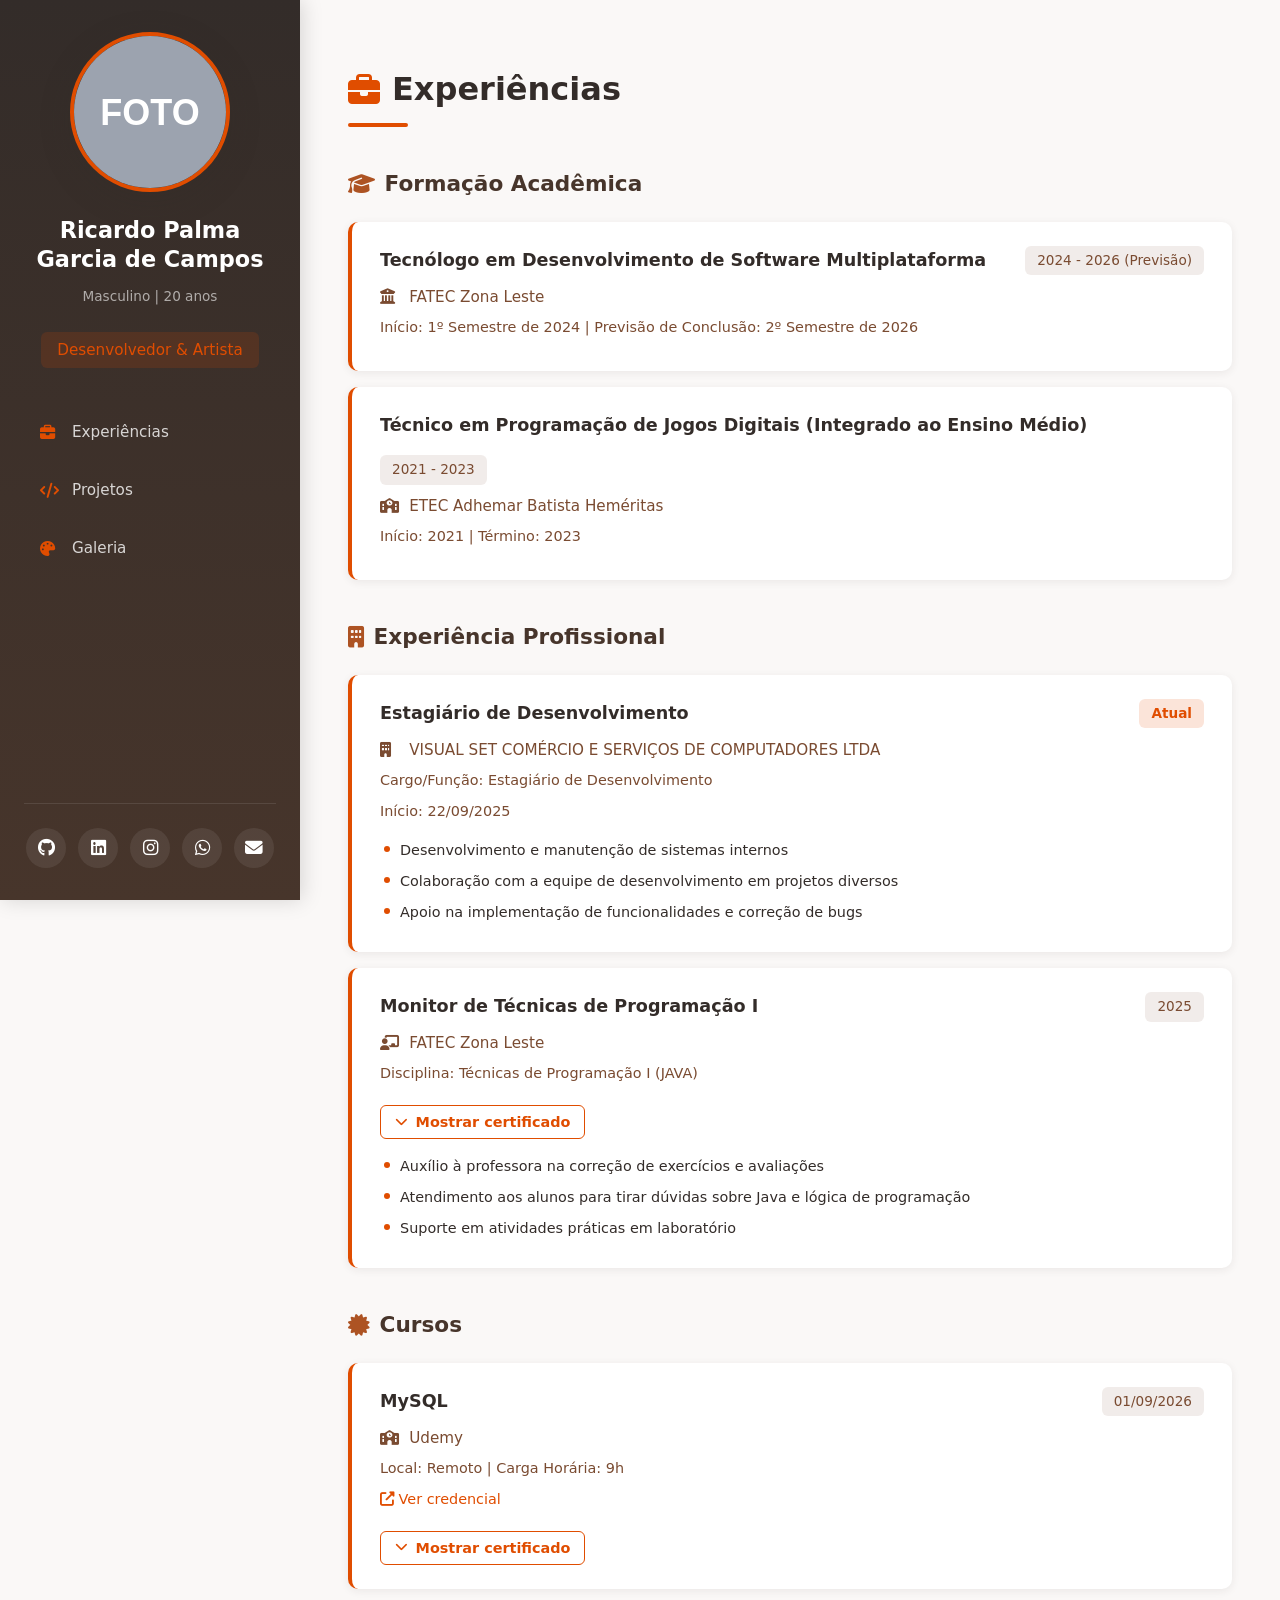
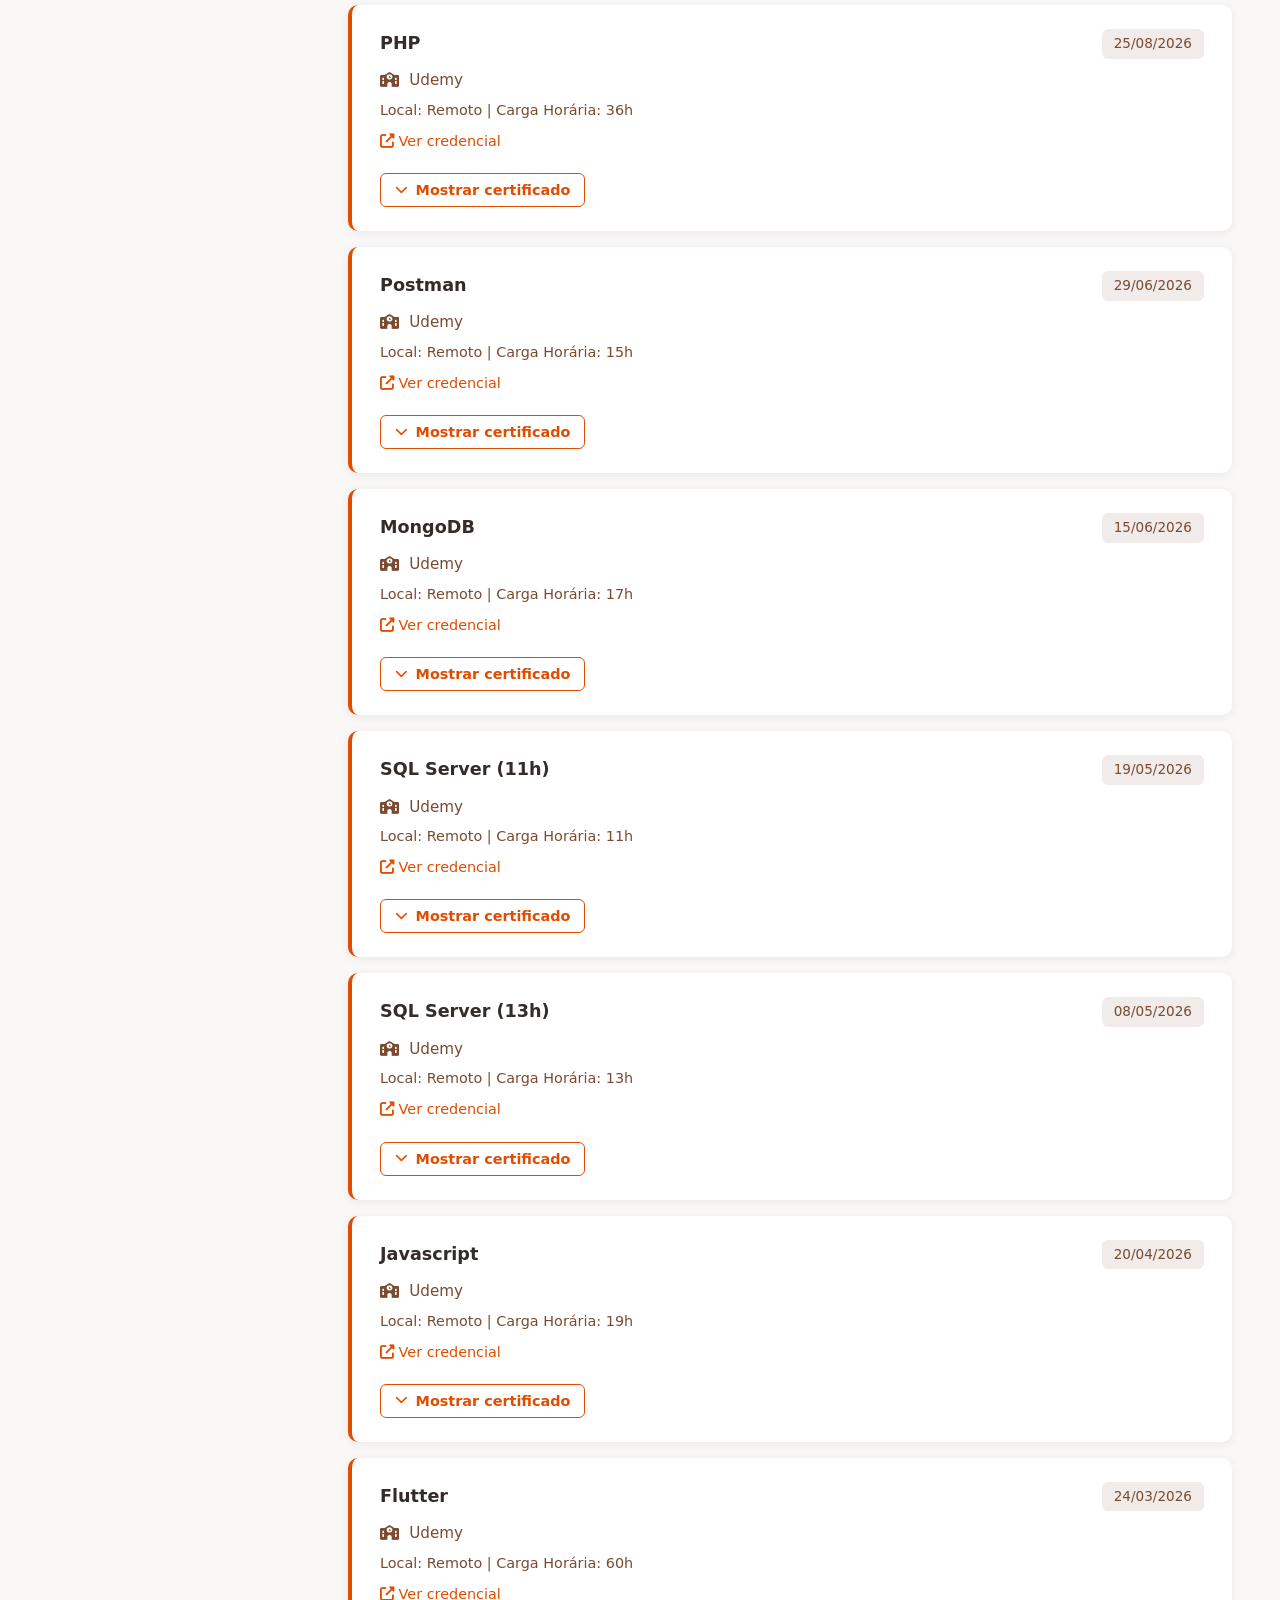
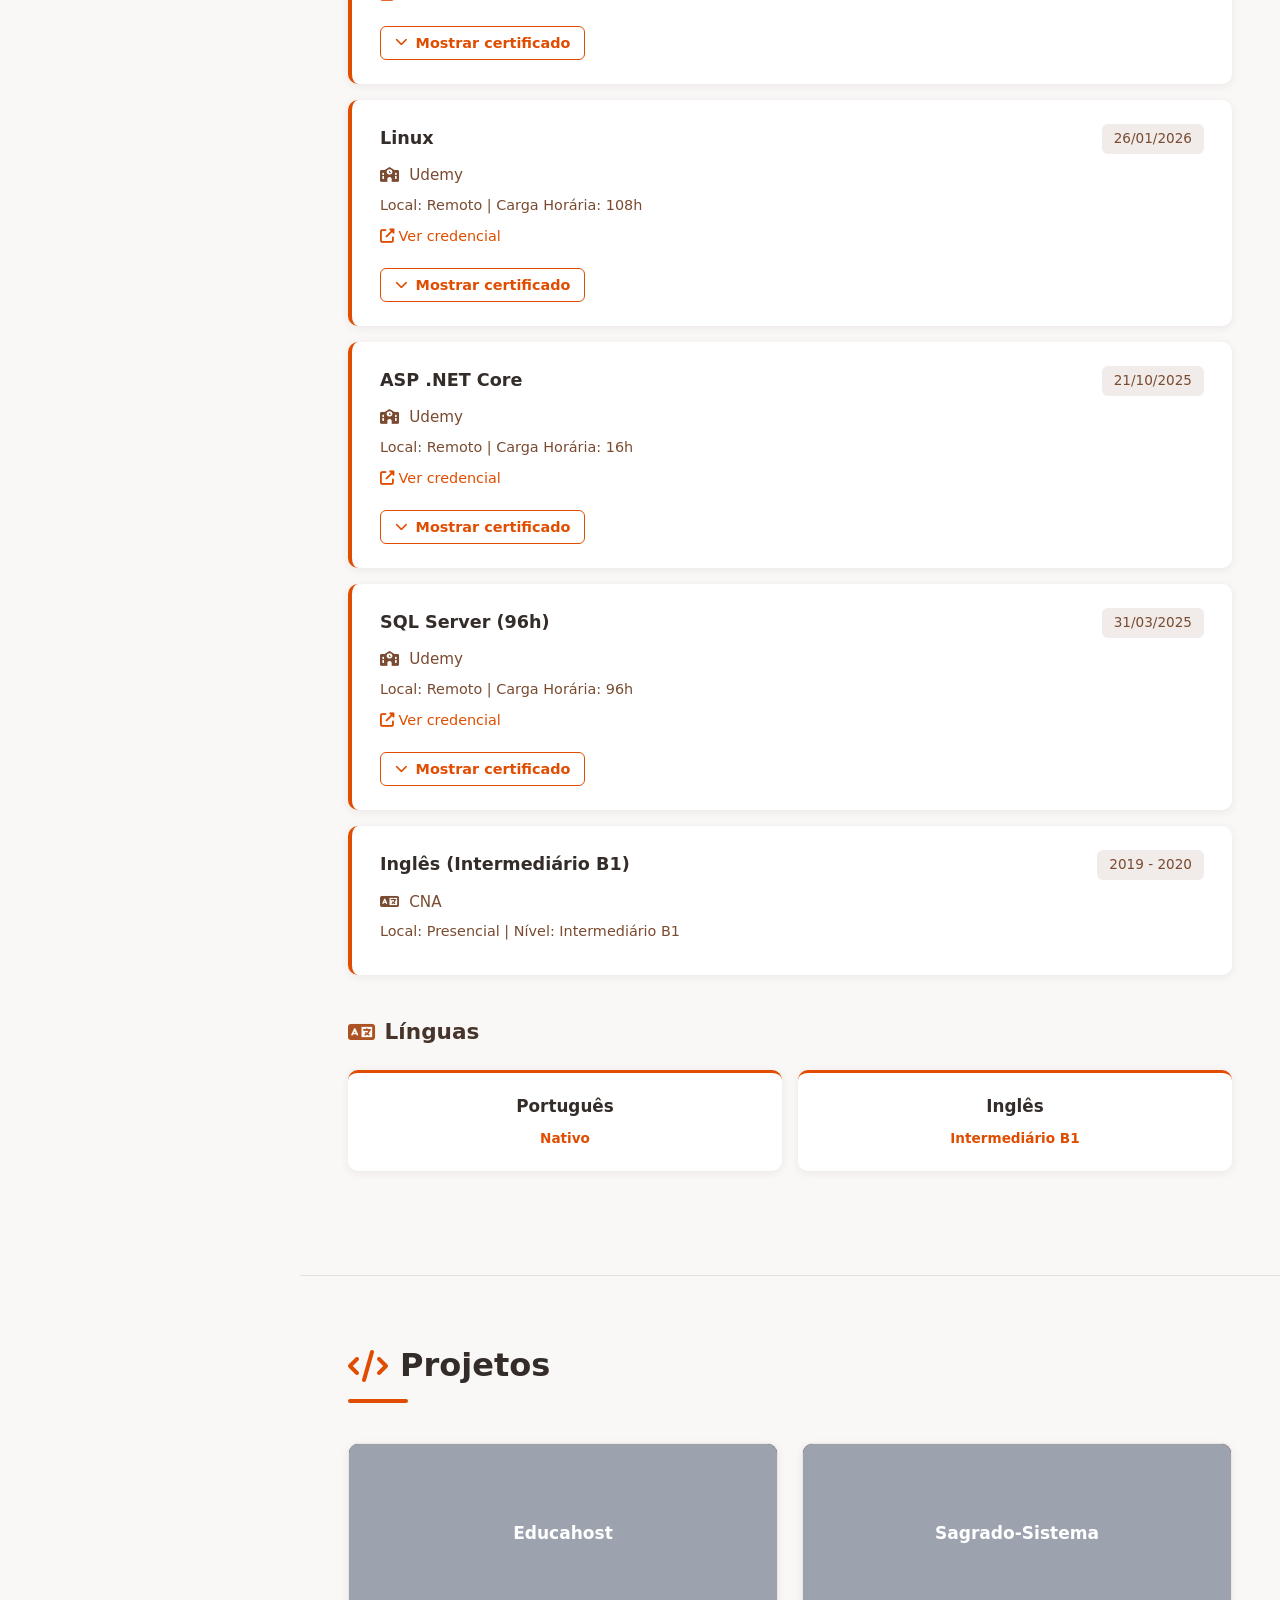
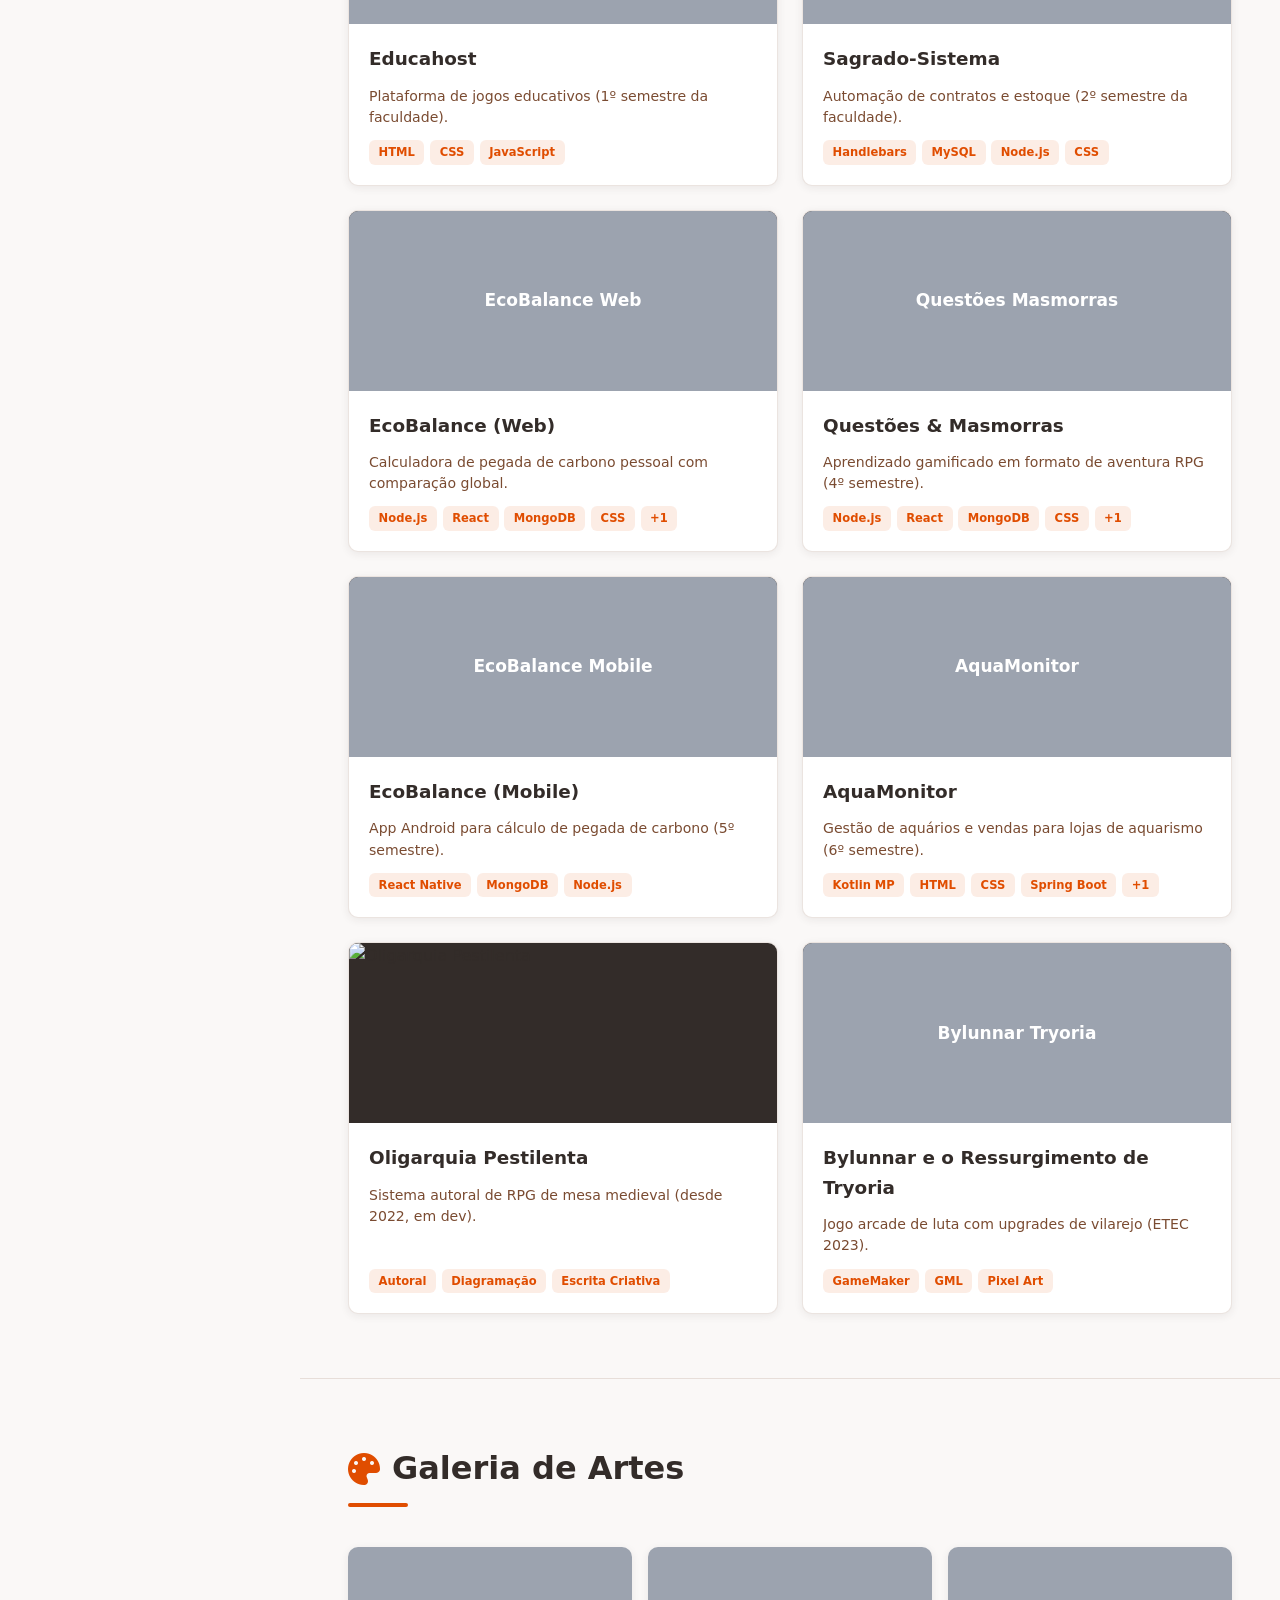
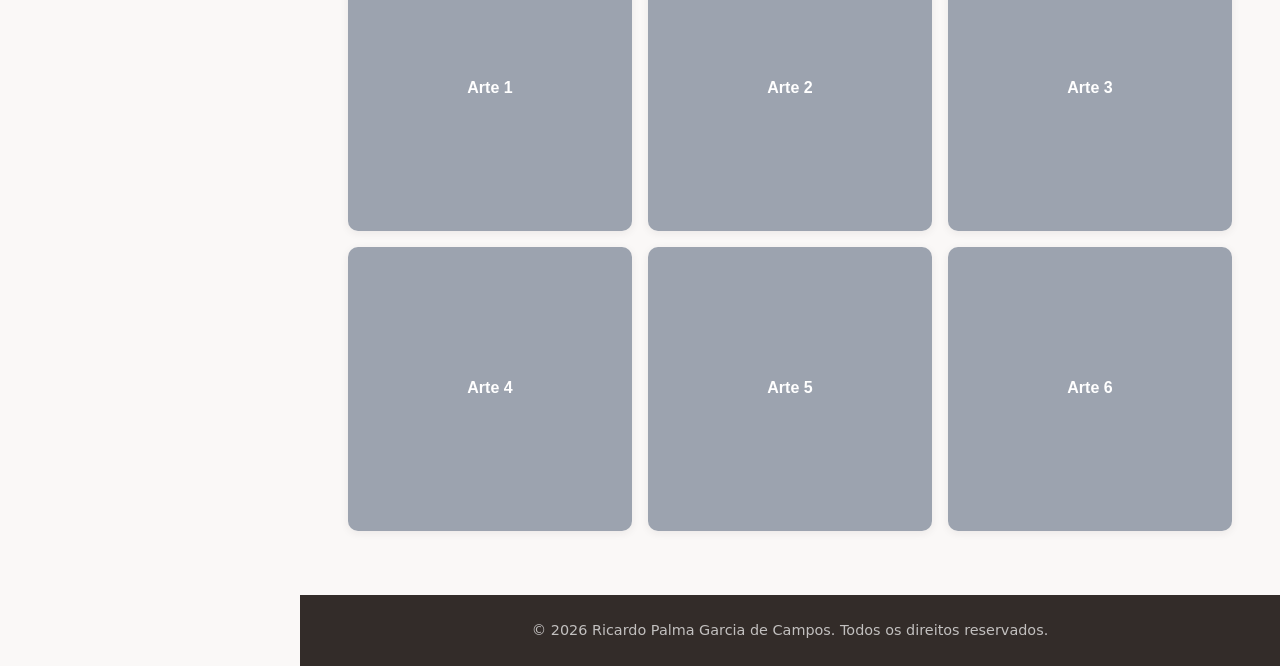
==== index.html @ f9ff5acc "Primeiro commit" ====
<!DOCTYPE html>
<html lang="pt-BR">
<head>
    <meta charset="UTF-8">
    <meta name="viewport" content="width=device-width, initial-scale=1.0">
    <title>Portfólio | Ricardo Palma Garcia de Campos</title>
    <link rel="stylesheet" href="css/style.css">
    <link rel="stylesheet" href="https://cdnjs.cloudflare.com/ajax/libs/font-awesome/6.5.1/css/all.min.css">
</head>
<body>

    <aside class="sidebar">
        <div class="sidebar-content">
            <div class="profile-photo">
                <svg width="100%" height="100%" xmlns="http://www.w3.org/2000/svg">
                    <rect width="100%" height="100%" fill="#9CA3AF"/>
                    <text x="50%" y="52%" font-family="Segoe UI, sans-serif" font-size="36" fill="#FFFFFF" text-anchor="middle" dominant-baseline="middle" font-weight="bold">FOTO</text>
                </svg>
            </div>
            <h1 class="profile-name">Ricardo Palma Garcia de Campos</h1>
            <p class="profile-gender">Masculino | 20 anos</p>
            <p class="profile-title">Desenvolvedor & Artista</p>

            <nav class="nav-menu">
                <a href="#experiencias" class="nav-link">
                    <i class="fas fa-briefcase"></i> Experiências
                </a>
                <a href="#projetos" class="nav-link">
                    <i class="fas fa-code"></i> Projetos
                </a>
                <a href="#galeria" class="nav-link">
                    <i class="fas fa-palette"></i> Galeria
                </a>
            </nav>

            <div class="social-links">
                <a href="https://github.com/littlerichard01" target="_blank" rel="noopener noreferrer" title="GitHub" class="social-link">
                    <i class="fab fa-github"></i>
                </a>
                <a href="https://www.linkedin.com/in/ricardo-palma-garcia-de-campos-07b0642b2/" target="_blank" rel="noopener noreferrer" title="LinkedIn" class="social-link">
                    <i class="fab fa-linkedin"></i>
                </a>
                <a href="https://www.instagram.com/rpgcampos/" target="_blank" rel="noopener noreferrer" title="Instagram" class="social-link">
                    <i class="fab fa-instagram"></i>
                </a>
                <a href="https://wa.me/5511993355097" target="_blank" rel="noopener noreferrer" title="WhatsApp" class="social-link">
                    <i class="fab fa-whatsapp"></i>
                </a>
                <a href="mailto:ricardopalmacampos@gmail.com" title="Email" class="social-link">
                    <i class="fas fa-envelope"></i>
                </a>
            </div>
        </div>
    </aside>

    <main class="main-content">

        <section id="experiencias" class="section">
            <h2 class="section-title">
                <i class="fas fa-briefcase"></i> Experiências
            </h2>

            <div class="subsection">
                <h3 class="subsection-title"><i class="fas fa-graduation-cap"></i> Formação Acadêmica</h3>

                <div class="card-experiencia">
                    <div class="card-header">
                        <h4>Tecnólogo em Desenvolvimento de Software Multiplataforma</h4>
                        <span class="periodo">2024 - 2026 (Previsão)</span>
                    </div>
                    <p class="instituicao"><i class="fas fa-university"></i> FATEC Zona Leste</p>
                    <p class="detalhe">Início: 1º Semestre de 2024 | Previsão de Conclusão: 2º Semestre de 2026</p>
                </div>

                <div class="card-experiencia">
                    <div class="card-header">
                        <h4>Técnico em Programação de Jogos Digitais (Integrado ao Ensino Médio)</h4>
                        <span class="periodo">2021 - 2023</span>
                    </div>
                    <p class="instituicao"><i class="fas fa-school"></i> ETEC Adhemar Batista Heméritas</p>
                    <p class="detalhe">Início: 2021 | Término: 2023</p>
                </div>
            </div>

            <div class="subsection">
                <h3 class="subsection-title"><i class="fas fa-building"></i> Experiência Profissional</h3>

                <div class="card-experiencia">
                    <div class="card-header">
                        <h4>Estagiário de Desenvolvimento</h4>
                        <span class="periodo atual">Atual</span>
                    </div>
                    <p class="instituicao"><i class="fas fa-building"></i> VISUAL SET COMÉRCIO E SERVIÇOS DE COMPUTADORES LTDA</p>
                    <p class="cargo">Cargo/Função: Estagiário de Desenvolvimento</p>
                    <p class="detalhe">Início: 22/09/2025</p>
                    <ul class="atividades">
                        <li>Desenvolvimento e manutenção de sistemas internos</li>
                        <li>Colaboração com a equipe de desenvolvimento em projetos diversos</li>
                        <li>Apoio na implementação de funcionalidades e correção de bugs</li>
                    </ul>
                </div>

                <div class="card-experiencia">
                    <div class="card-header">
                        <h4>Monitor de Técnicas de Programação I</h4>
                        <span class="periodo">2025</span>
                    </div>
                    <p class="instituicao"><i class="fas fa-chalkboard-teacher"></i> FATEC Zona Leste</p>
                    <p class="cargo">Disciplina: Técnicas de Programação I (JAVA)</p>
                    <button type="button" class="cert-toggle" data-target="cert-monitoria" aria-expanded="false">
                        <i class="fas fa-chevron-down cert-toggle-icon"></i><span>Mostrar certificado</span>
                    </button>
                    <div id="cert-monitoria" class="cert-collapse" data-collapsed="true">
                        <img src="assets/images/certificadomonitoria.jpg" alt="Certificado de Monitoria" style="width: 100%; height: auto; border-radius: 6px; display: block;">
                    </div>
                    <ul class="atividades">
                        <li>Auxílio à professora na correção de exercícios e avaliações</li>
                        <li>Atendimento aos alunos para tirar dúvidas sobre Java e lógica de programação</li>
                        <li>Suporte em atividades práticas em laboratório</li>
                    </ul>
                </div>
            </div>

            <div class="subsection">
                <h3 class="subsection-title"><i class="fas fa-certificate"></i> Cursos</h3>

                <div class="card-experiencia">
                    <div class="card-header">
                        <h4>MySQL</h4>
                        <span class="periodo">01/09/2026</span>
                    </div>
                    <p class="instituicao"><i class="fas fa-school"></i> Udemy</p>
                    <p class="detalhe">Local: Remoto | Carga Horária: 9h</p>
                    <p class="detalhe">
                        <a href="https://www.udemy.com/certificate/UC-8ef8c7ff-a500-4d04-bd81-d96efd70d5d4/" target="_blank" rel="noopener noreferrer" style="color: var(--cor-primary); font-weight: 500;">
                            <i class="fas fa-external-link-alt"></i> Ver credencial
                        </a>
                    </p>
                    <button type="button" class="cert-toggle" data-target="cert-mysql" aria-expanded="false">
                        <i class="fas fa-chevron-down cert-toggle-icon"></i><span>Mostrar certificado</span>
                    </button>
                    <div id="cert-mysql" class="cert-collapse" data-collapsed="true">
                        <img src="assets/images/certificadomysql.jpg" alt="Certificado MySQL" style="width: 100%; height: auto; border-radius: 6px; display: block;">
                    </div>
                </div>

                <div class="card-experiencia">
                    <div class="card-header">
                        <h4>PHP</h4>
                        <span class="periodo">25/08/2026</span>
                    </div>
                    <p class="instituicao"><i class="fas fa-school"></i> Udemy</p>
                    <p class="detalhe">Local: Remoto | Carga Horária: 36h</p>
                    <p class="detalhe">
                        <a href="https://www.udemy.com/certificate/UC-1bea70a4-f19a-45ae-a8fe-ff7f4f1102a7/" target="_blank" rel="noopener noreferrer" style="color: var(--cor-primary); font-weight: 500;">
                            <i class="fas fa-external-link-alt"></i> Ver credencial
                        </a>
                    </p>
                    <button type="button" class="cert-toggle" data-target="cert-php" aria-expanded="false">
                        <i class="fas fa-chevron-down cert-toggle-icon"></i><span>Mostrar certificado</span>
                    </button>
                    <div id="cert-php" class="cert-collapse" data-collapsed="true">
                        <img src="assets/images/certificadophp.jpg" alt="Certificado PHP" style="width: 100%; height: auto; border-radius: 6px; display: block;">
                    </div>
                </div>

                <div class="card-experiencia">
                    <div class="card-header">
                        <h4>Postman</h4>
                        <span class="periodo">29/06/2026</span>
                    </div>
                    <p class="instituicao"><i class="fas fa-school"></i> Udemy</p>
                    <p class="detalhe">Local: Remoto | Carga Horária: 15h</p>
                    <p class="detalhe">
                        <a href="https://www.udemy.com/certificate/UC-c0e2067b-5dd8-4d6b-a048-644ed0790128/" target="_blank" rel="noopener noreferrer" style="color: var(--cor-primary); font-weight: 500;">
                            <i class="fas fa-external-link-alt"></i> Ver credencial
                        </a>
                    </p>
                    <button type="button" class="cert-toggle" data-target="cert-postman" aria-expanded="false">
                        <i class="fas fa-chevron-down cert-toggle-icon"></i><span>Mostrar certificado</span>
                    </button>
                    <div id="cert-postman" class="cert-collapse" data-collapsed="true">
                        <img src="assets/images/certificadopostman.jpg" alt="Certificado Postman" style="width: 100%; height: auto; border-radius: 6px; display: block;">
                    </div>
                </div>

                <div class="card-experiencia">
                    <div class="card-header">
                        <h4>MongoDB</h4>
                        <span class="periodo">15/06/2026</span>
                    </div>
                    <p class="instituicao"><i class="fas fa-school"></i> Udemy</p>
                    <p class="detalhe">Local: Remoto | Carga Horária: 17h</p>
                    <p class="detalhe">
                        <a href="https://www.udemy.com/certificate/UC-0407f317-d0f9-4bab-9bea-5f89e101df22/" target="_blank" rel="noopener noreferrer" style="color: var(--cor-primary); font-weight: 500;">
                            <i class="fas fa-external-link-alt"></i> Ver credencial
                        </a>
                    </p>
                    <button type="button" class="cert-toggle" data-target="cert-mongo" aria-expanded="false">
                        <i class="fas fa-chevron-down cert-toggle-icon"></i><span>Mostrar certificado</span>
                    </button>
                    <div id="cert-mongo" class="cert-collapse" data-collapsed="true">
                        <img src="assets/images/certificadomongo.jpg" alt="Certificado MongoDB" style="width: 100%; height: auto; border-radius: 6px; display: block;">
                    </div>
                </div>

                <div class="card-experiencia">
                    <div class="card-header">
                        <h4>SQL Server (11h)</h4>
                        <span class="periodo">19/05/2026</span>
                    </div>
                    <p class="instituicao"><i class="fas fa-school"></i> Udemy</p>
                    <p class="detalhe">Local: Remoto | Carga Horária: 11h</p>
                    <p class="detalhe">
                        <a href="https://www.udemy.com/certificate/UC-d5178873-1d3c-4caa-9b2c-e81af97a1961/" target="_blank" rel="noopener noreferrer" style="color: var(--cor-primary); font-weight: 500;">
                            <i class="fas fa-external-link-alt"></i> Ver credencial
                        </a>
                    </p>
                    <button type="button" class="cert-toggle" data-target="cert-sql11" aria-expanded="false">
                        <i class="fas fa-chevron-down cert-toggle-icon"></i><span>Mostrar certificado</span>
                    </button>
                    <div id="cert-sql11" class="cert-collapse" data-collapsed="true">
                        <img src="assets/images/certificadosqlserver2.jpg" alt="Certificado SQL Server 11h" style="width: 100%; height: auto; border-radius: 6px; display: block;">
                    </div>
                </div>

                <div class="card-experiencia">
                    <div class="card-header">
                        <h4>SQL Server (13h)</h4>
                        <span class="periodo">08/05/2026</span>
                    </div>
                    <p class="instituicao"><i class="fas fa-school"></i> Udemy</p>
                    <p class="detalhe">Local: Remoto | Carga Horária: 13h</p>
                    <p class="detalhe">
                        <a href="https://www.udemy.com/certificate/UC-3f1380b6-c656-4dbf-804a-cd12392b8e46/" target="_blank" rel="noopener noreferrer" style="color: var(--cor-primary); font-weight: 500;">
                            <i class="fas fa-external-link-alt"></i> Ver credencial
                        </a>
                    </p>
                    <button type="button" class="cert-toggle" data-target="cert-sql13" aria-expanded="false">
                        <i class="fas fa-chevron-down cert-toggle-icon"></i><span>Mostrar certificado</span>
                    </button>
                    <div id="cert-sql13" class="cert-collapse" data-collapsed="true">
                        <img src="assets/images/certificadosqlserver3.jpg" alt="Certificado SQL Server 13h" style="width: 100%; height: auto; border-radius: 6px; display: block;">
                    </div>
                </div>

                <div class="card-experiencia">
                    <div class="card-header">
                        <h4>Javascript</h4>
                        <span class="periodo">20/04/2026</span>
                    </div>
                    <p class="instituicao"><i class="fas fa-school"></i> Udemy</p>
                    <p class="detalhe">Local: Remoto | Carga Horária: 19h</p>
                    <p class="detalhe">
                        <a href="https://www.udemy.com/certificate/UC-af9b75bd-47ba-4c0e-a6ca-021b4b23f107/" target="_blank" rel="noopener noreferrer" style="color: var(--cor-primary); font-weight: 500;">
                            <i class="fas fa-external-link-alt"></i> Ver credencial
                        </a>
                    </p>
                    <button type="button" class="cert-toggle" data-target="cert-js" aria-expanded="false">
                        <i class="fas fa-chevron-down cert-toggle-icon"></i><span>Mostrar certificado</span>
                    </button>
                    <div id="cert-js" class="cert-collapse" data-collapsed="true">
                        <img src="assets/images/certificadojavascript.jpg" alt="Certificado Javascript" style="width: 100%; height: auto; border-radius: 6px; display: block;">
                    </div>
                </div>

                <div class="card-experiencia">
                    <div class="card-header">
                        <h4>Flutter</h4>
                        <span class="periodo">24/03/2026</span>
                    </div>
                    <p class="instituicao"><i class="fas fa-school"></i> Udemy</p>
                    <p class="detalhe">Local: Remoto | Carga Horária: 60h</p>
                    <p class="detalhe">
                        <a href="https://www.udemy.com/certificate/UC-799501c5-0610-4798-978c-00297c749243/" target="_blank" rel="noopener noreferrer" style="color: var(--cor-primary); font-weight: 500;">
                            <i class="fas fa-external-link-alt"></i> Ver credencial
                        </a>
                    </p>
                    <button type="button" class="cert-toggle" data-target="cert-flutter" aria-expanded="false">
                        <i class="fas fa-chevron-down cert-toggle-icon"></i><span>Mostrar certificado</span>
                    </button>
                    <div id="cert-flutter" class="cert-collapse" data-collapsed="true">
                        <img src="assets/images/certificadoflutter.jpg" alt="Certificado Flutter" style="width: 100%; height: auto; border-radius: 6px; display: block;">
                    </div>
                </div>

                <div class="card-experiencia">
                    <div class="card-header">
                        <h4>Linux</h4>
                        <span class="periodo">26/01/2026</span>
                    </div>
                    <p class="instituicao"><i class="fas fa-school"></i> Udemy</p>
                    <p class="detalhe">Local: Remoto | Carga Horária: 108h</p>
                    <p class="detalhe">
                        <a href="https://www.udemy.com/certificate/UC-f5b120d4-3c07-4780-b4c8-7e15c9bf88bb/" target="_blank" rel="noopener noreferrer" style="color: var(--cor-primary); font-weight: 500;">
                            <i class="fas fa-external-link-alt"></i> Ver credencial
                        </a>
                    </p>
                    <button type="button" class="cert-toggle" data-target="cert-linux" aria-expanded="false">
                        <i class="fas fa-chevron-down cert-toggle-icon"></i><span>Mostrar certificado</span>
                    </button>
                    <div id="cert-linux" class="cert-collapse" data-collapsed="true">
                        <img src="assets/images/certificadolinux.jpg" alt="Certificado Linux" style="width: 100%; height: auto; border-radius: 6px; display: block;">
                    </div>
                </div>

                <div class="card-experiencia">
                    <div class="card-header">
                        <h4>ASP .NET Core</h4>
                        <span class="periodo">21/10/2025</span>
                    </div>
                    <p class="instituicao"><i class="fas fa-school"></i> Udemy</p>
                    <p class="detalhe">Local: Remoto | Carga Horária: 16h</p>
                    <p class="detalhe">
                        <a href="https://www.udemy.com/certificate/UC-99bfdf16-3551-4d92-8312-8027808cb0cb/" target="_blank" rel="noopener noreferrer" style="color: var(--cor-primary); font-weight: 500;">
                            <i class="fas fa-external-link-alt"></i> Ver credencial
                        </a>
                    </p>
                    <button type="button" class="cert-toggle" data-target="cert-aspnet" aria-expanded="false">
                        <i class="fas fa-chevron-down cert-toggle-icon"></i><span>Mostrar certificado</span>
                    </button>
                    <div id="cert-aspnet" class="cert-collapse" data-collapsed="true">
                        <img src="assets/images/certificadoaspnet.jpg" alt="Certificado ASP .NET Core" style="width: 100%; height: auto; border-radius: 6px; display: block;">
                    </div>
                </div>

                <div class="card-experiencia">
                    <div class="card-header">
                        <h4>SQL Server (96h)</h4>
                        <span class="periodo">31/03/2025</span>
                    </div>
                    <p class="instituicao"><i class="fas fa-school"></i> Udemy</p>
                    <p class="detalhe">Local: Remoto | Carga Horária: 96h</p>
                    <p class="detalhe">
                        <a href="https://www.udemy.com/certificate/UC-09f1bb9d-1d2b-4097-a81d-e89d7dffff09/" target="_blank" rel="noopener noreferrer" style="color: var(--cor-primary); font-weight: 500;">
                            <i class="fas fa-external-link-alt"></i> Ver credencial
                        </a>
                    </p>
                    <button type="button" class="cert-toggle" data-target="cert-sql96" aria-expanded="false">
                        <i class="fas fa-chevron-down cert-toggle-icon"></i><span>Mostrar certificado</span>
                    </button>
                    <div id="cert-sql96" class="cert-collapse" data-collapsed="true">
                        <img src="assets/images/certificadosqlserver.jpg" alt="Certificado SQL Server 96h" style="width: 100%; height: auto; border-radius: 6px; display: block;">
                    </div>
                </div>

                <div class="card-experiencia">
                    <div class="card-header">
                        <h4>Inglês (Intermediário B1)</h4>
                        <span class="periodo">2019 - 2020</span>
                    </div>
                    <p class="instituicao"><i class="fas fa-language"></i> CNA</p>
                    <p class="detalhe">Local: Presencial | Nível: Intermediário B1</p>
                </div>
            </div>

            <div class="subsection">
                <h3 class="subsection-title"><i class="fas fa-language"></i> Línguas</h3>
                <div class="linguas-grid">
                    <div class="card-lingua">
                        <h4>Português</h4>
                        <span class="nivel">Nativo</span>
                    </div>
                    <div class="card-lingua">
                        <h4>Inglês</h4>
                        <span class="nivel">Intermediário B1</span>
                    </div>
                </div>
            </div>
        </section>

        <section id="projetos" class="section">
            <h2 class="section-title">
                <i class="fas fa-code"></i> Projetos
            </h2>
            <div class="projetos-grid" id="projetosGrid">
            </div>
        </section>

        <section id="galeria" class="section">
            <h2 class="section-title">
                <i class="fas fa-palette"></i> Galeria de Artes
            </h2>
            <div class="galeria-grid">
                <div class="galeria-item">
                    <svg width="100%" height="100%" xmlns="http://www.w3.org/2000/svg">
                        <rect width="100%" height="100%" fill="#9CA3AF"/>
                        <text x="50%" y="50%" font-family="Segoe UI, sans-serif" font-size="16" fill="#FFFFFF" text-anchor="middle" dominant-baseline="middle" font-weight="bold">Arte 1</text>
                    </svg>
                </div>
                <div class="galeria-item">
                    <svg width="100%" height="100%" xmlns="http://www.w3.org/2000/svg">
                        <rect width="100%" height="100%" fill="#9CA3AF"/>
                        <text x="50%" y="50%" font-family="Segoe UI, sans-serif" font-size="16" fill="#FFFFFF" text-anchor="middle" dominant-baseline="middle" font-weight="bold">Arte 2</text>
                    </svg>
                </div>
                <div class="galeria-item">
                    <svg width="100%" height="100%" xmlns="http://www.w3.org/2000/svg">
                        <rect width="100%" height="100%" fill="#9CA3AF"/>
                        <text x="50%" y="50%" font-family="Segoe UI, sans-serif" font-size="16" fill="#FFFFFF" text-anchor="middle" dominant-baseline="middle" font-weight="bold">Arte 3</text>
                    </svg>
                </div>
                <div class="galeria-item">
                    <svg width="100%" height="100%" xmlns="http://www.w3.org/2000/svg">
                        <rect width="100%" height="100%" fill="#9CA3AF"/>
                        <text x="50%" y="50%" font-family="Segoe UI, sans-serif" font-size="16" fill="#FFFFFF" text-anchor="middle" dominant-baseline="middle" font-weight="bold">Arte 4</text>
                    </svg>
                </div>
                <div class="galeria-item">
                    <svg width="100%" height="100%" xmlns="http://www.w3.org/2000/svg">
                        <rect width="100%" height="100%" fill="#9CA3AF"/>
                        <text x="50%" y="50%" font-family="Segoe UI, sans-serif" font-size="16" fill="#FFFFFF" text-anchor="middle" dominant-baseline="middle" font-weight="bold">Arte 5</text>
                    </svg>
                </div>
                <div class="galeria-item">
                    <svg width="100%" height="100%" xmlns="http://www.w3.org/2000/svg">
                        <rect width="100%" height="100%" fill="#9CA3AF"/>
                        <text x="50%" y="50%" font-family="Segoe UI, sans-serif" font-size="16" fill="#FFFFFF" text-anchor="middle" dominant-baseline="middle" font-weight="bold">Arte 6</text>
                    </svg>
                </div>
            </div>
        </section>

        <footer class="footer">
            <p>&copy; 2026 Ricardo Palma Garcia de Campos. Todos os direitos reservados.</p>
        </footer>
    </main>

    <div class="modal" id="projetoModal">
        <div class="modal-overlay" data-close-modal></div>
        <div class="modal-content">
            <button class="modal-close" data-close-modal>
                <i class="fas fa-times"></i>
            </button>
            <div id="modalBody">
            </div>
        </div>
    </div>

    <div class="modal galeria-modal" id="galeriaModal">
        <div class="modal-overlay" data-close-modal></div>
        <div class="galeria-modal-content">
            <button class="modal-close" data-close-modal>
                <i class="fas fa-times"></i>
            </button>
            <img id="galeriaModalImg" src="" alt="Imagem ampliada da galeria">
        </div>
    </div>

    <script src="js/script.js"></script>
</body>
</html>
---- css/style.css ----
/* ========================================================
   Portfólio - Estilo Principal
   Paleta: #E04D00 | #AD5323 | #7A4B31 | #47352B | #332C29 | #FFFFFF
   ======================================================== */

/* #region Reset e Variáveis */
:root {
    --cor-primary: #E04D00;
    --cor-secondary: #AD5323;
    --cor-tertiary: #7A4B31;
    --cor-quaternary: #47352B;
    --cor-dark: #332C29;
    --cor-light: #FFFFFF;
    --cor-bg: #FAF8F7;
    --cor-card: #FFFFFF;
    --cor-border: rgba(122, 75, 49, 0.15);
    --cor-text: #332C29;
    --cor-text-light: #7A4B31;
    --shadow-sm: 0 2px 8px rgba(51, 44, 41, 0.08);
    --shadow-md: 0 4px 16px rgba(51, 44, 41, 0.12);
    --shadow-lg: 0 8px 32px rgba(51, 44, 41, 0.18);
    --radius-sm: 6px;
    --radius-md: 10px;
    --radius-lg: 16px;
    --radius-full: 50%;
    --transition: all 0.3s cubic-bezier(0.4, 0, 0.2, 1);
    --sidebar-width: 300px;
}

* {
    margin: 0;
    padding: 0;
    box-sizing: border-box;
}

html {
    scroll-behavior: smooth;
}

body {
    font-family: 'Segoe UI', system-ui, -apple-system, sans-serif;
    background-color: var(--cor-bg);
    color: var(--cor-text);
    line-height: 1.6;
    display: flex;
    min-height: 100vh;
}

a {
    text-decoration: none;
    color: inherit;
}

img {
    max-width: 100%;
    display: block;
}

ul {
    list-style: none;
}
/* #endregion */

/* #region Sidebar */
.sidebar {
    width: var(--sidebar-width);
    min-height: 100vh;
    position: fixed;
    top: 0;
    left: 0;
    background: linear-gradient(180deg, var(--cor-dark) 0%, var(--cor-quaternary) 100%);
    color: var(--cor-light);
    padding: 2rem 1.5rem;
    display: flex;
    flex-direction: column;
    overflow-y: auto;
    z-index: 100;
    box-shadow: 2px 0 20px rgba(0, 0, 0, 0.15);
}

.sidebar-content {
    display: flex;
    flex-direction: column;
    align-items: center;
    text-align: center;
    gap: 1.5rem;
    flex: 1;
}

.profile-photo {
    width: 160px;
    height: 160px;
    border-radius: var(--radius-full);
    overflow: hidden;
    border: 4px solid var(--cor-primary);
    box-shadow: var(--shadow-lg);
    flex-shrink: 0;
}

.profile-photo img {
    width: 100%;
    height: 100%;
    object-fit: cover;
}

.profile-name {
    font-size: 1.4rem;
    font-weight: 700;
    color: var(--cor-light);
    line-height: 1.3;
}

.profile-gender {
    font-size: 0.85rem;
    color: rgba(255, 255, 255, 0.6);
    margin-top: -0.75rem;
}

.profile-title {
    font-size: 0.95rem;
    color: var(--cor-primary);
    font-weight: 500;
    padding: 0.35rem 1rem;
    background: rgba(224, 77, 0, 0.15);
    border-radius: var(--radius-sm);
}

.nav-menu {
    display: flex;
    flex-direction: column;
    gap: 0.5rem;
    width: 100%;
    margin-top: 1rem;
}

.nav-link {
    display: flex;
    align-items: center;
    gap: 0.75rem;
    padding: 0.8rem 1rem;
    border-radius: var(--radius-sm);
    color: rgba(255, 255, 255, 0.8);
    font-size: 0.95rem;
    font-weight: 500;
    transition: var(--transition);
    text-align: left;
}

.nav-link:hover {
    background: rgba(224, 77, 0, 0.2);
    color: var(--cor-light);
    transform: translateX(4px);
}

.nav-link i {
    width: 20px;
    color: var(--cor-primary);
}

.social-links {
    display: flex;
    gap: 0.75rem;
    flex-wrap: wrap;
    justify-content: center;
    margin-top: auto;
    padding-top: 1.5rem;
    border-top: 1px solid rgba(255, 255, 255, 0.1);
    width: 100%;
}

.social-link {
    width: 40px;
    height: 40px;
    border-radius: var(--radius-full);
    background: rgba(255, 255, 255, 0.08);
    display: flex;
    align-items: center;
    justify-content: center;
    color: var(--cor-light);
    font-size: 1.1rem;
    transition: var(--transition);
    border: 1px solid transparent;
}

.social-link:hover {
    background: var(--cor-primary);
    transform: translateY(-3px);
    border-color: var(--cor-primary);
    box-shadow: 0 4px 12px rgba(224, 77, 0, 0.4);
}
/* #endregion */

/* #region Main Content */
.main-content {
    margin-left: var(--sidebar-width);
    flex: 1;
    min-height: 100vh;
}

.section {
    padding: 4rem 3rem;
    max-width: 1200px;
    margin: 0 auto;
}

.section + .section {
    border-top: 1px solid var(--cor-border);
}

.section-title {
    font-size: 2rem;
    font-weight: 700;
    color: var(--cor-dark);
    margin-bottom: 2.5rem;
    display: flex;
    align-items: center;
    gap: 0.75rem;
    position: relative;
    padding-bottom: 0.75rem;
}

.section-title::after {
    content: '';
    position: absolute;
    bottom: 0;
    left: 0;
    width: 60px;
    height: 4px;
    background: var(--cor-primary);
    border-radius: 2px;
}

.section-title i {
    color: var(--cor-primary);
}

.subsection {
    margin-bottom: 2.5rem;
}

.subsection-title {
    font-size: 1.35rem;
    font-weight: 600;
    color: var(--cor-quaternary);
    margin-bottom: 1.25rem;
    display: flex;
    align-items: center;
    gap: 0.6rem;
}

.subsection-title i {
    color: var(--cor-secondary);
}
/* #endregion */

/* #region Cards de Experiência */
.card-experiencia {
    background: var(--cor-card);
    border-radius: var(--radius-md);
    padding: 1.5rem 1.75rem;
    box-shadow: var(--shadow-sm);
    margin-bottom: 1rem;
    border-left: 4px solid var(--cor-primary);
    transition: var(--transition);
}

.card-experiencia:hover {
    box-shadow: var(--shadow-md);
    transform: translateX(4px);
}

.card-header {
    display: flex;
    justify-content: space-between;
    align-items: flex-start;
    gap: 1rem;
    margin-bottom: 0.6rem;
    flex-wrap: wrap;
}

.card-header h4 {
    font-size: 1.1rem;
    font-weight: 600;
    color: var(--cor-dark);
}

.periodo {
    font-size: 0.85rem;
    color: var(--cor-text-light);
    background: rgba(122, 75, 49, 0.1);
    padding: 0.25rem 0.75rem;
    border-radius: var(--radius-sm);
    font-weight: 500;
    white-space: nowrap;
}

.periodo.atual {
    background: rgba(224, 77, 0, 0.15);
    color: var(--cor-primary);
    font-weight: 600;
}

.instituicao {
    color: var(--cor-tertiary);
    font-weight: 500;
    margin-bottom: 0.4rem;
    font-size: 0.95rem;
}

.instituicao i {
    width: 18px;
    margin-right: 0.4rem;
}

.cargo, .detalhe {
    font-size: 0.9rem;
    color: var(--cor-text-light);
    margin-bottom: 0.5rem;
}

.atividades {
    margin-top: 0.75rem;
    padding-left: 1.25rem;
}

.atividades li {
    position: relative;
    padding: 0.25rem 0;
    font-size: 0.9rem;
    color: var(--cor-text);
}

.atividades li::before {
    content: '';
    position: absolute;
    left: -1rem;
    top: 0.7rem;
    width: 6px;
    height: 6px;
    border-radius: var(--radius-full);
    background: var(--cor-primary);
}

.linguas-grid {
    display: grid;
    grid-template-columns: repeat(auto-fit, minmax(150px, 1fr));
    gap: 1rem;
}

.card-lingua {
    background: var(--cor-card);
    border-radius: var(--radius-md);
    padding: 1.25rem;
    text-align: center;
    box-shadow: var(--shadow-sm);
    transition: var(--transition);
    border-top: 3px solid var(--cor-primary);
}

.card-lingua:hover {
    transform: translateY(-4px);
    box-shadow: var(--shadow-md);
}

.card-lingua h4 {
    font-size: 1.05rem;
    color: var(--cor-dark);
    margin-bottom: 0.35rem;
}

.card-lingua .nivel {
    font-size: 0.85rem;
    color: var(--cor-primary);
    font-weight: 600;
}
/* #endregion */

/* #region Projetos */
.projetos-grid {
    display: grid;
    grid-template-columns: repeat(auto-fill, minmax(280px, 1fr));
    gap: 1.5rem;
}

.projeto-card {
    background: var(--cor-card);
    border-radius: var(--radius-md);
    overflow: hidden;
    box-shadow: var(--shadow-sm);
    cursor: pointer;
    transition: var(--transition);
    display: flex;
    flex-direction: column;
    border: 1px solid var(--cor-border);
}

.projeto-card:hover {
    transform: translateY(-6px);
    box-shadow: var(--shadow-lg);
    border-color: var(--cor-primary);
}

.projeto-imagem {
    width: 100%;
    height: 180px;
    overflow: hidden;
    position: relative;
    background: var(--cor-dark);
}

.projeto-imagem img {
    width: 100%;
    height: 100%;
    object-fit: cover;
    transition: transform 0.4s ease;
}

.projeto-card:hover .projeto-imagem img {
    transform: scale(1.08);
}

.projeto-overlay {
    position: absolute;
    inset: 0;
    background: linear-gradient(to top, rgba(51, 44, 41, 0.85), transparent 60%);
    display: flex;
    align-items: flex-end;
    padding: 1rem;
    opacity: 0;
    transition: var(--transition);
}

.projeto-card:hover .projeto-overlay {
    opacity: 1;
}

.projeto-overlay span {
    color: var(--cor-light);
    font-size: 0.9rem;
    font-weight: 500;
    display: flex;
    align-items: center;
    gap: 0.4rem;
}

.projeto-info {
    padding: 1.25rem;
    display: flex;
    flex-direction: column;
    gap: 0.75rem;
    flex: 1;
}

.projeto-info h3 {
    font-size: 1.15rem;
    font-weight: 600;
    color: var(--cor-dark);
}

.projeto-info p {
    font-size: 0.88rem;
    color: var(--cor-text-light);
    line-height: 1.5;
    flex: 1;
    display: -webkit-box;
    -webkit-line-clamp: 3;
    -webkit-box-orient: vertical;
    overflow: hidden;
}

.projeto-tech {
    display: flex;
    flex-wrap: wrap;
    gap: 0.35rem;
    margin-top: auto;
}

.tech-tag {
    font-size: 0.72rem;
    padding: 0.2rem 0.6rem;
    border-radius: var(--radius-sm);
    background: rgba(224, 77, 0, 0.1);
    color: var(--cor-primary);
    font-weight: 600;
}
/* #endregion */

/* #region Galeria */
.galeria-grid {
    display: grid;
    grid-template-columns: repeat(auto-fill, minmax(240px, 1fr));
    gap: 1rem;
}

.galeria-item {
    aspect-ratio: 1;
    border-radius: var(--radius-md);
    overflow: hidden;
    cursor: pointer;
    box-shadow: var(--shadow-sm);
    transition: var(--transition);
}

.galeria-item:hover {
    transform: scale(1.03);
    box-shadow: var(--shadow-lg);
}

.galeria-item img {
    width: 100%;
    height: 100%;
    object-fit: cover;
    transition: transform 0.4s ease;
}

.galeria-item:hover img {
    transform: scale(1.1);
}
/* #endregion */

/* #region Toggle Certificados */
.cert-toggle {
    display: inline-flex;
    align-items: center;
    gap: 0.5rem;
    margin-top: 0.75rem;
    padding: 0.5rem 0.85rem;
    background: transparent;
    color: var(--cor-primary);
    border: 1px solid var(--cor-primary);
    border-radius: var(--radius-sm);
    font-size: 0.9rem;
    font-weight: 600;
    font-family: inherit;
    cursor: pointer;
    transition: all 0.25s ease;
    user-select: none;
}

.cert-toggle:hover,
.cert-toggle:focus-visible {
    background: var(--cor-primary);
    color: var(--cor-light);
    outline: none;
    box-shadow: 0 4px 12px rgba(224, 77, 0, 0.25);
}

.cert-toggle-icon {
    transition: transform 0.3s ease;
    font-size: 0.8rem;
}

.cert-toggle[aria-expanded="true"] .cert-toggle-icon {
    transform: rotate(180deg);
}

.cert-collapse {
    overflow: hidden;
    max-height: 0;
    transition: max-height 0.4s cubic-bezier(0.4, 0, 0.2, 1),
                margin-top 0.4s cubic-bezier(0.4, 0, 0.2, 1),
                opacity 0.3s ease;
    opacity: 0;
}

.cert-collapse[data-collapsed="false"] {
    max-height: 2000px;
    margin-top: 0.75rem;
    opacity: 1;
}
/* #endregion */

/* #region Modal */
.modal {
    position: fixed;
    inset: 0;
    z-index: 1000;
    display: none;
    align-items: center;
    justify-content: center;
    padding: 1rem;
}

.modal.active {
    display: flex;
    animation: modalFadeIn 0.3s ease;
}

@keyframes modalFadeIn {
    from { opacity: 0; }
    to { opacity: 1; }
}

.modal-overlay {
    position: absolute;
    inset: 0;
    background: rgba(51, 44, 41, 0.75);
    backdrop-filter: blur(4px);
}

.modal-content {
    position: relative;
    background: var(--cor-light);
    border-radius: var(--radius-lg);
    max-width: 800px;
    width: 100%;
    max-height: 90vh;
    overflow-y: auto;
    box-shadow: var(--shadow-lg);
    animation: modalSlideUp 0.35s cubic-bezier(0.4, 0, 0.2, 1);
}

@keyframes modalSlideUp {
    from {
        opacity: 0;
        transform: translateY(30px);
    }
    to {
        opacity: 1;
        transform: translateY(0);
    }
}

.modal-close {
    position: absolute;
    top: 1rem;
    right: 1rem;
    width: 36px;
    height: 36px;
    border-radius: var(--radius-full);
    border: none;
    background: var(--cor-dark);
    color: var(--cor-light);
    cursor: pointer;
    display: flex;
    align-items: center;
    justify-content: center;
    font-size: 1rem;
    z-index: 10;
    transition: var(--transition);
}

.modal-close:hover {
    background: var(--cor-primary);
    transform: rotate(90deg);
}

.modal-body-header {
    position: relative;
    height: 280px;
    overflow: hidden;
    border-radius: var(--radius-lg) var(--radius-lg) 0 0;
}

.modal-body-header img {
    width: 100%;
    height: 100%;
    object-fit: cover;
}

.modal-body-header::after {
    content: '';
    position: absolute;
    inset: 0;
    background: linear-gradient(to top, var(--cor-dark) 0%, transparent 60%);
}

.modal-body-info {
    padding: 0 2rem 2rem;
    margin-top: -3rem;
    position: relative;
    z-index: 2;
}

.modal-body-info h2 {
    font-size: 1.8rem;
    font-weight: 700;
    color: var(--cor-light);
    margin-bottom: 1rem;
    line-height: 1.2;
}

.modal-tech-tags {
    display: flex;
    flex-wrap: wrap;
    gap: 0.4rem;
    margin-bottom: 1.5rem;
}

.modal-tech-tags .tech-tag {
    font-size: 0.8rem;
    padding: 0.3rem 0.8rem;
    background: var(--cor-primary);
    color: var(--cor-light);
}

.modal-section {
    margin-bottom: 1.5rem;
}

.modal-section h3 {
    font-size: 1.05rem;
    font-weight: 600;
    color: var(--cor-dark);
    margin-bottom: 0.6rem;
    display: flex;
    align-items: center;
    gap: 0.5rem;
}

.modal-section h3 i {
    color: var(--cor-primary);
}

.modal-section p {
    font-size: 0.95rem;
    color: var(--cor-text);
    line-height: 1.7;
}

.modal-section ul {
    padding-left: 1.25rem;
}

.modal-section ul li {
    position: relative;
    padding: 0.3rem 0;
    font-size: 0.9rem;
    color: var(--cor-text);
}

.modal-section ul li::before {
    content: '';
    position: absolute;
    left: -1rem;
    top: 0.75rem;
    width: 6px;
    height: 6px;
    border-radius: var(--radius-full);
    background: var(--cor-primary);
}

.modal-links {
    display: flex;
    flex-wrap: wrap;
    gap: 0.75rem;
    margin-top: 2rem;
    padding-top: 1.5rem;
    border-top: 1px solid var(--cor-border);
}

.modal-link-btn {
    display: inline-flex;
    align-items: center;
    gap: 0.5rem;
    padding: 0.7rem 1.25rem;
    border-radius: var(--radius-sm);
    font-size: 0.9rem;
    font-weight: 600;
    transition: var(--transition);
    border: 2px solid transparent;
}

.modal-link-btn.primary {
    background: var(--cor-primary);
    color: var(--cor-light);
}

.modal-link-btn.primary:hover {
    background: var(--cor-secondary);
    transform: translateY(-2px);
    box-shadow: 0 4px 12px rgba(224, 77, 0, 0.35);
}

.modal-link-btn.secondary {
    background: transparent;
    color: var(--cor-primary);
    border-color: var(--cor-primary);
}

.modal-link-btn.secondary:hover {
    background: rgba(224, 77, 0, 0.08);
    transform: translateY(-2px);
}

.modal-link-btn.video {
    background: #FF0000;
    color: #FFFFFF;
}

.modal-link-btn.video:hover {
    background: #CC0000;
    transform: translateY(-2px);
    box-shadow: 0 4px 12px rgba(255, 0, 0, 0.35);
}

.modal-screenshots {
    display: grid;
    grid-template-columns: repeat(auto-fill, minmax(200px, 1fr));
    gap: 0.75rem;
    margin-top: 0.75rem;
}

.modal-screenshots img {
    width: 100%;
    height: 130px;
    object-fit: cover;
    border-radius: var(--radius-sm);
    border: 2px solid var(--cor-border);
    transition: var(--transition);
    cursor: pointer;
}

.modal-screenshots img:hover {
    border-color: var(--cor-primary);
    transform: scale(1.02);
}
/* #endregion */

/* #region Modal Galeria (Lightbox) */
.galeria-modal .galeria-modal-content {
    position: relative;
    max-width: 90vw;
    max-height: 90vh;
    width: auto;
    background: transparent;
    box-shadow: none;
    border-radius: 0;
    animation: modalSlideUp 0.35s cubic-bezier(0.4, 0, 0.2, 1);
}

.galeria-modal .modal-close {
    top: -3.5rem;
    right: 0;
    background: var(--cor-light);
    color: var(--cor-dark);
}

.galeria-modal .modal-close:hover {
    background: var(--cor-primary);
    color: var(--cor-light);
}

.galeria-modal-content img {
    max-width: 90vw;
    max-height: 90vh;
    object-fit: contain;
    border-radius: var(--radius-md);
    box-shadow: var(--shadow-lg);
    display: block;
    background: var(--cor-light);
}
/* #endregion */

/* #region Footer */
.footer {
    background: var(--cor-dark);
    color: rgba(255, 255, 255, 0.7);
    text-align: center;
    padding: 1.5rem;
    font-size: 0.9rem;
}
/* #endregion */

/* #region Responsivo */
@media (max-width: 1024px) {
    :root {
        --sidebar-width: 260px;
    }

    .section {
        padding: 3rem 2rem;
    }
}

@media (max-width: 768px) {
    body {
        flex-direction: column;
    }

    .sidebar {
        width: 100%;
        min-height: auto;
        height: auto;
        position: relative;
        padding: 1.5rem 1rem;
    }

    .sidebar-content {
        gap: 1rem;
    }

    .profile-photo {
        width: 120px;
        height: 120px;
    }

    .nav-menu {
        flex-direction: row;
        flex-wrap: wrap;
        justify-content: center;
        margin-top: 0.5rem;
    }

    .nav-link {
        padding: 0.6rem 0.9rem;
        font-size: 0.85rem;
    }

    .nav-link:hover {
        transform: translateY(-2px);
    }

    .social-links {
        padding-top: 1rem;
    }

    .main-content {
        margin-left: 0;
    }

    .section {
        padding: 2.5rem 1.25rem;
    }

    .section-title {
        font-size: 1.6rem;
    }

    .card-header {
        flex-direction: column;
        gap: 0.5rem;
    }

    .modal-body-header {
        height: 200px;
    }

    .modal-body-info {
        padding: 0 1.25rem 1.5rem;
    }

    .modal-body-info h2 {
        font-size: 1.4rem;
    }

    .projetos-grid,
    .galeria-grid {
        grid-template-columns: repeat(auto-fill, minmax(220px, 1fr));
    }
}

@media (max-width: 480px) {
    .projetos-grid,
    .galeria-grid {
        grid-template-columns: 1fr;
    }

    .card-experiencia {
        padding: 1.25rem;
    }

    .modal-links {
        flex-direction: column;
    }

    .modal-link-btn {
        justify-content: center;
        width: 100%;
    }
}
/* #endregion */
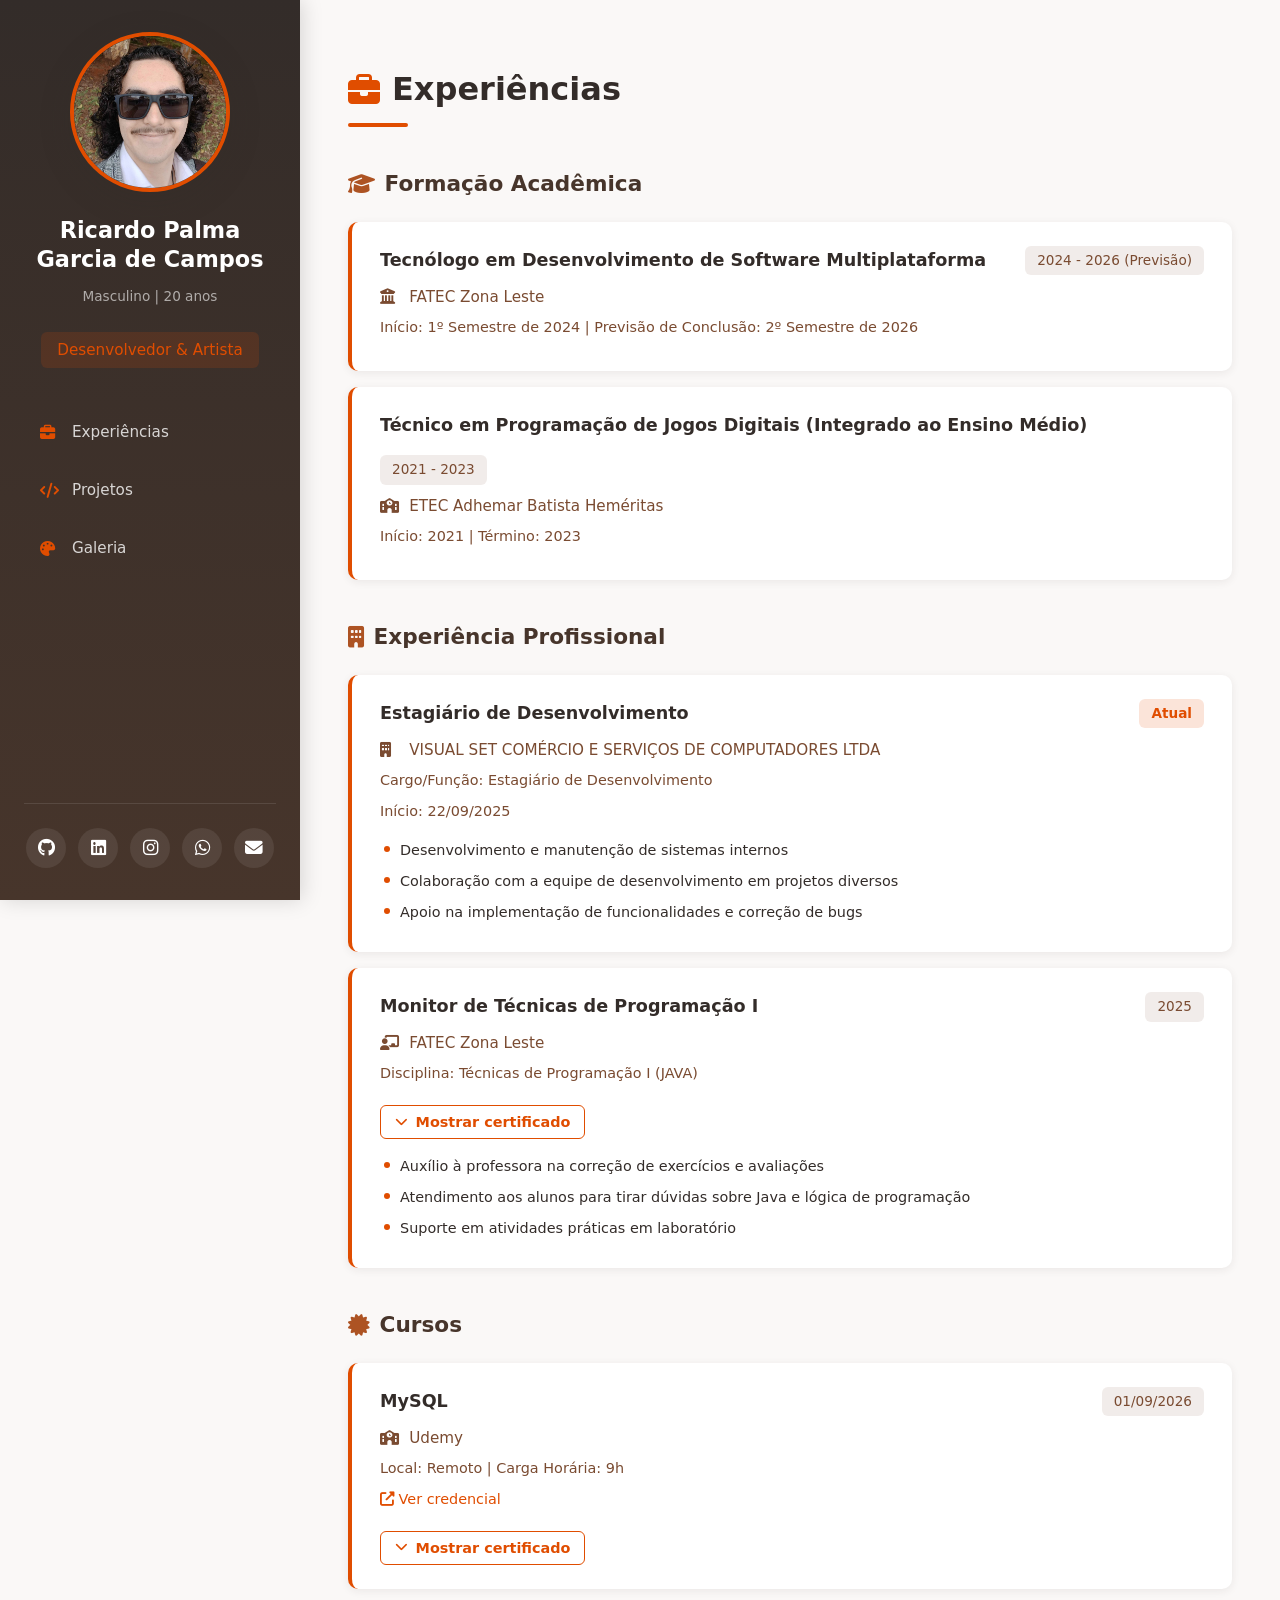
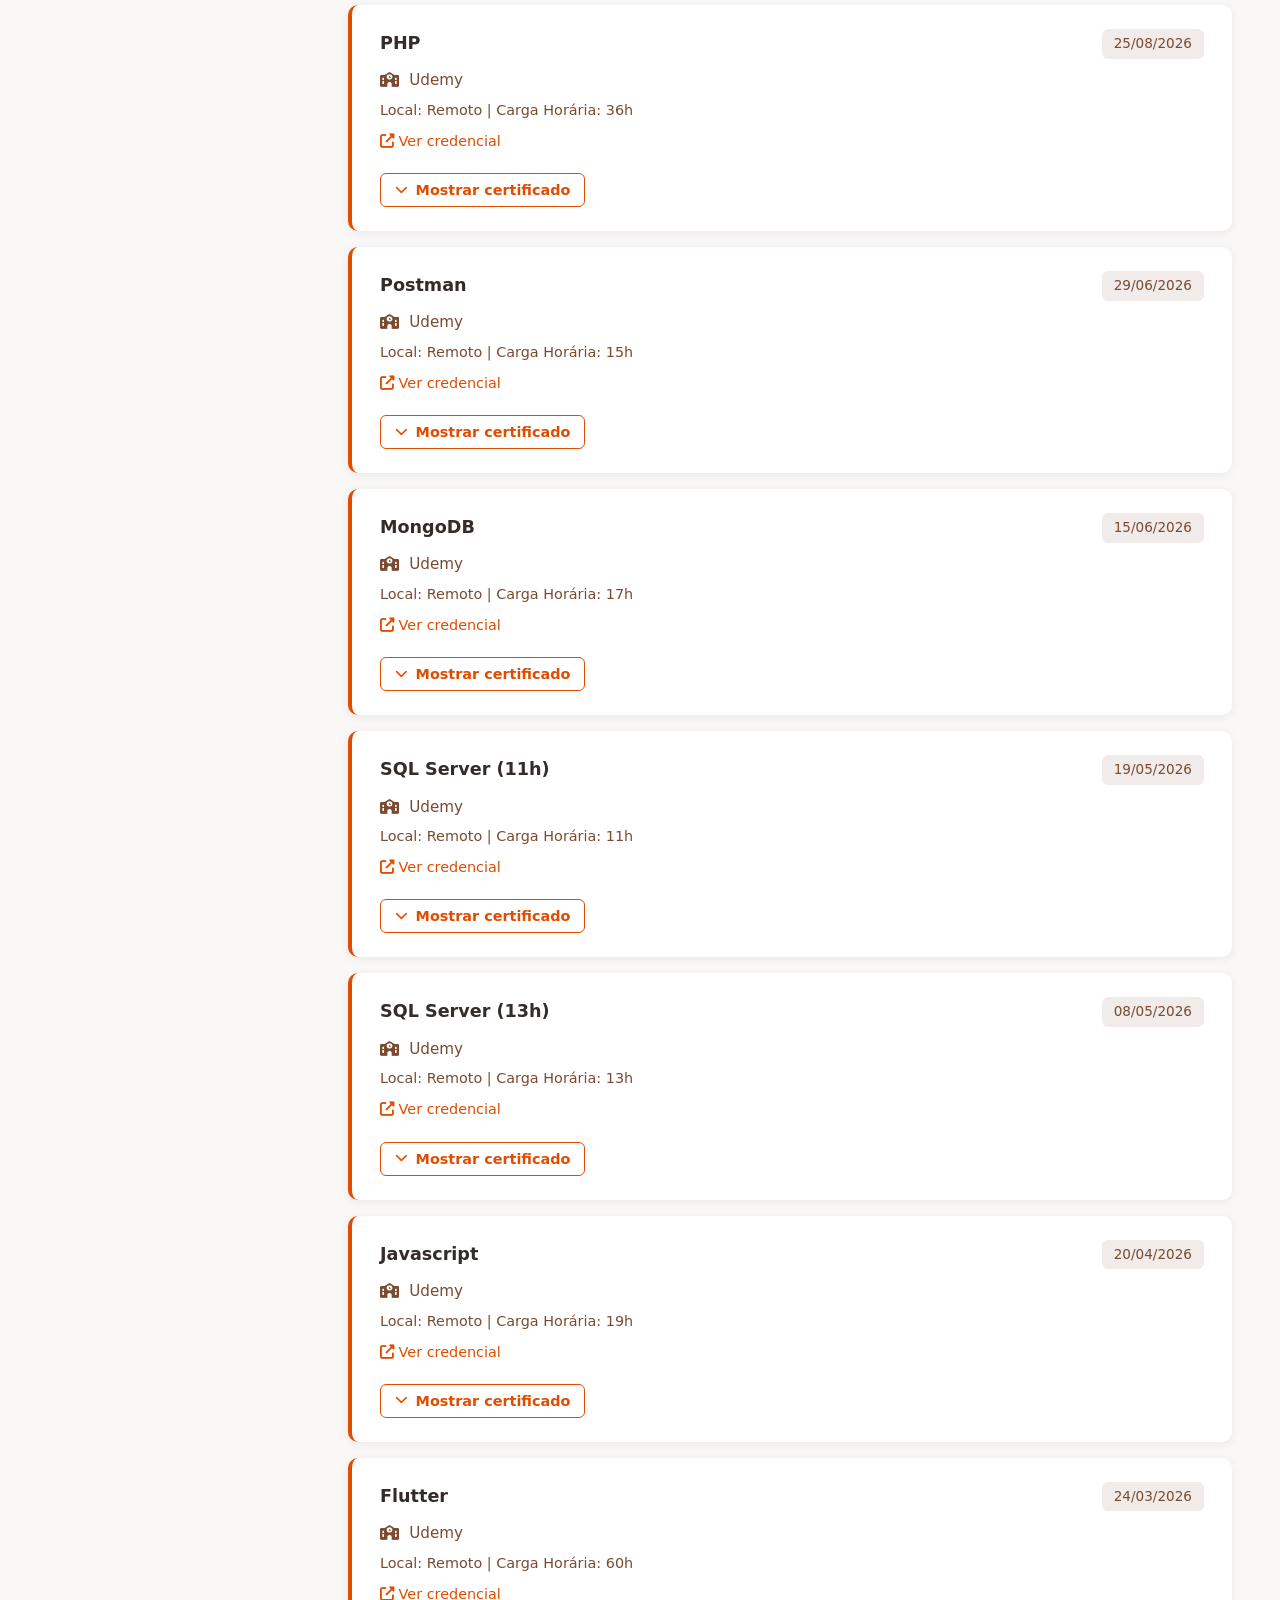
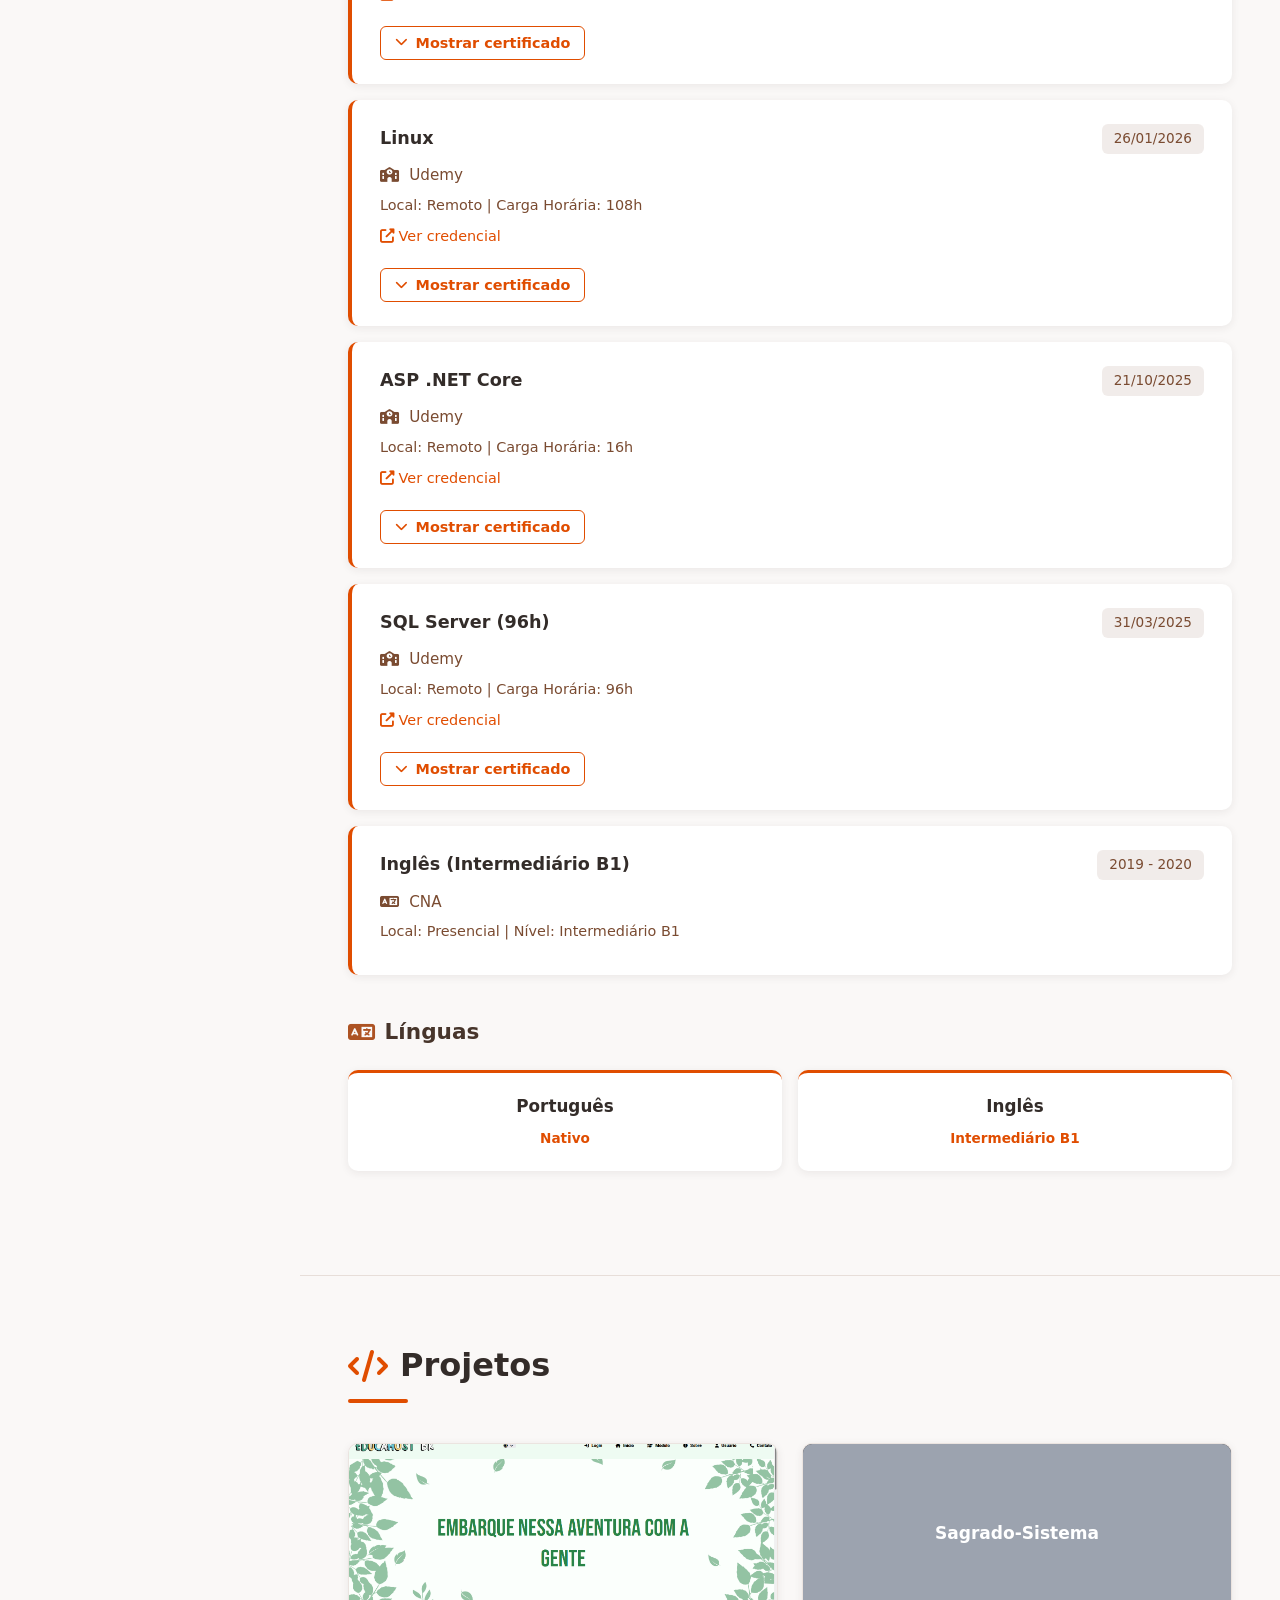
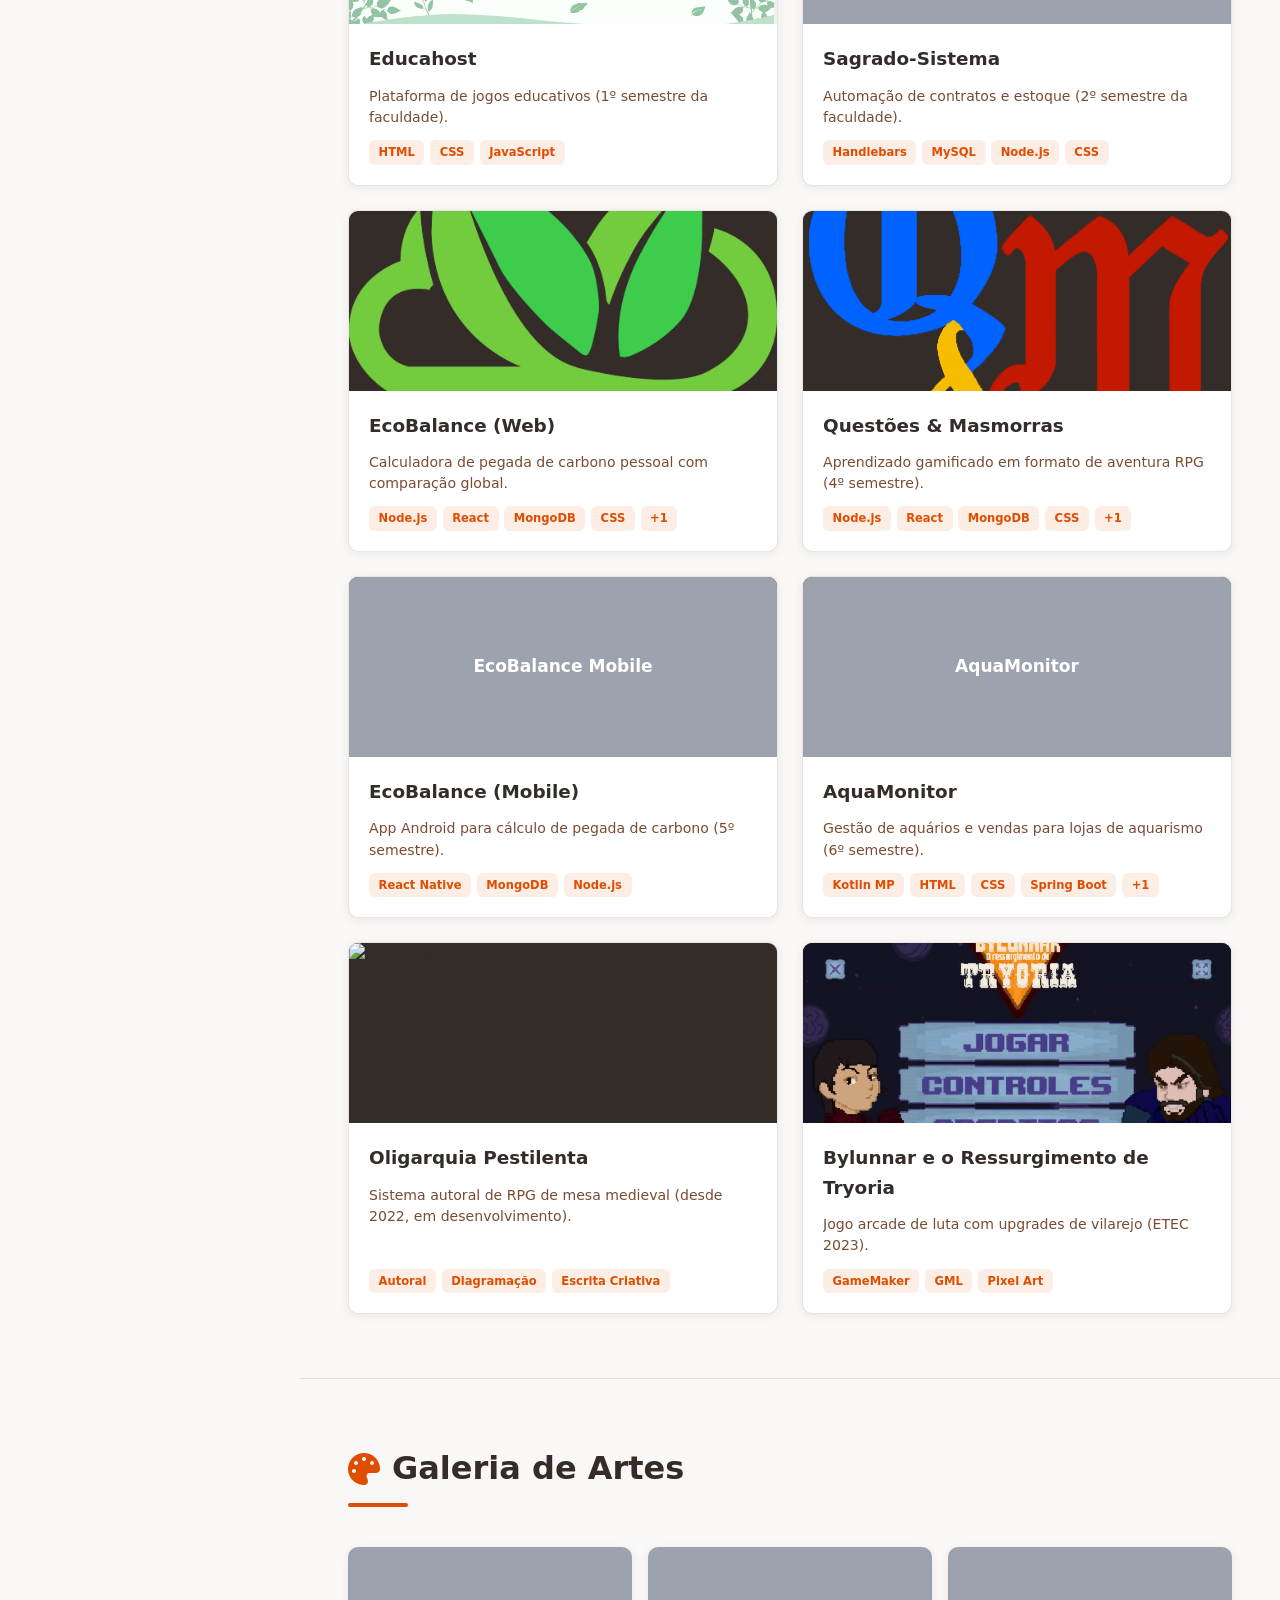
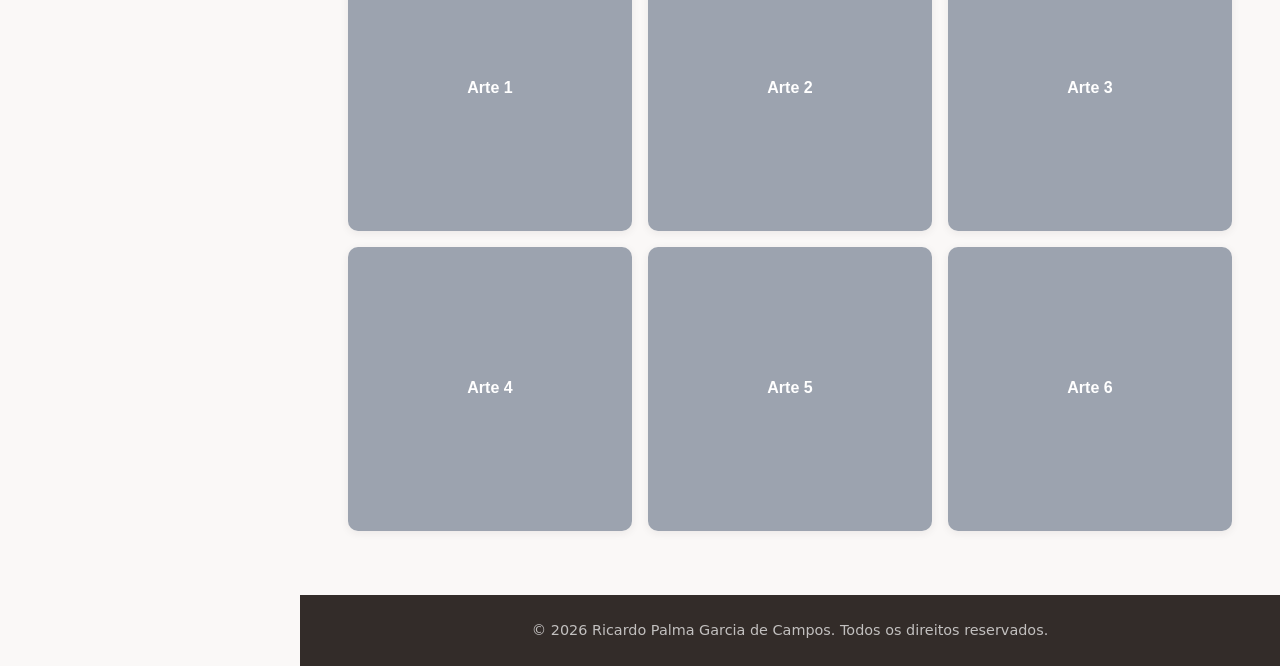
==== commit ebf151d9: "Inclusão de imagens e +" ====
--- a/index.html
+++ b/index.html
@@ -12,10 +12,7 @@
     <aside class="sidebar">
         <div class="sidebar-content">
             <div class="profile-photo">
-                <svg width="100%" height="100%" xmlns="http://www.w3.org/2000/svg">
-                    <rect width="100%" height="100%" fill="#9CA3AF"/>
-                    <text x="50%" y="52%" font-family="Segoe UI, sans-serif" font-size="36" fill="#FFFFFF" text-anchor="middle" dominant-baseline="middle" font-weight="bold">FOTO</text>
-                </svg>
+                <img src="assets/images/foto.png" alt="Foto de perfil de Ricardo Palma Garcia de Campos">
             </div>
             <h1 class="profile-name">Ricardo Palma Garcia de Campos</h1>
             <p class="profile-gender">Masculino | 20 anos</p>
@@ -447,6 +444,16 @@
         </div>
     </div>
 
+    <div class="modal galeria-modal" id="screenshotLightbox">
+        <div class="modal-overlay" data-screenshot-close></div>
+        <div class="galeria-modal-content">
+            <button class="modal-close" data-screenshot-close>
+                <i class="fas fa-times"></i>
+            </button>
+            <img id="screenshotLightboxImg" src="" alt="Screenshot ampliada do projeto">
+        </div>
+    </div>
+
     <script src="js/script.js"></script>
 </body>
 </html>
--- a/css/style.css
+++ b/css/style.css
@@ -808,12 +808,13 @@
     border-radius: var(--radius-sm);
     border: 2px solid var(--cor-border);
     transition: var(--transition);
-    cursor: pointer;
+    cursor: zoom-in;
 }
 
 .modal-screenshots img:hover {
     border-color: var(--cor-primary);
     transform: scale(1.02);
+    box-shadow: 0 6px 16px rgba(224, 77, 0, 0.2);
 }
 /* #endregion */
 
@@ -827,13 +828,19 @@
     box-shadow: none;
     border-radius: 0;
     animation: modalSlideUp 0.35s cubic-bezier(0.4, 0, 0.2, 1);
+    display: inline-block;
 }
 
 .galeria-modal .modal-close {
-    top: -3.5rem;
-    right: 0;
-    background: var(--cor-light);
+    position: absolute;
+    top: 0.65rem;
+    right: 0.65rem;
+    z-index: 10;
+    background: rgba(255, 255, 255, 0.92);
     color: var(--cor-dark);
+    backdrop-filter: blur(2px);
+    box-shadow: 0 2px 8px rgba(0, 0, 0, 0.25);
+    border: 1px solid rgba(0, 0, 0, 0.08);
 }
 
 .galeria-modal .modal-close:hover {
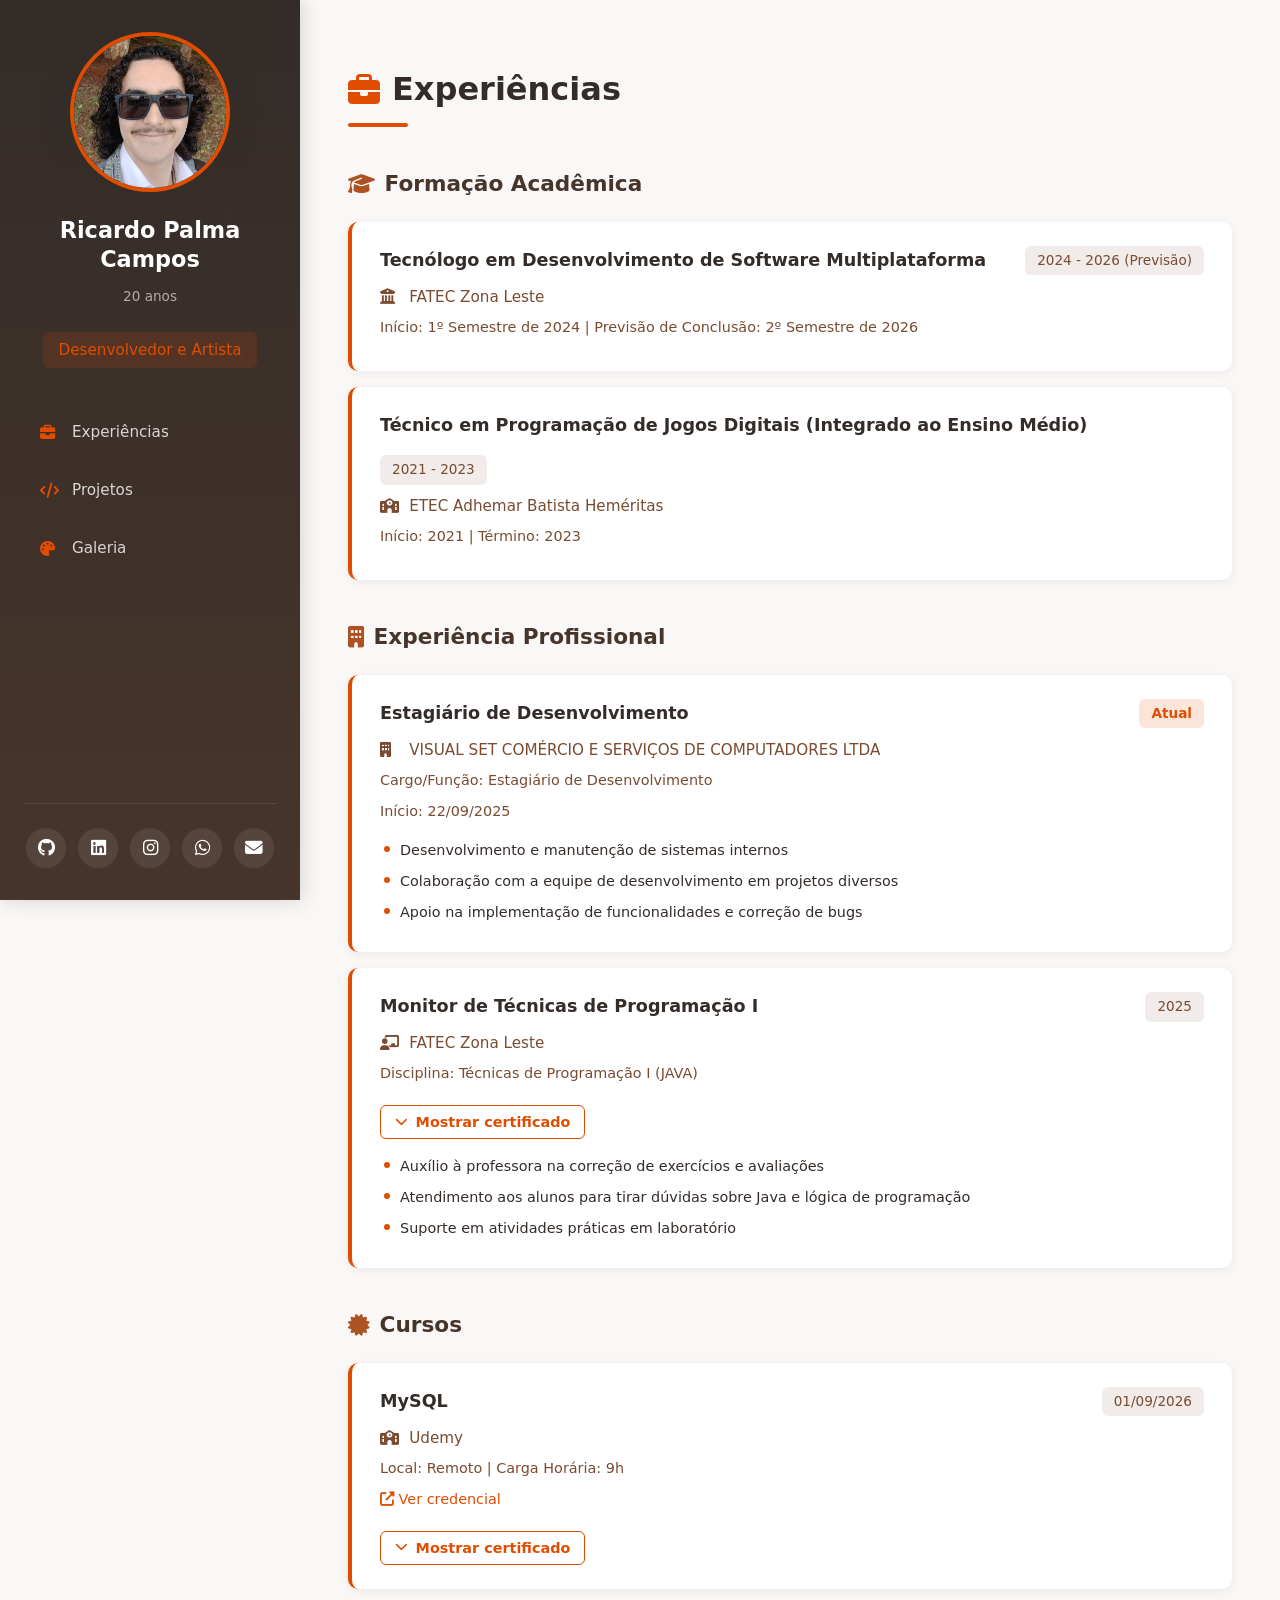
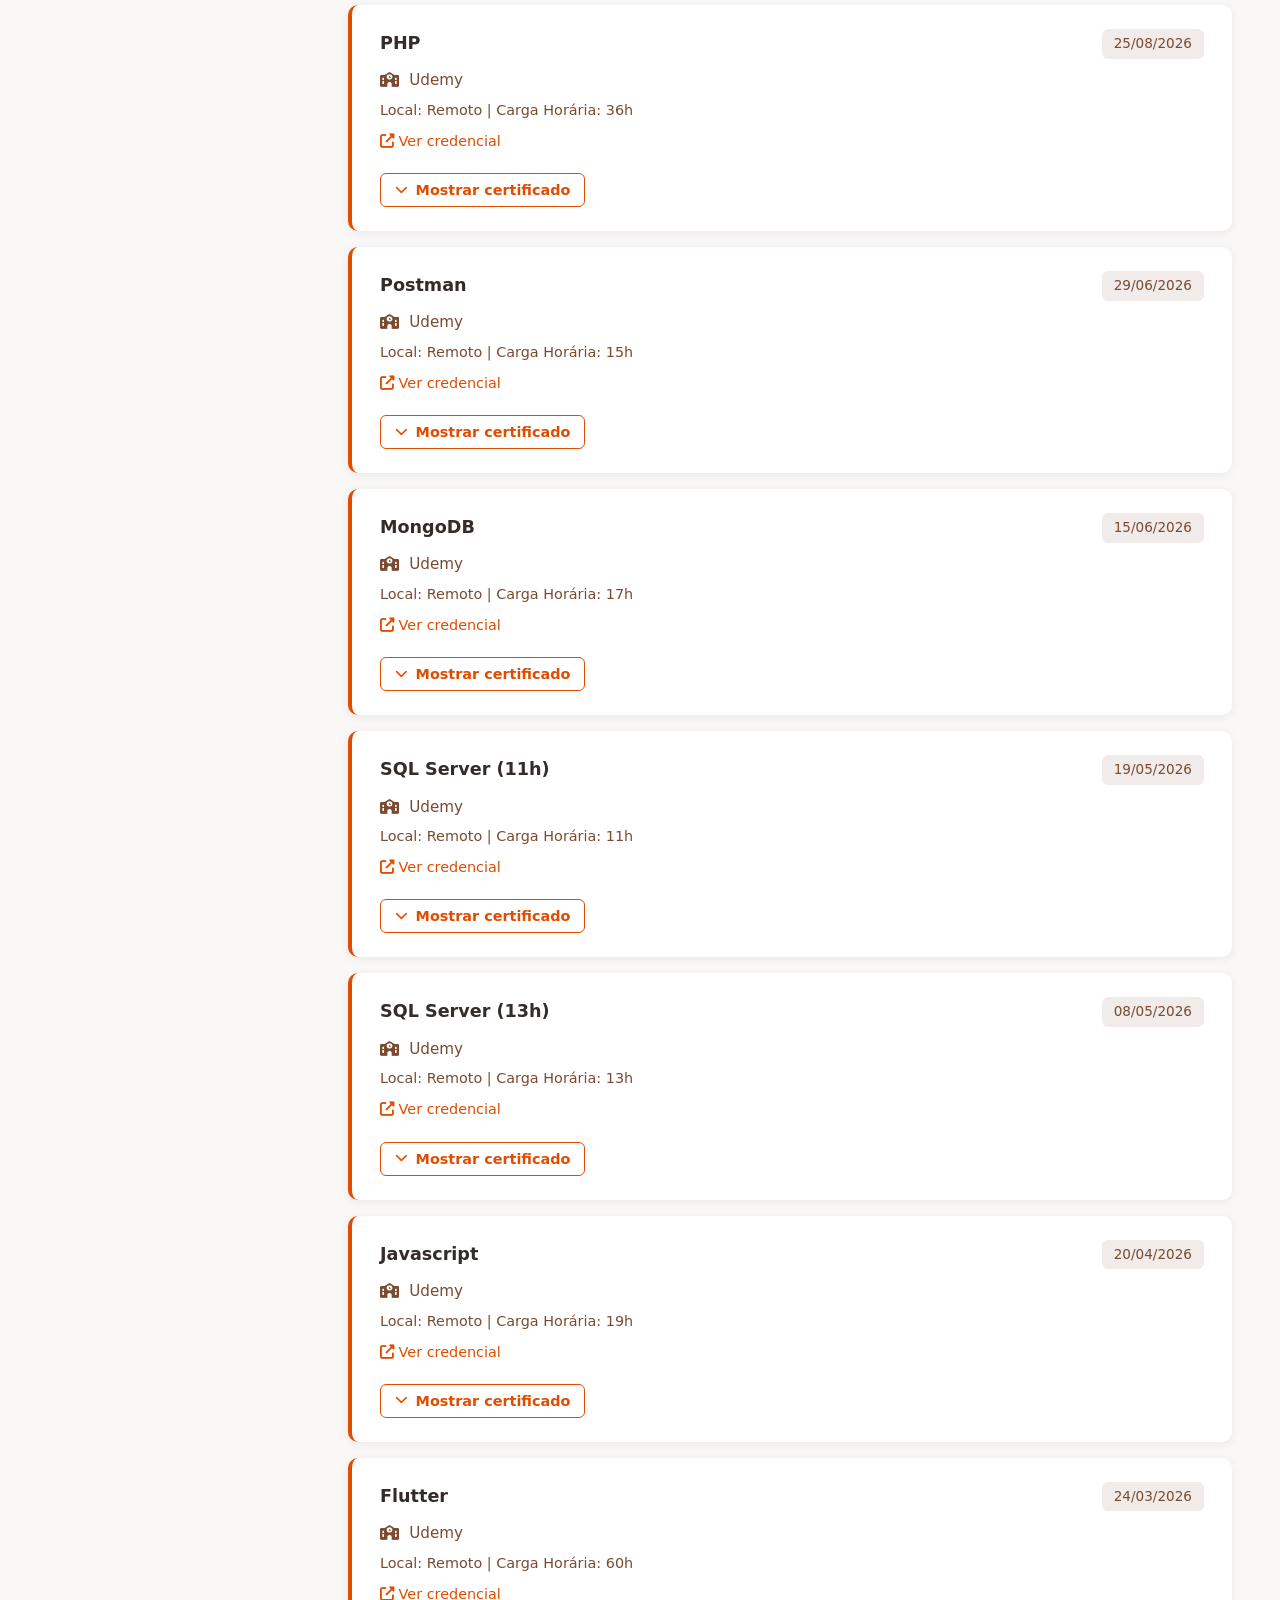
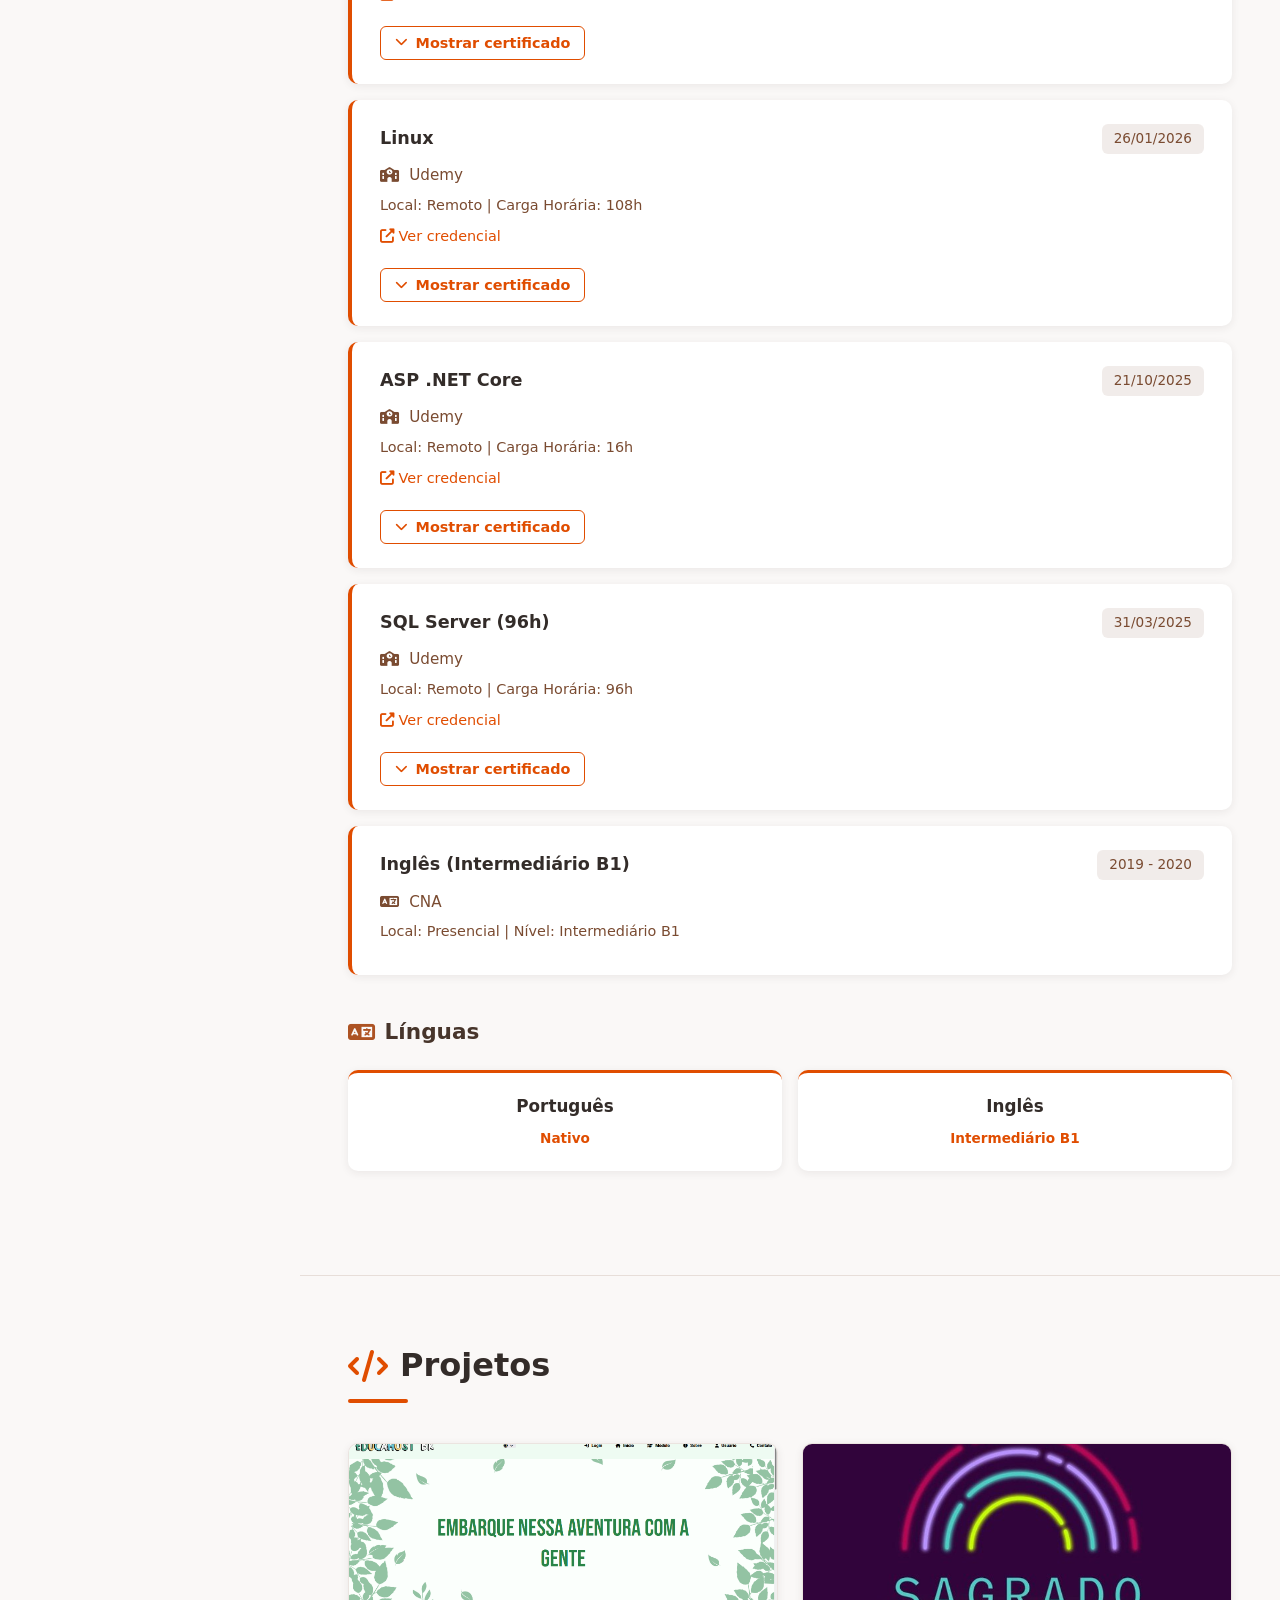
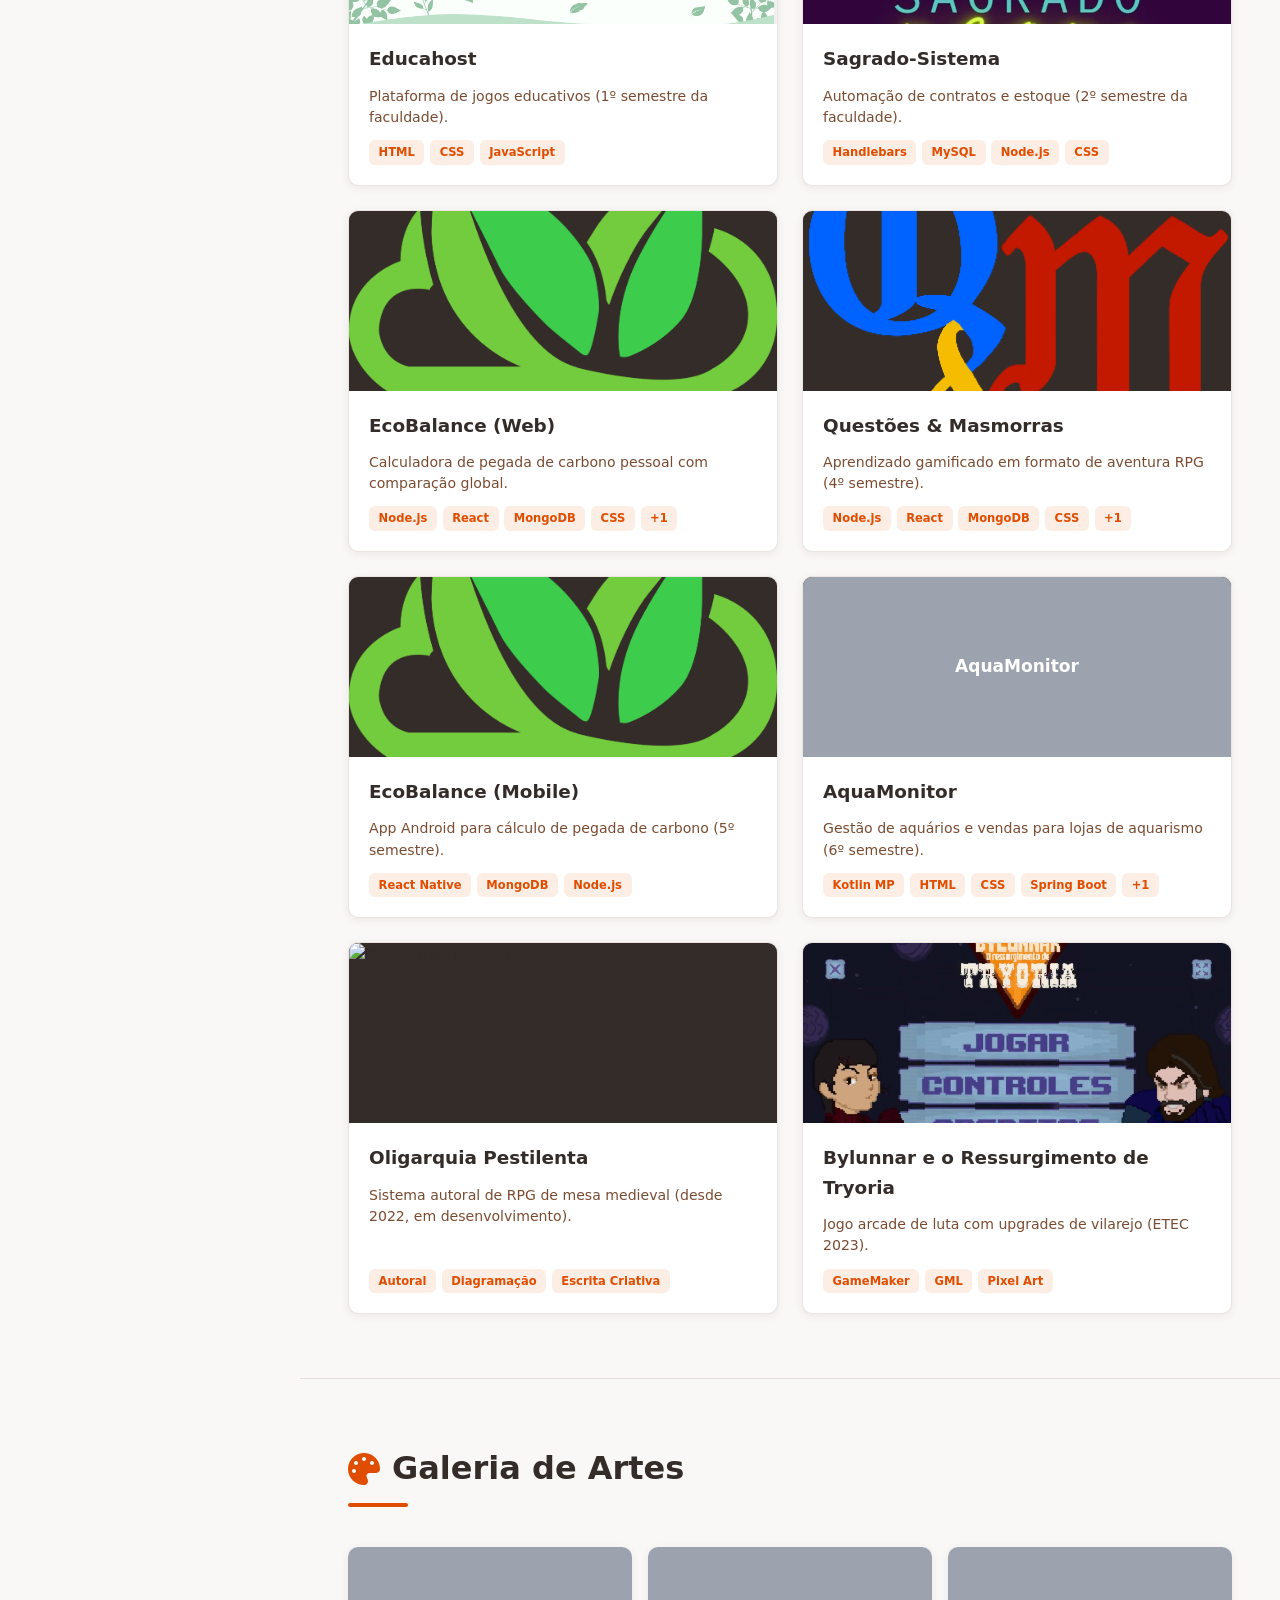
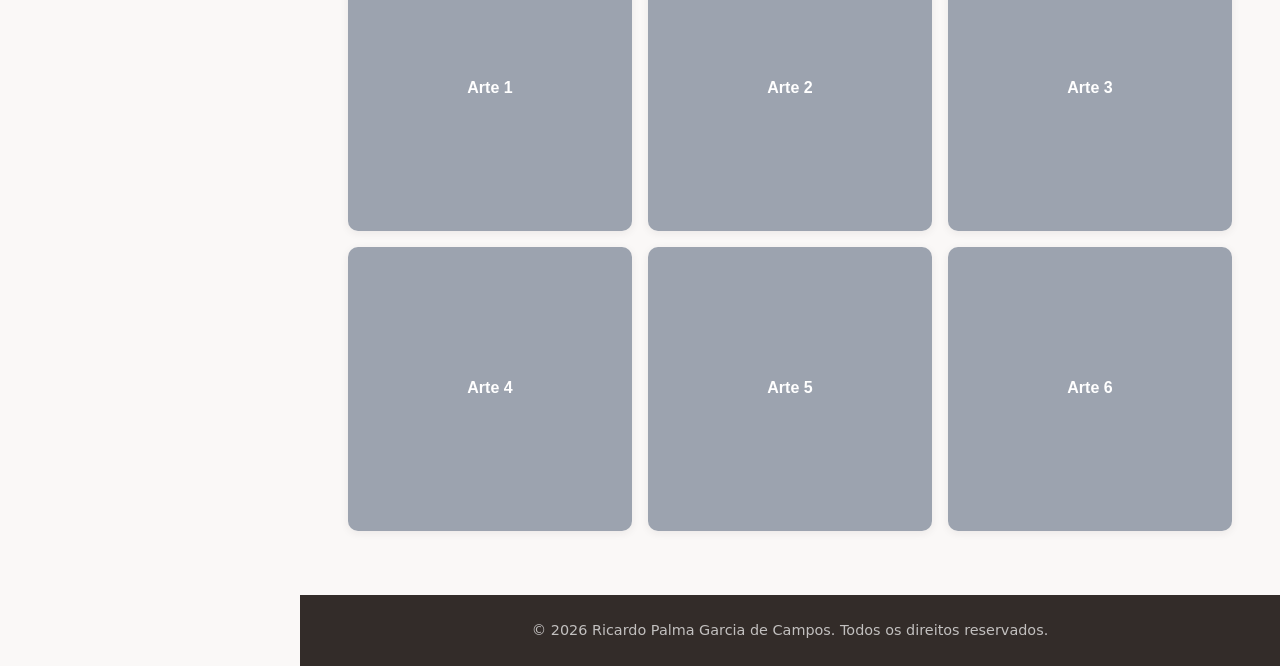
==== commit a11a77bd: "Inclusão de novas imagens e algumas mudanças" ====
--- a/index.html
+++ b/index.html
@@ -3,7 +3,7 @@
 <head>
     <meta charset="UTF-8">
     <meta name="viewport" content="width=device-width, initial-scale=1.0">
-    <title>Portfólio | Ricardo Palma Garcia de Campos</title>
+    <title>Portfólio | Ricardo Palma Campos</title>
     <link rel="stylesheet" href="css/style.css">
     <link rel="stylesheet" href="https://cdnjs.cloudflare.com/ajax/libs/font-awesome/6.5.1/css/all.min.css">
 </head>
@@ -14,9 +14,9 @@
             <div class="profile-photo">
                 <img src="assets/images/foto.png" alt="Foto de perfil de Ricardo Palma Garcia de Campos">
             </div>
-            <h1 class="profile-name">Ricardo Palma Garcia de Campos</h1>
-            <p class="profile-gender">Masculino | 20 anos</p>
-            <p class="profile-title">Desenvolvedor & Artista</p>
+            <h1 class="profile-name">Ricardo Palma Campos</h1>
+            <p class="profile-gender">20 anos</p>
+            <p class="profile-title">Desenvolvedor e Artista</p>
 
             <nav class="nav-menu">
                 <a href="#experiencias" class="nav-link">
@@ -37,7 +37,7 @@
                 <a href="https://www.linkedin.com/in/ricardo-palma-garcia-de-campos-07b0642b2/" target="_blank" rel="noopener noreferrer" title="LinkedIn" class="social-link">
                     <i class="fab fa-linkedin"></i>
                 </a>
-                <a href="https://www.instagram.com/rpgcampos/" target="_blank" rel="noopener noreferrer" title="Instagram" class="social-link">
+                <a href="https://www.instagram.com/ricardinhodesenhos/" target="_blank" rel="noopener noreferrer" title="Instagram" class="social-link">
                     <i class="fab fa-instagram"></i>
                 </a>
                 <a href="https://wa.me/5511993355097" target="_blank" rel="noopener noreferrer" title="WhatsApp" class="social-link">
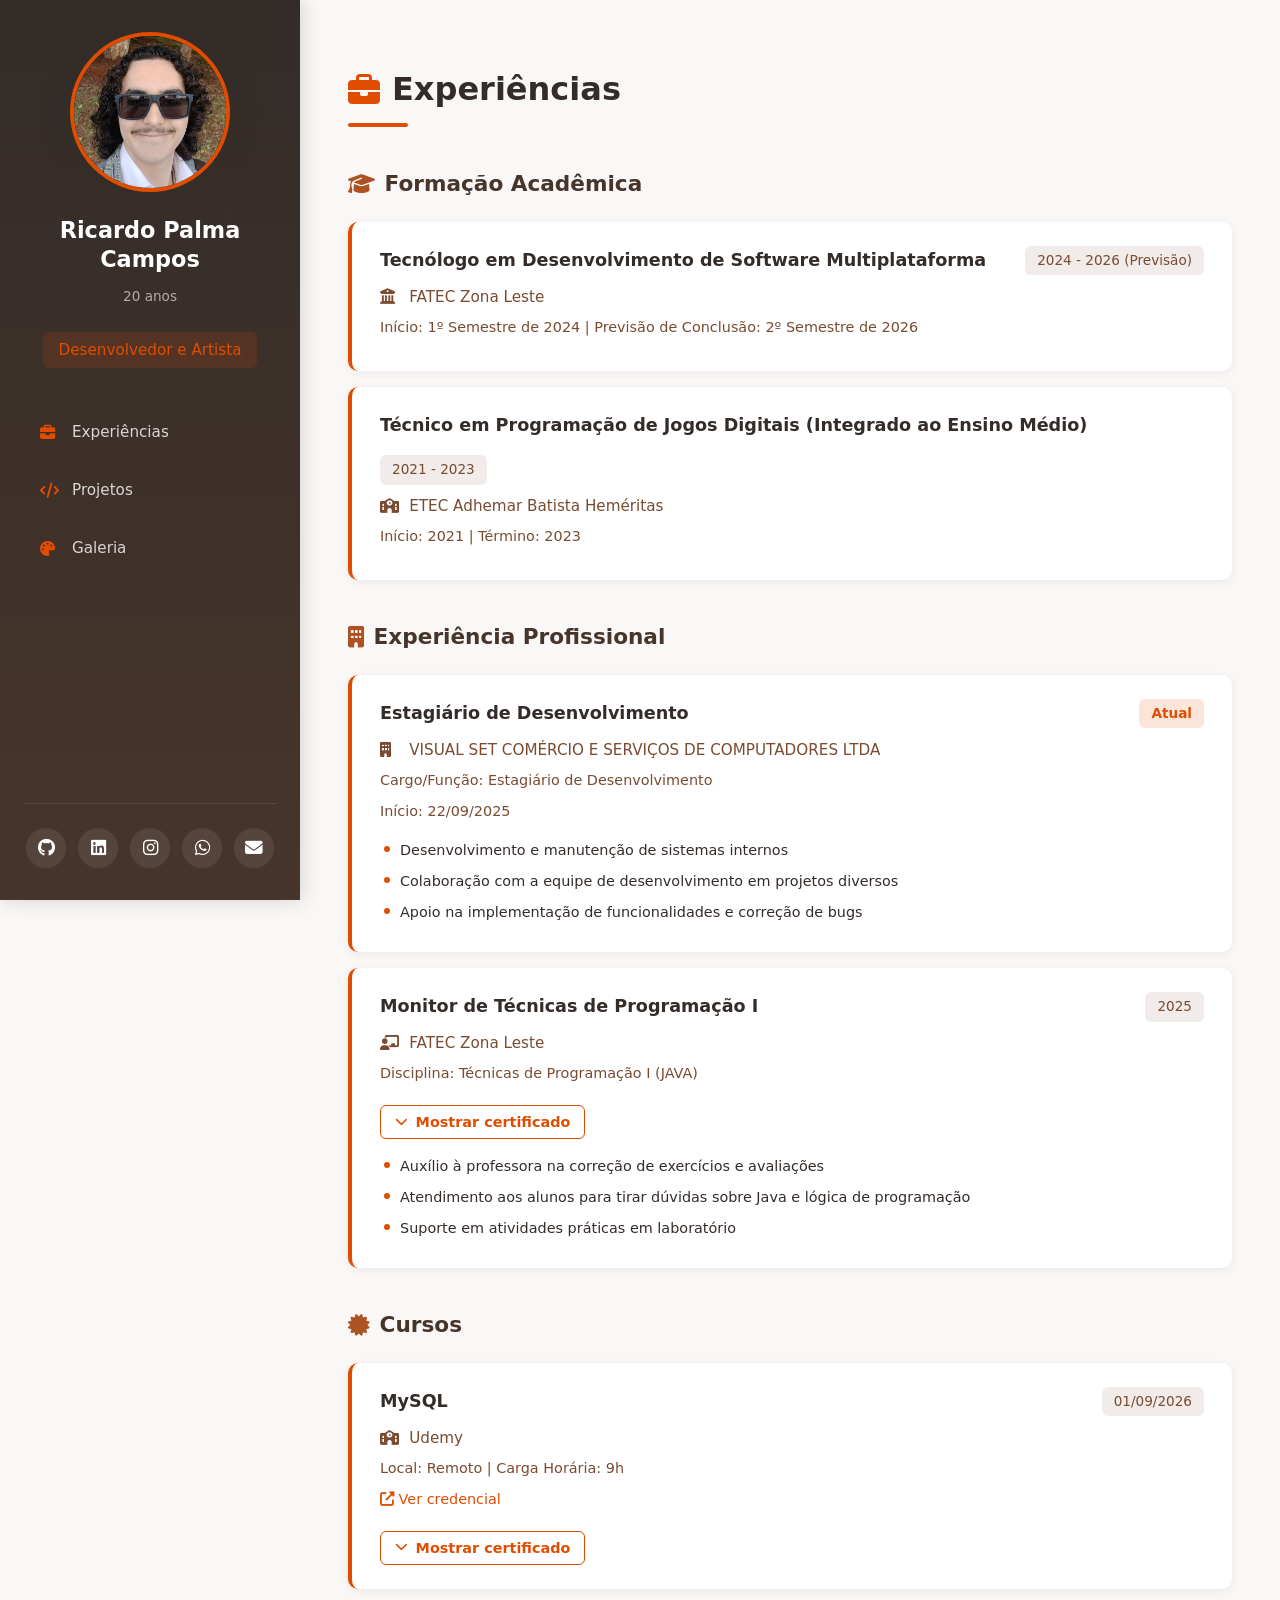
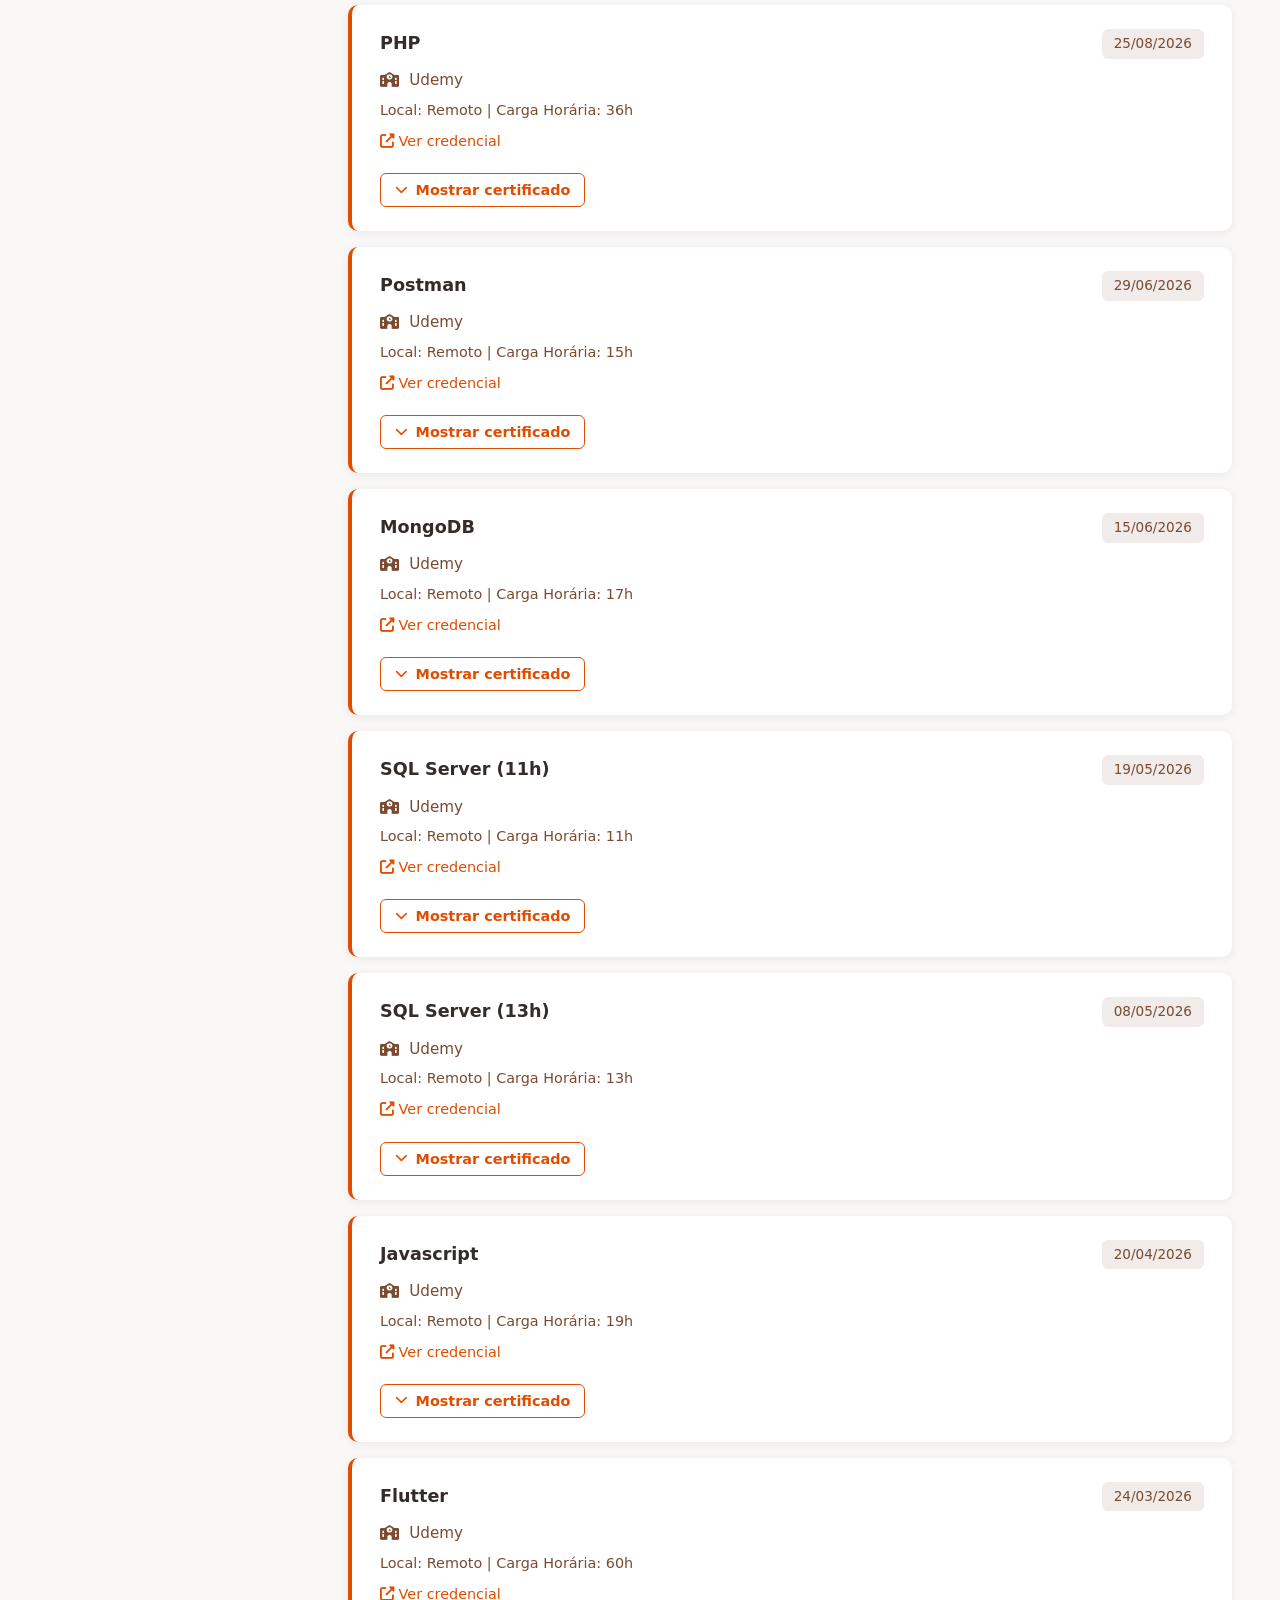
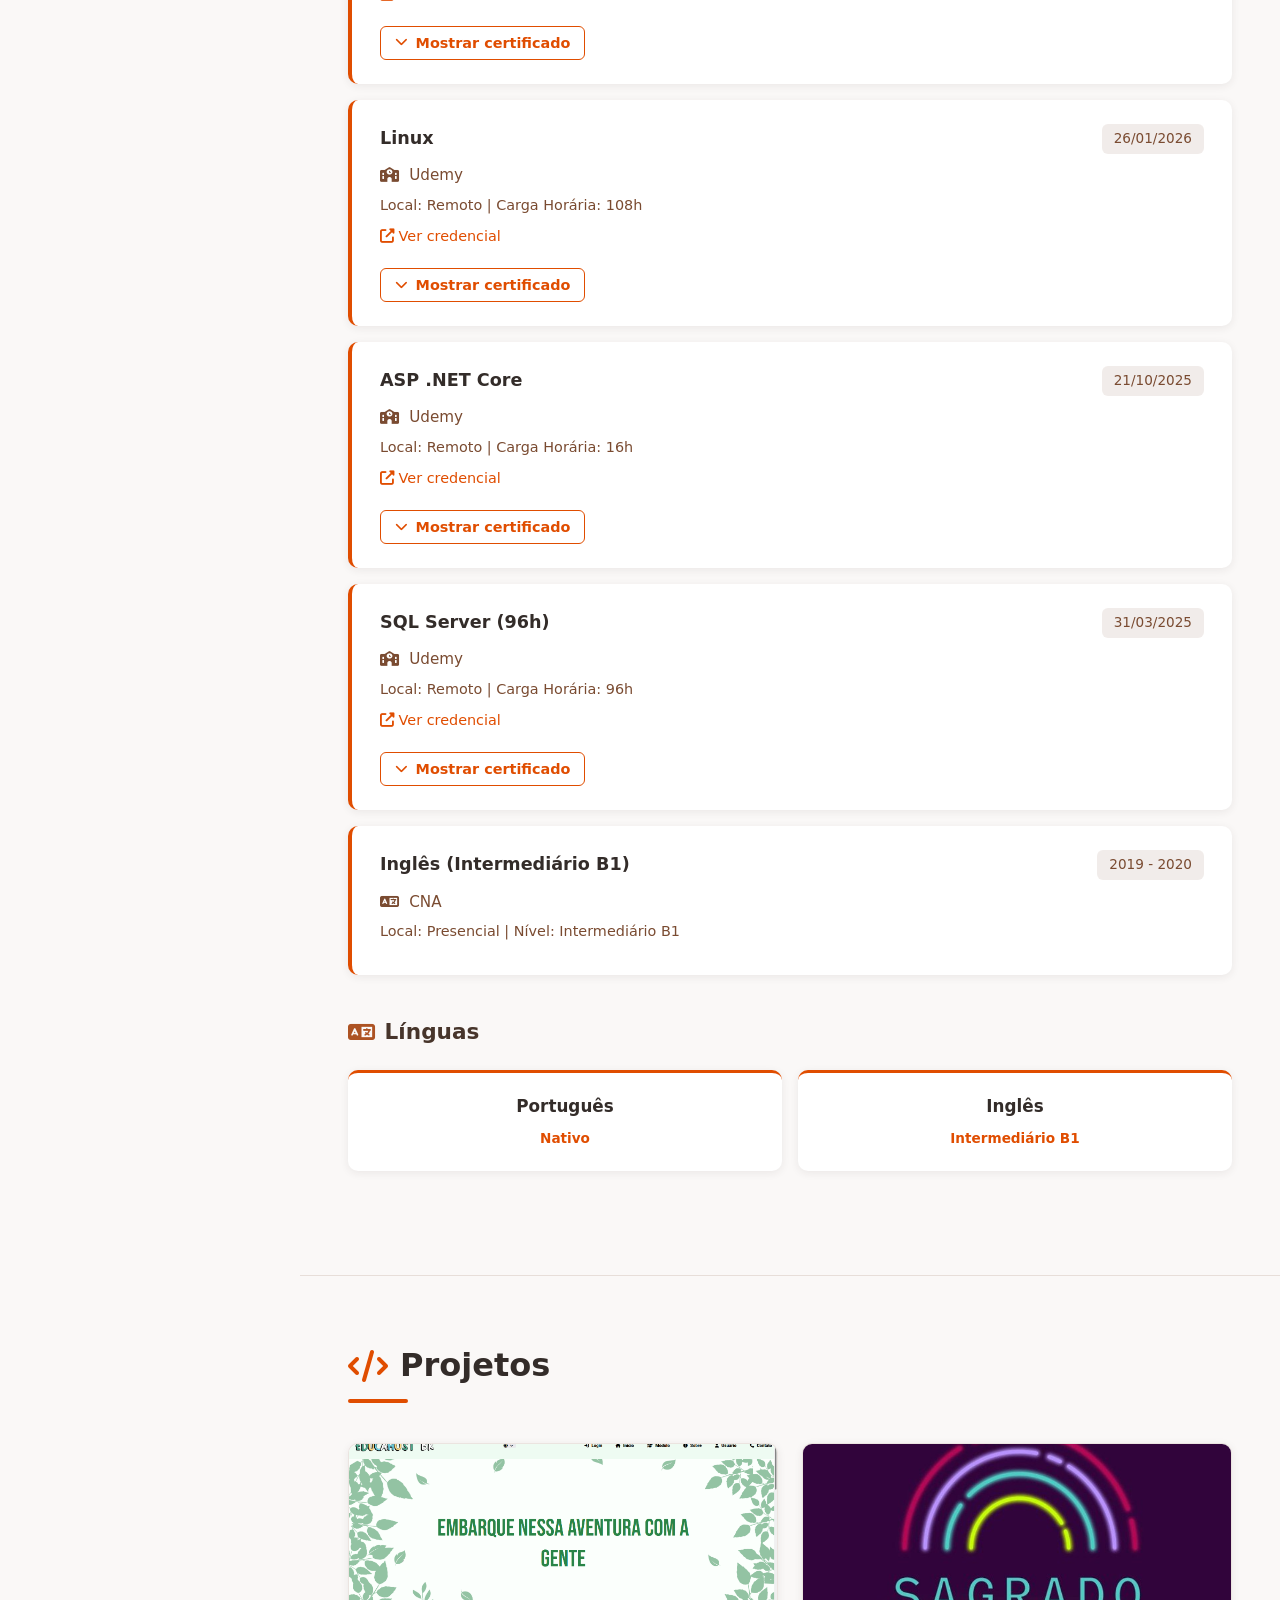
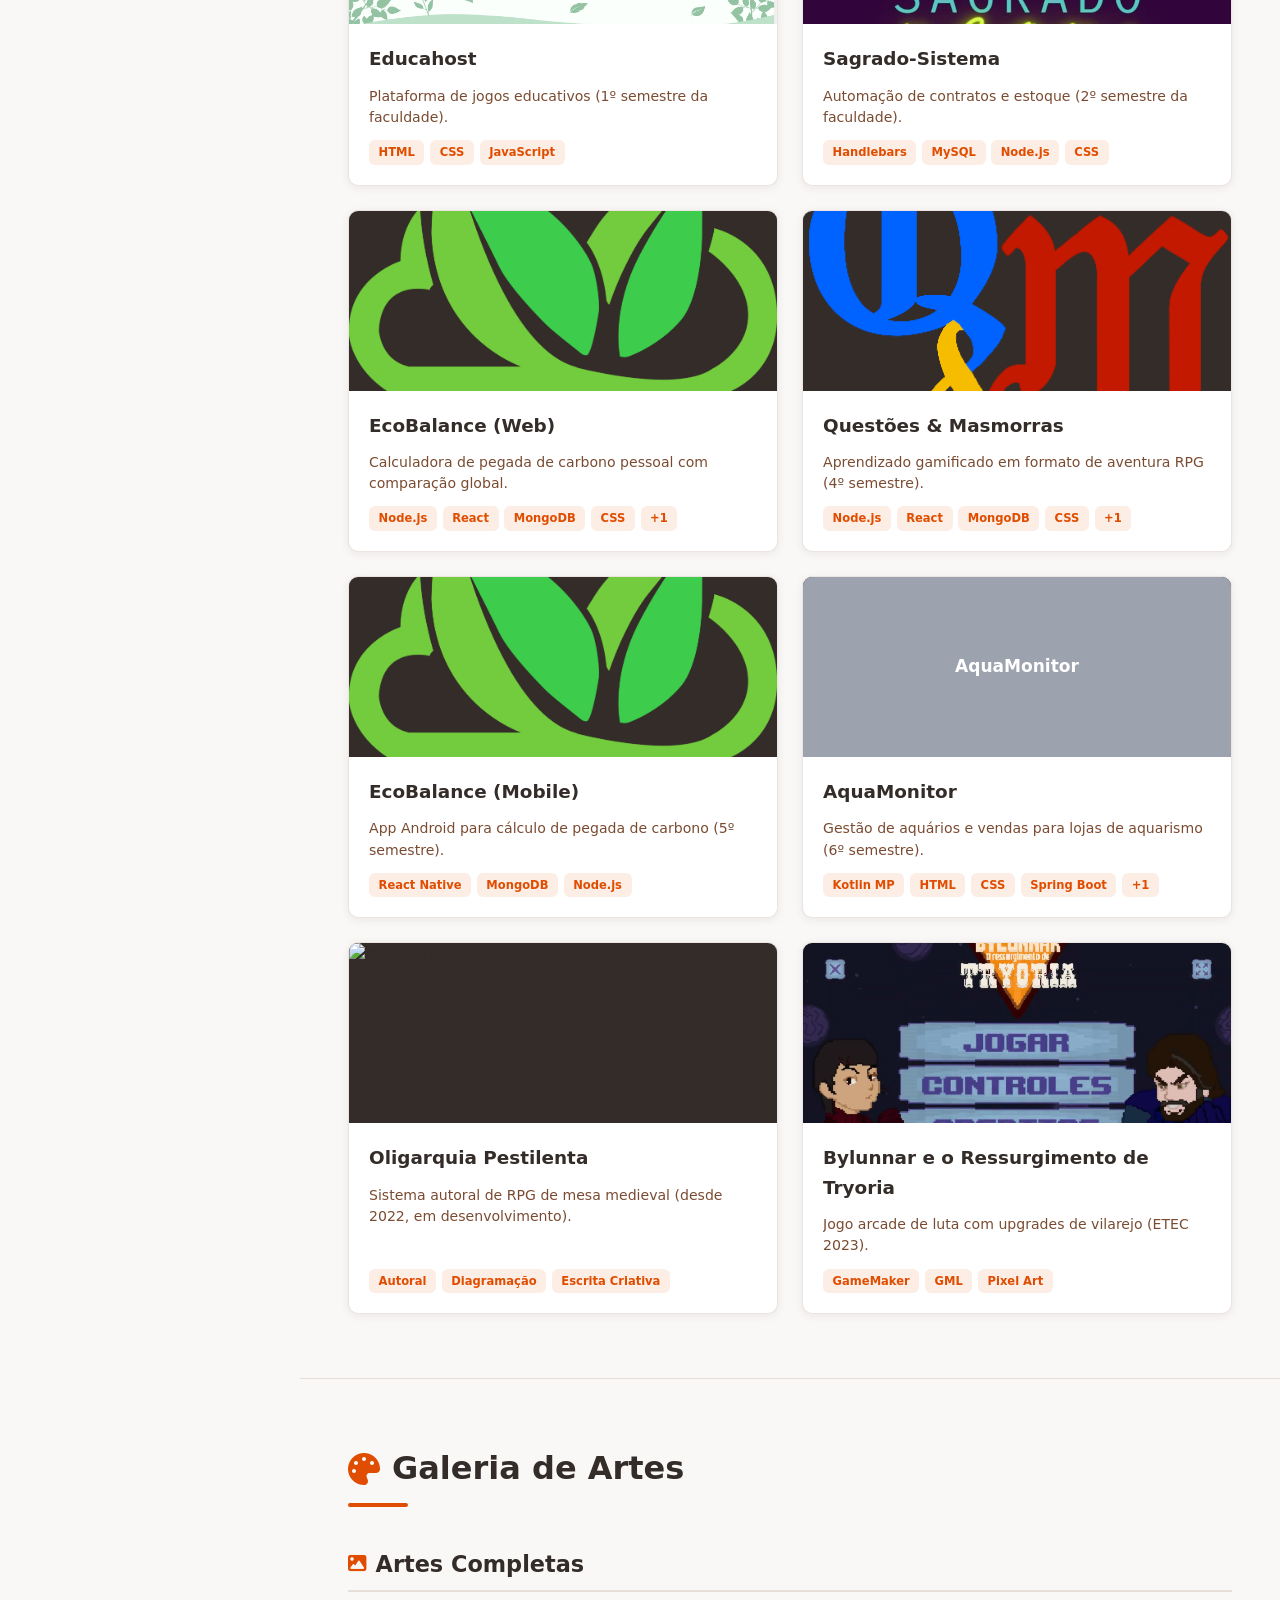
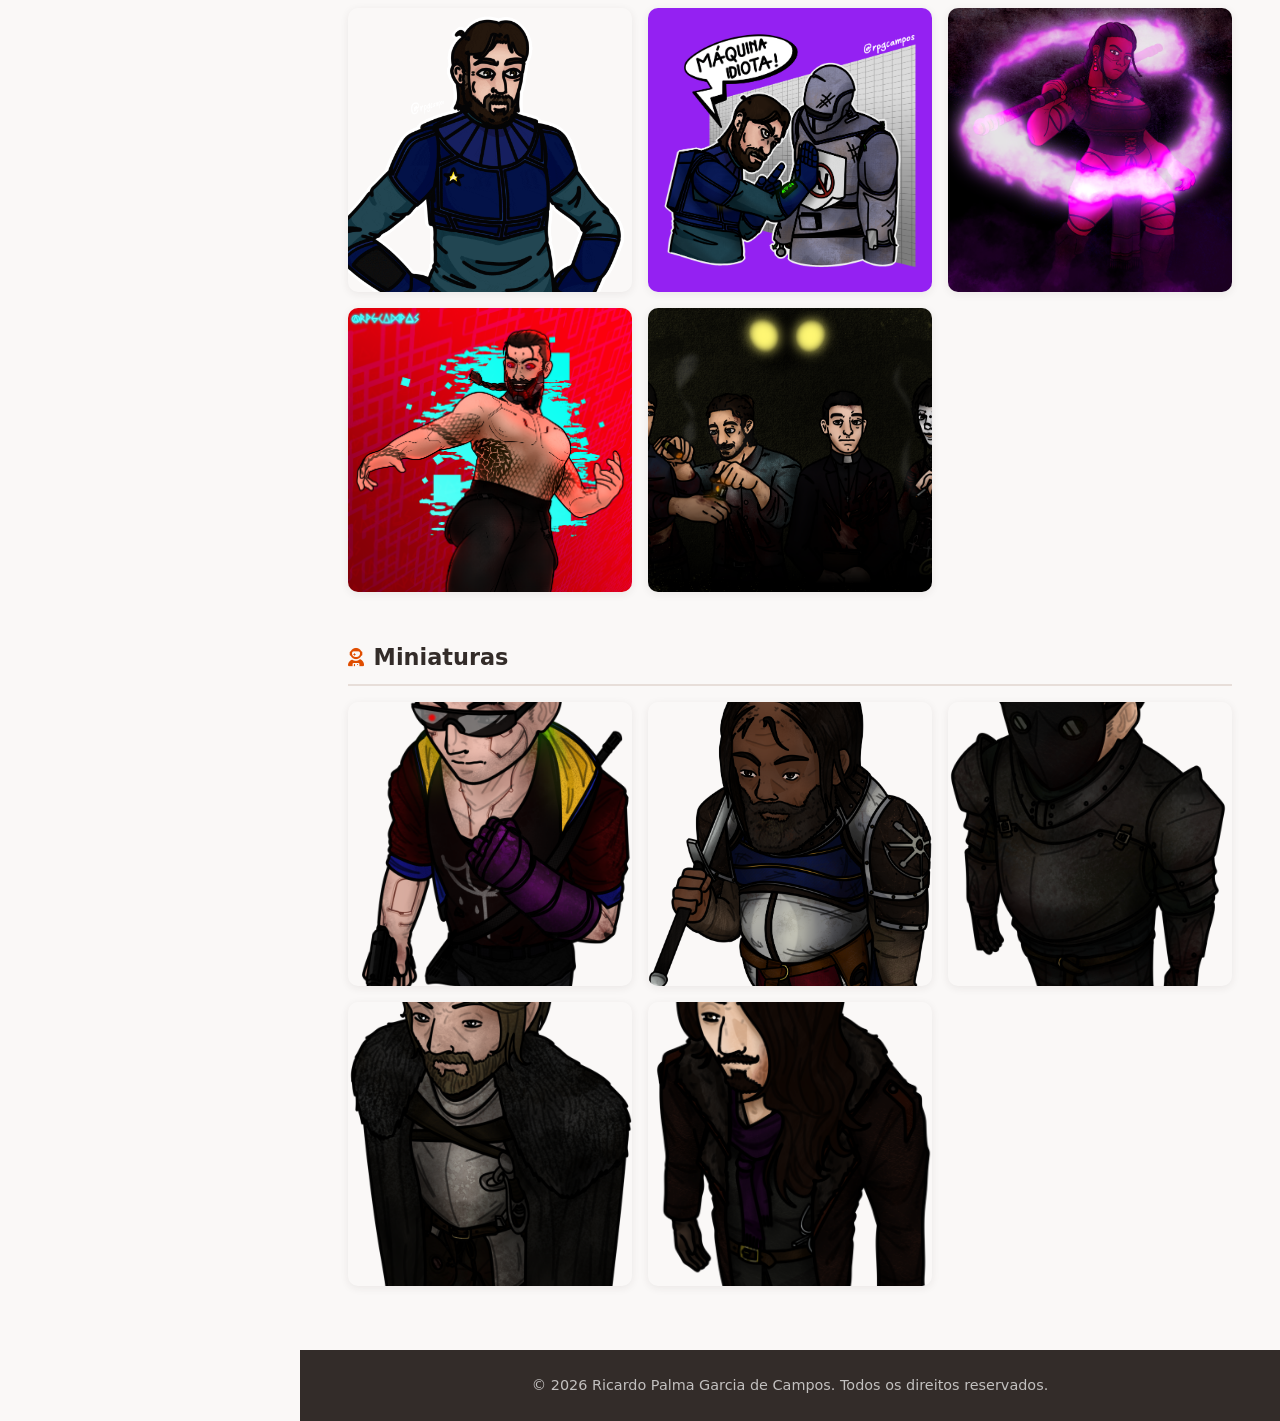
==== commit d99a13c0: "Inclusão de galeria" ====
--- a/index.html
+++ b/index.html
@@ -378,42 +378,46 @@
             <h2 class="section-title">
                 <i class="fas fa-palette"></i> Galeria de Artes
             </h2>
+
+            <h3 class="galeria-subtitle">
+                <i class="fas fa-image"></i> Artes Completas
+            </h3>
             <div class="galeria-grid">
                 <div class="galeria-item">
-                    <svg width="100%" height="100%" xmlns="http://www.w3.org/2000/svg">
-                        <rect width="100%" height="100%" fill="#9CA3AF"/>
-                        <text x="50%" y="50%" font-family="Segoe UI, sans-serif" font-size="16" fill="#FFFFFF" text-anchor="middle" dominant-baseline="middle" font-weight="bold">Arte 1</text>
-                    </svg>
-                </div>
-                <div class="galeria-item">
-                    <svg width="100%" height="100%" xmlns="http://www.w3.org/2000/svg">
-                        <rect width="100%" height="100%" fill="#9CA3AF"/>
-                        <text x="50%" y="50%" font-family="Segoe UI, sans-serif" font-size="16" fill="#FFFFFF" text-anchor="middle" dominant-baseline="middle" font-weight="bold">Arte 2</text>
-                    </svg>
-                </div>
-                <div class="galeria-item">
-                    <svg width="100%" height="100%" xmlns="http://www.w3.org/2000/svg">
-                        <rect width="100%" height="100%" fill="#9CA3AF"/>
-                        <text x="50%" y="50%" font-family="Segoe UI, sans-serif" font-size="16" fill="#FFFFFF" text-anchor="middle" dominant-baseline="middle" font-weight="bold">Arte 3</text>
-                    </svg>
-                </div>
-                <div class="galeria-item">
-                    <svg width="100%" height="100%" xmlns="http://www.w3.org/2000/svg">
-                        <rect width="100%" height="100%" fill="#9CA3AF"/>
-                        <text x="50%" y="50%" font-family="Segoe UI, sans-serif" font-size="16" fill="#FFFFFF" text-anchor="middle" dominant-baseline="middle" font-weight="bold">Arte 4</text>
-                    </svg>
-                </div>
-                <div class="galeria-item">
-                    <svg width="100%" height="100%" xmlns="http://www.w3.org/2000/svg">
-                        <rect width="100%" height="100%" fill="#9CA3AF"/>
-                        <text x="50%" y="50%" font-family="Segoe UI, sans-serif" font-size="16" fill="#FFFFFF" text-anchor="middle" dominant-baseline="middle" font-weight="bold">Arte 5</text>
-                    </svg>
-                </div>
-                <div class="galeria-item">
-                    <svg width="100%" height="100%" xmlns="http://www.w3.org/2000/svg">
-                        <rect width="100%" height="100%" fill="#9CA3AF"/>
-                        <text x="50%" y="50%" font-family="Segoe UI, sans-serif" font-size="16" fill="#FFFFFF" text-anchor="middle" dominant-baseline="middle" font-weight="bold">Arte 6</text>
-                    </svg>
+                    <img src="assets/gallery/BayleeGestures.gif" alt="Baylee — Gestures, folha de referência">
+                </div>
+                <div class="galeria-item">
+                    <img src="assets/gallery/BayleeHarlow.png" alt="Baylee Harlow, personagem">
+                </div>
+                <div class="galeria-item">
+                    <img src="assets/gallery/BreanneBastaoFundo.png" alt="Breanne com bastão, ilustração de fundo">
+                </div>
+                <div class="galeria-item">
+                    <img src="assets/gallery/DragaoDeOnyria.png" alt="Dragão de Onyria, ilustração">
+                </div>
+                <div class="galeria-item">
+                    <img src="assets/gallery/EquipeTOS.png" alt="Equipe TOS, ilustração de grupo">
+                </div>
+            </div>
+
+            <h3 class="galeria-subtitle">
+                <i class="fas fa-user-astronaut"></i> Miniaturas
+            </h3>
+            <div class="galeria-grid">
+                <div class="galeria-item">
+                    <img src="assets/gallery/miniJaime51.png" alt="Miniatura — Jaime 51">
+                </div>
+                <div class="galeria-item">
+                    <img src="assets/gallery/miniJeffCombate.png" alt="Miniatura — Jeff em combate">
+                </div>
+                <div class="galeria-item">
+                    <img src="assets/gallery/miniRoland.png" alt="Miniatura — Roland">
+                </div>
+                <div class="galeria-item">
+                    <img src="assets/gallery/miniThorian1Capa.png" alt="Miniatura — Thorian 1, capa">
+                </div>
+                <div class="galeria-item">
+                    <img src="assets/gallery/minivincepos1.png" alt="Miniatura — Vince, pose 1">
                 </div>
             </div>
         </section>
--- a/css/style.css
+++ b/css/style.css
@@ -516,6 +516,27 @@
 .galeria-item:hover img {
     transform: scale(1.1);
 }
+
+.galeria-subtitle {
+    margin: 2rem 0 1rem;
+    font-size: 1.4rem;
+    font-weight: 700;
+    color: var(--cor-dark);
+    display: flex;
+    align-items: center;
+    gap: 0.6rem;
+    padding-bottom: 0.5rem;
+    border-bottom: 2px solid var(--cor-border);
+}
+
+.galeria-subtitle i {
+    color: var(--cor-primary);
+    font-size: 1.15rem;
+}
+
+.galeria-grid + .galeria-subtitle {
+    margin-top: 3rem;
+}
 /* #endregion */
 
 /* #region Toggle Certificados */
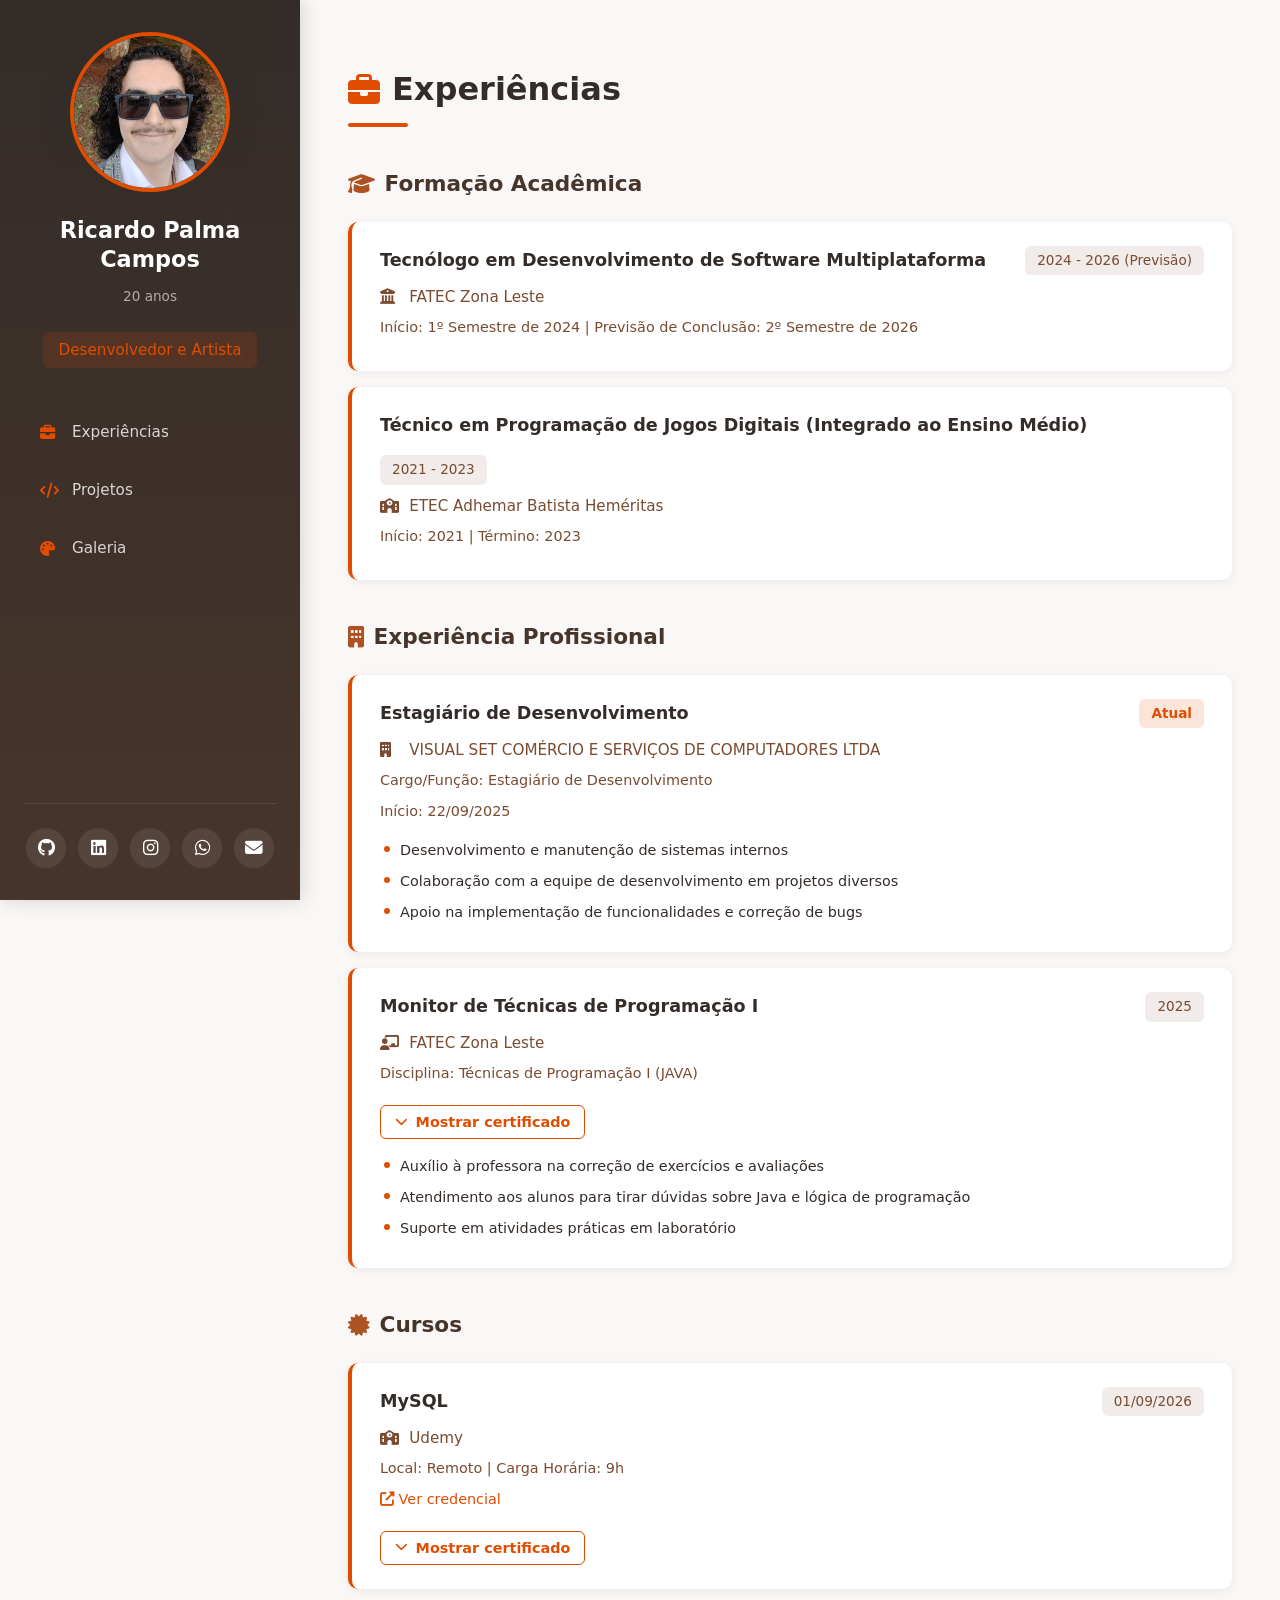
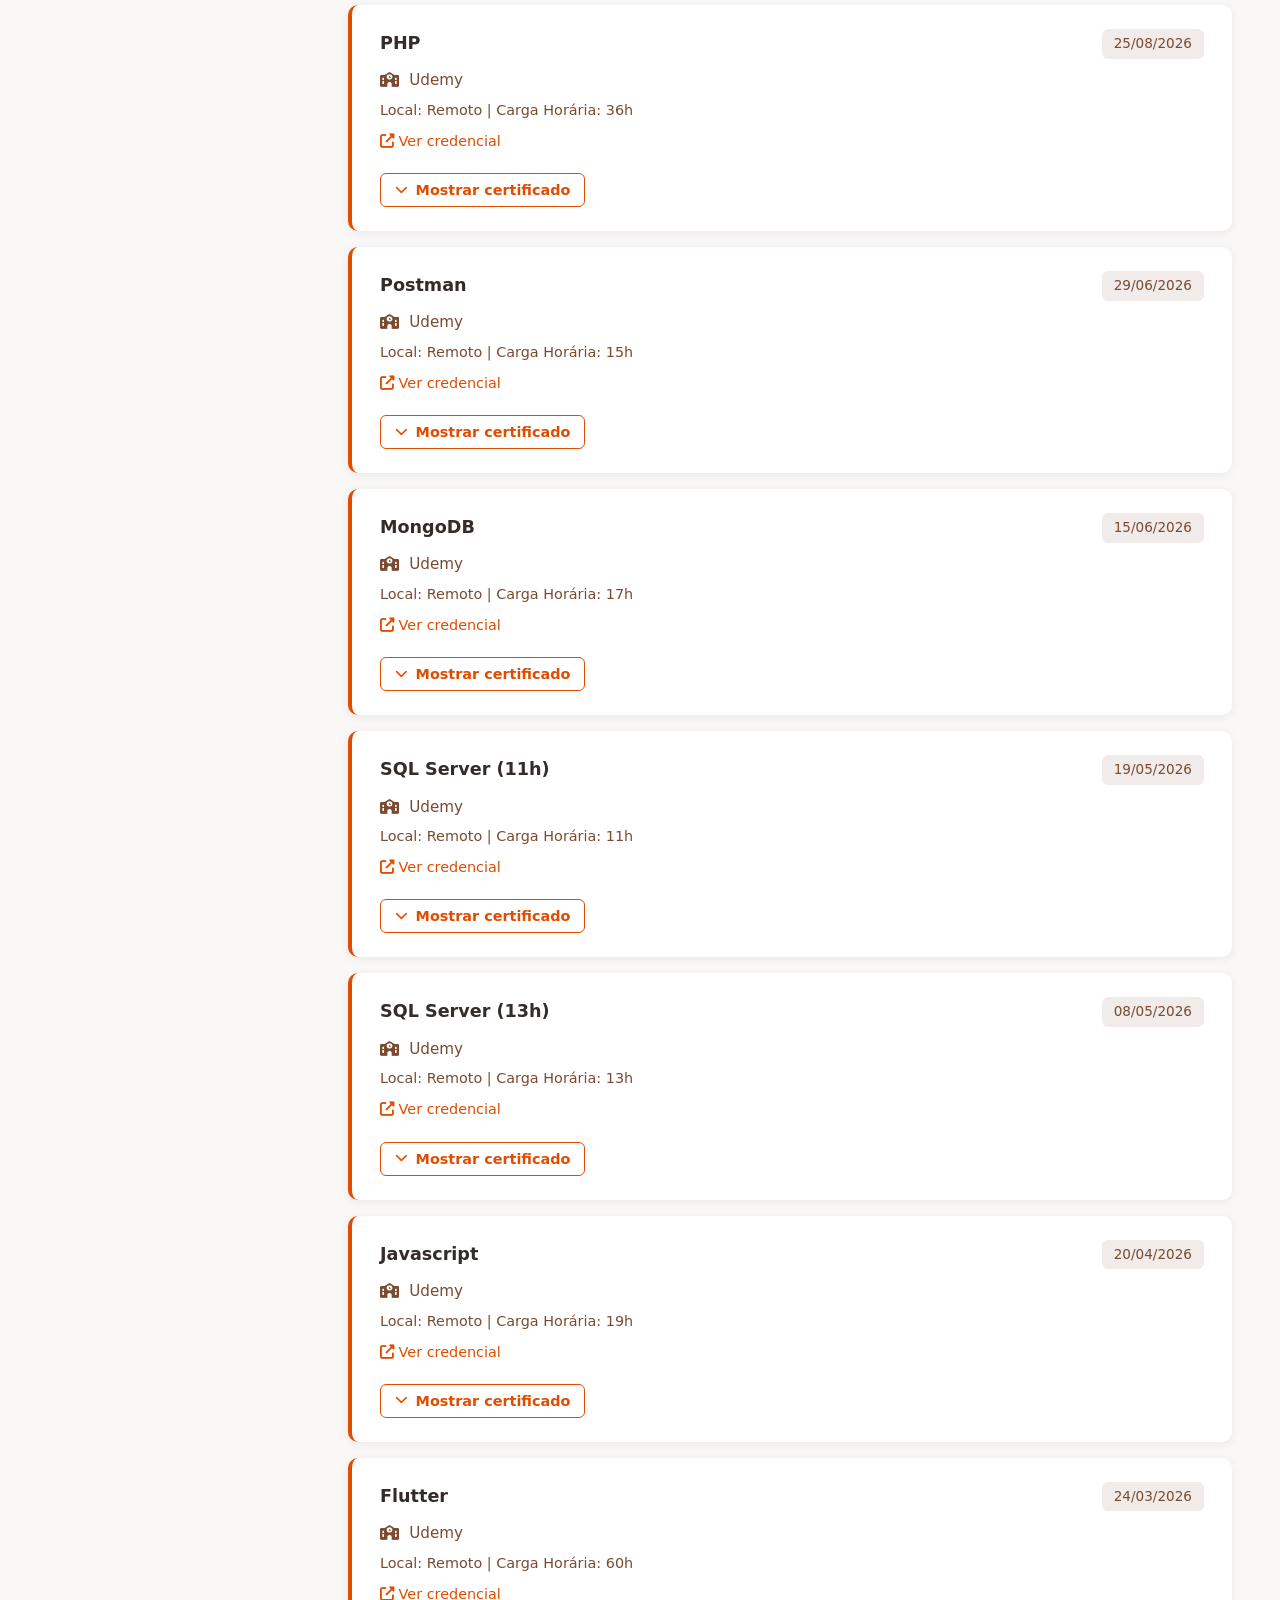
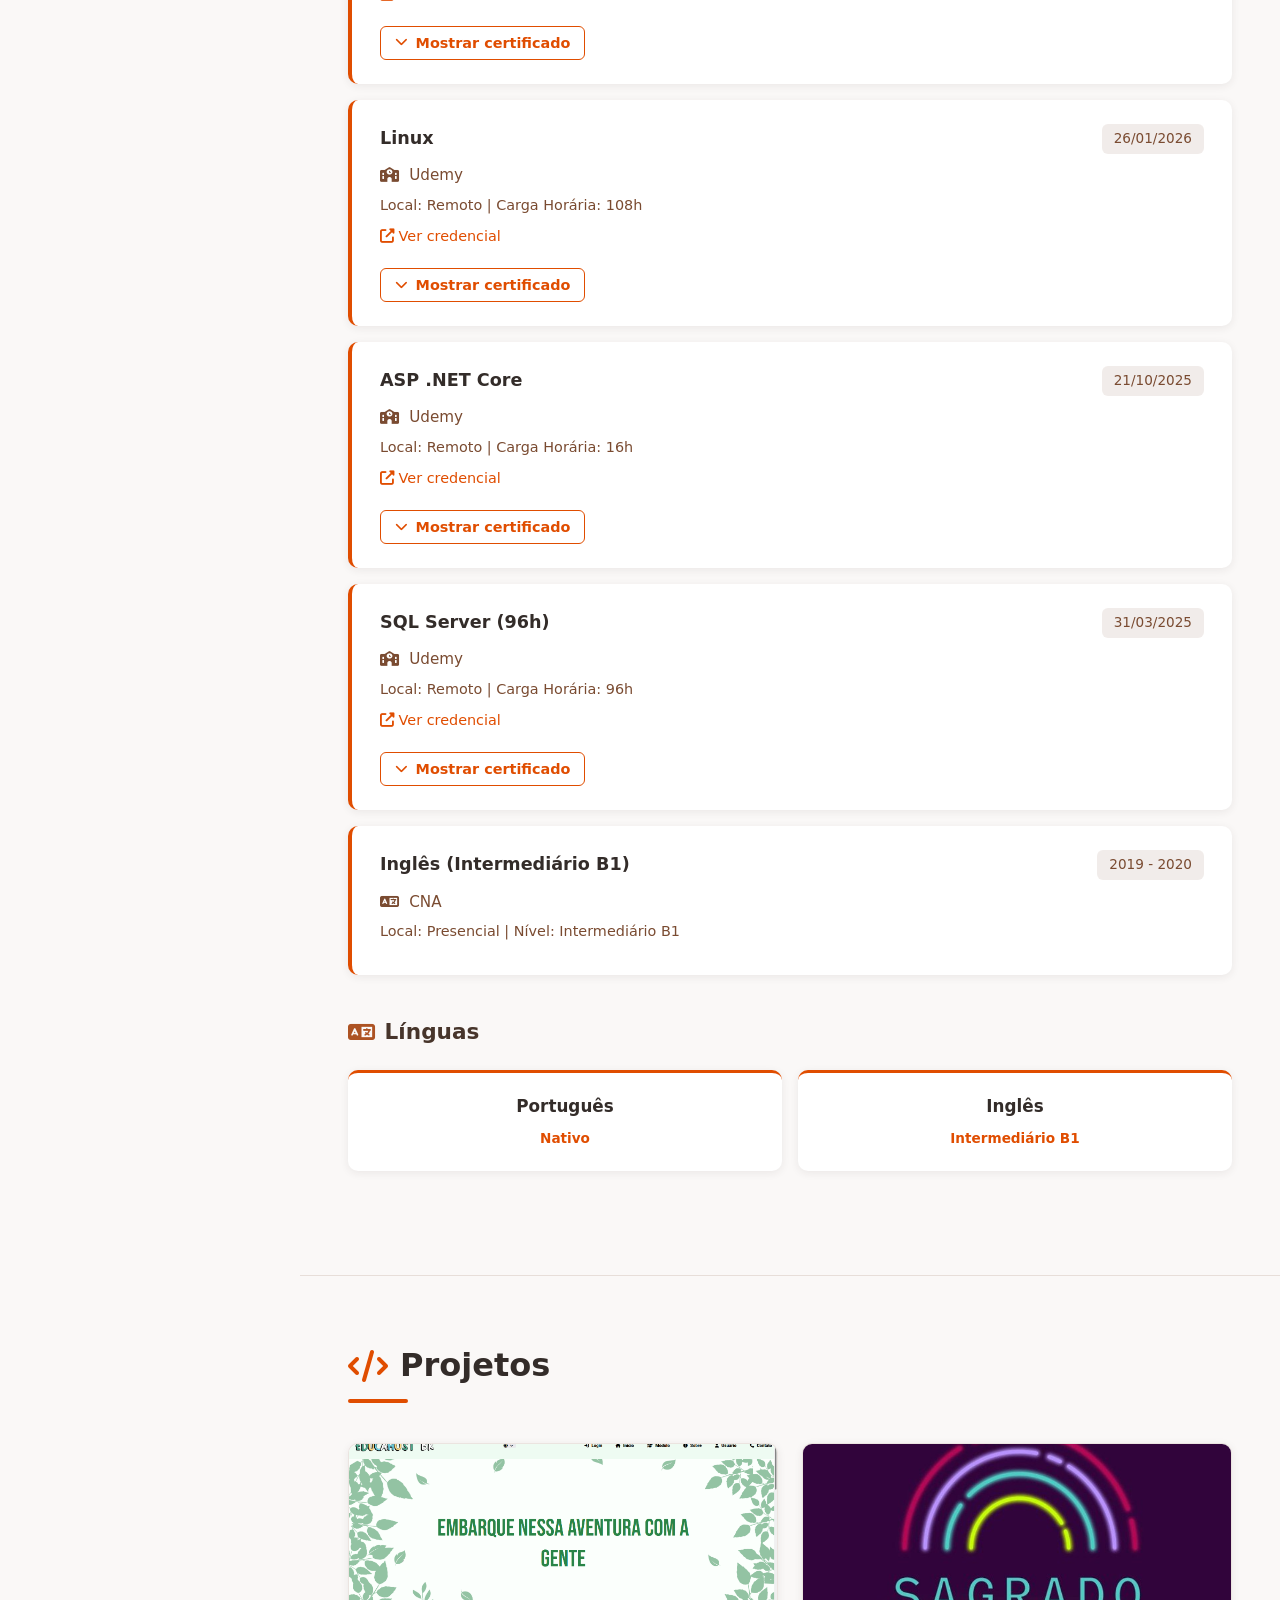
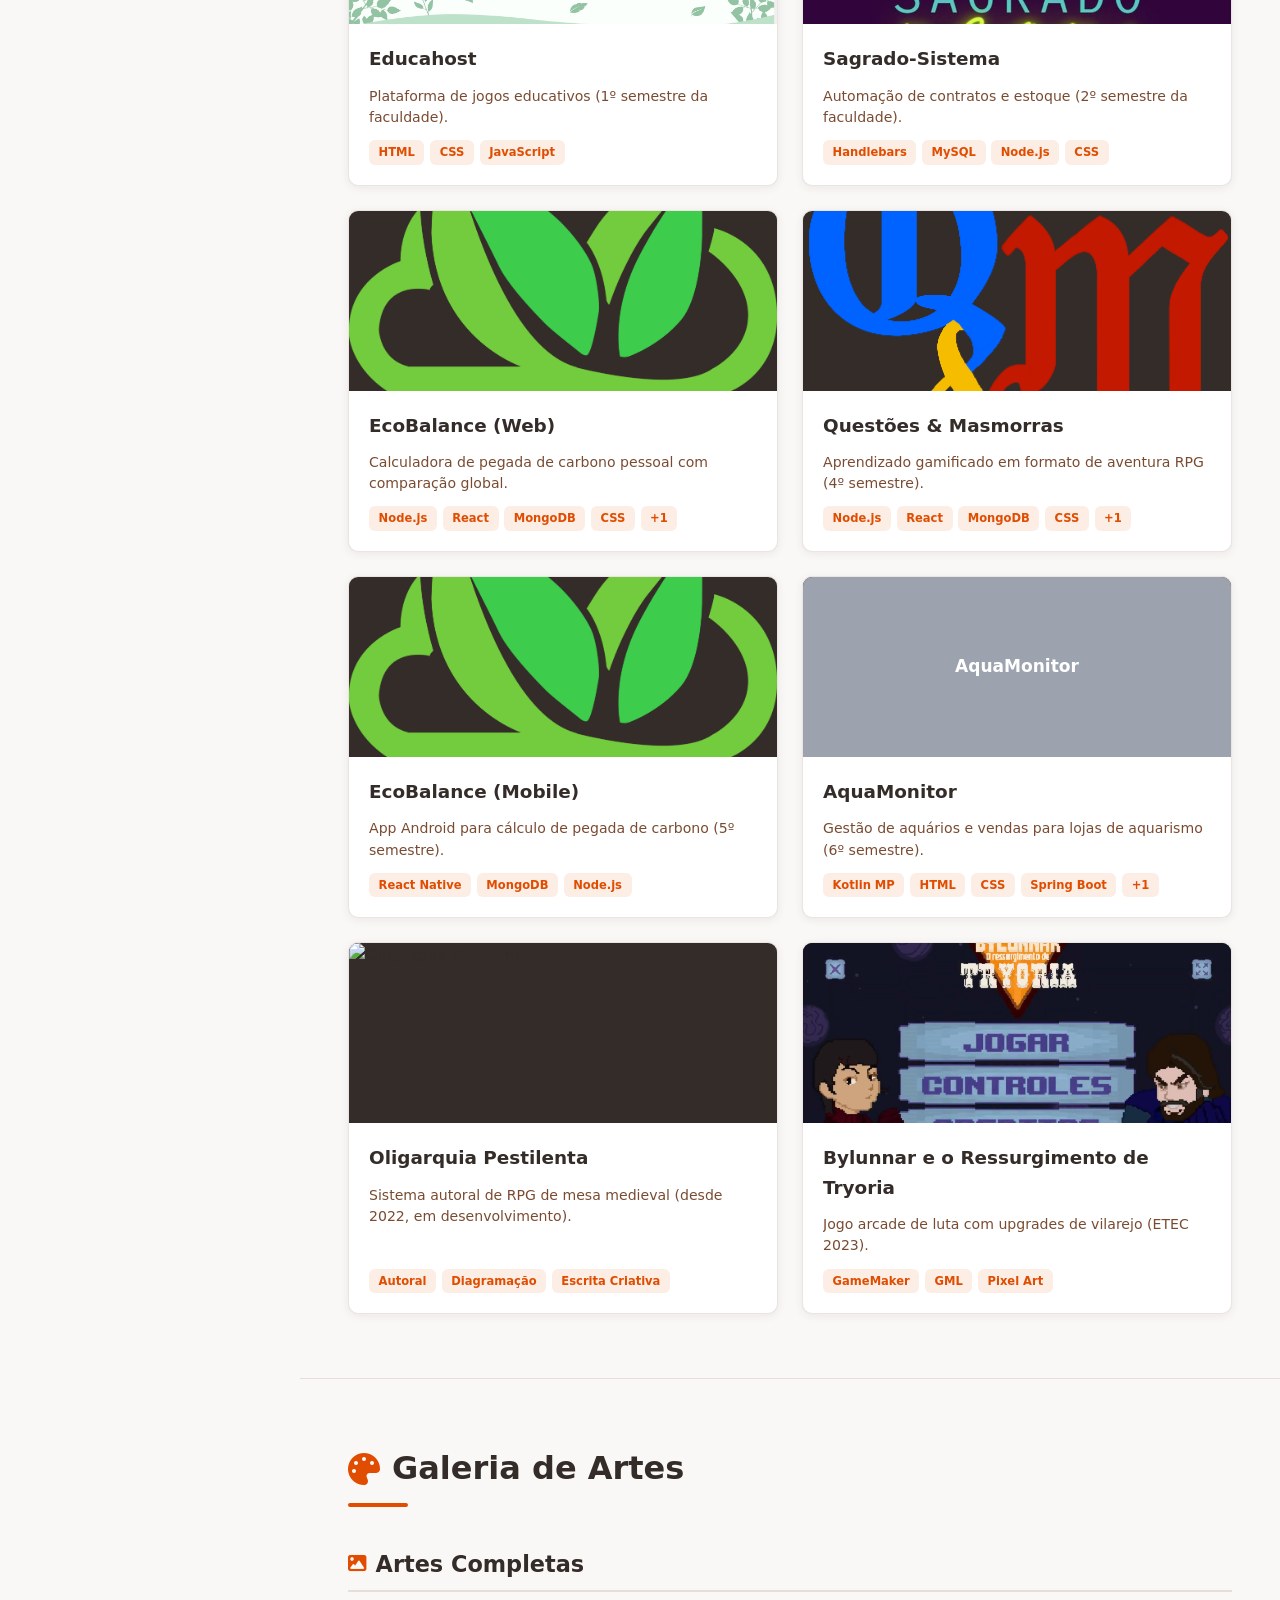
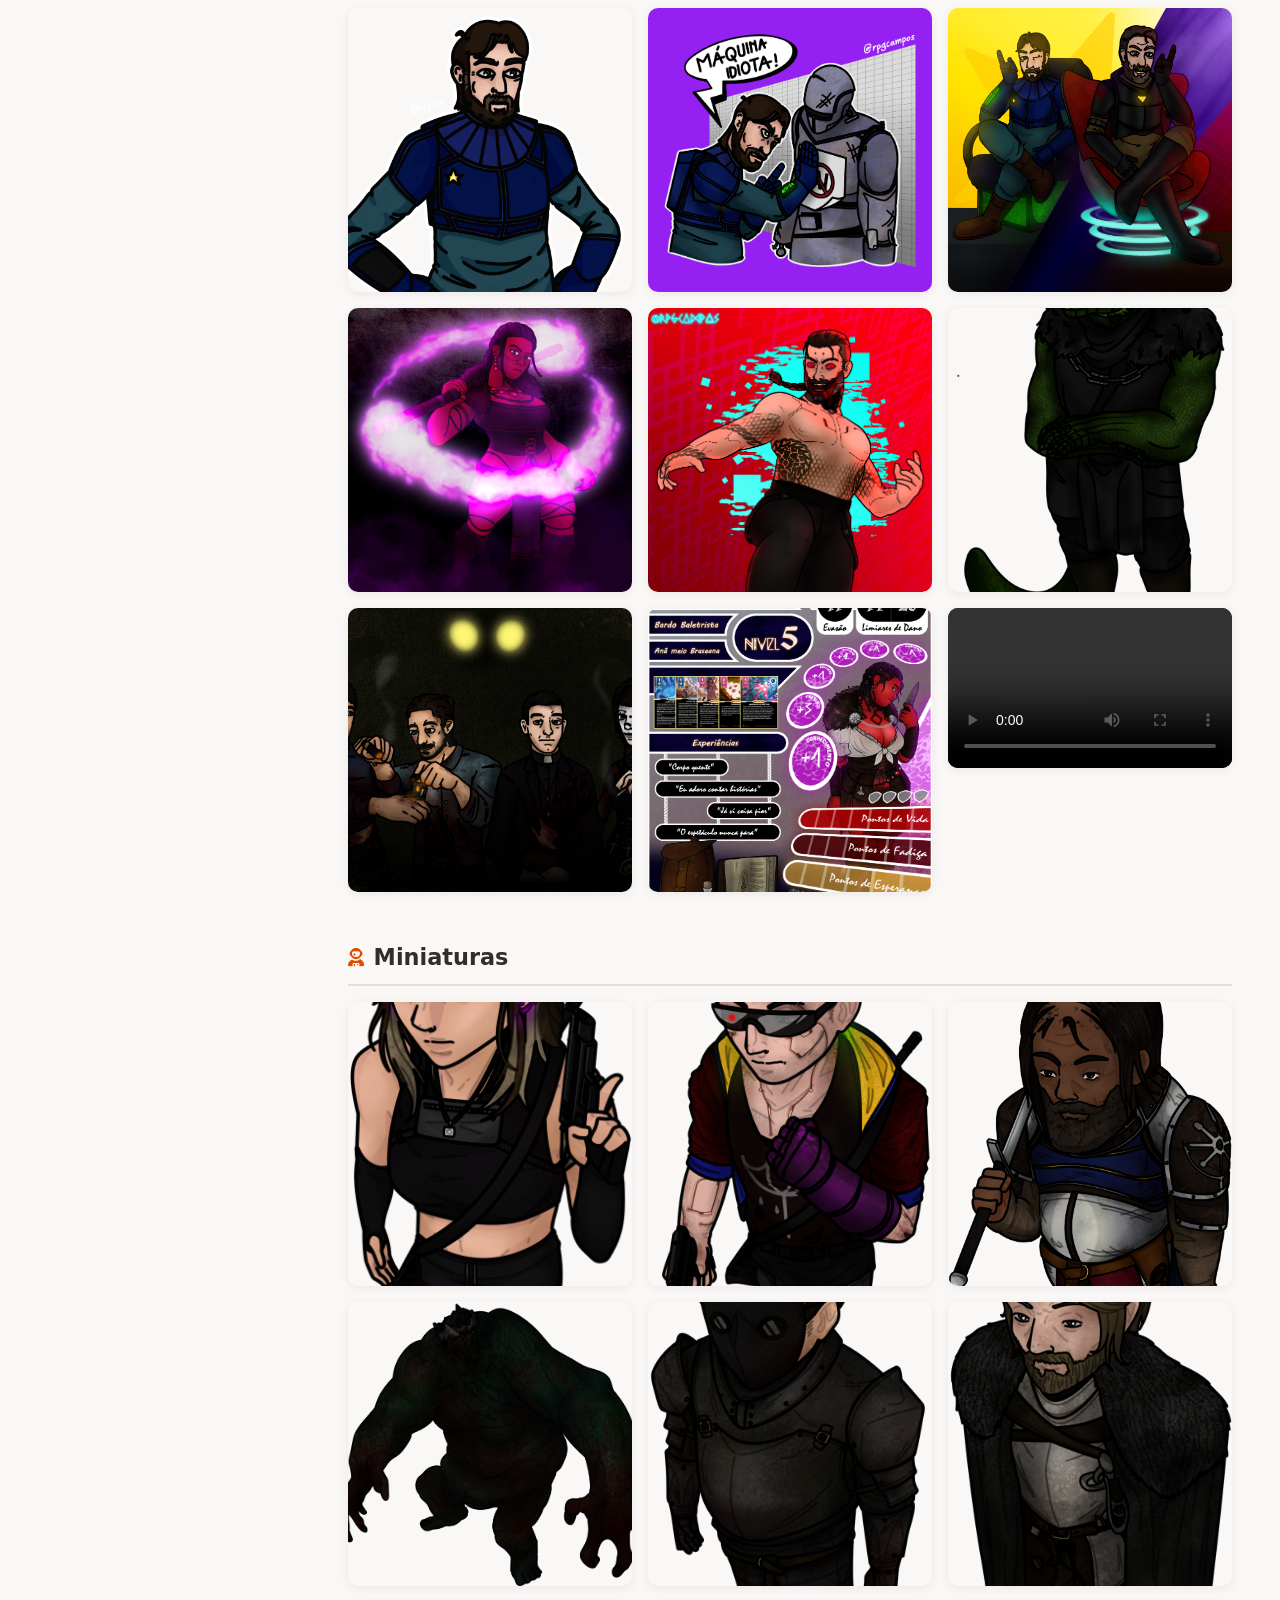
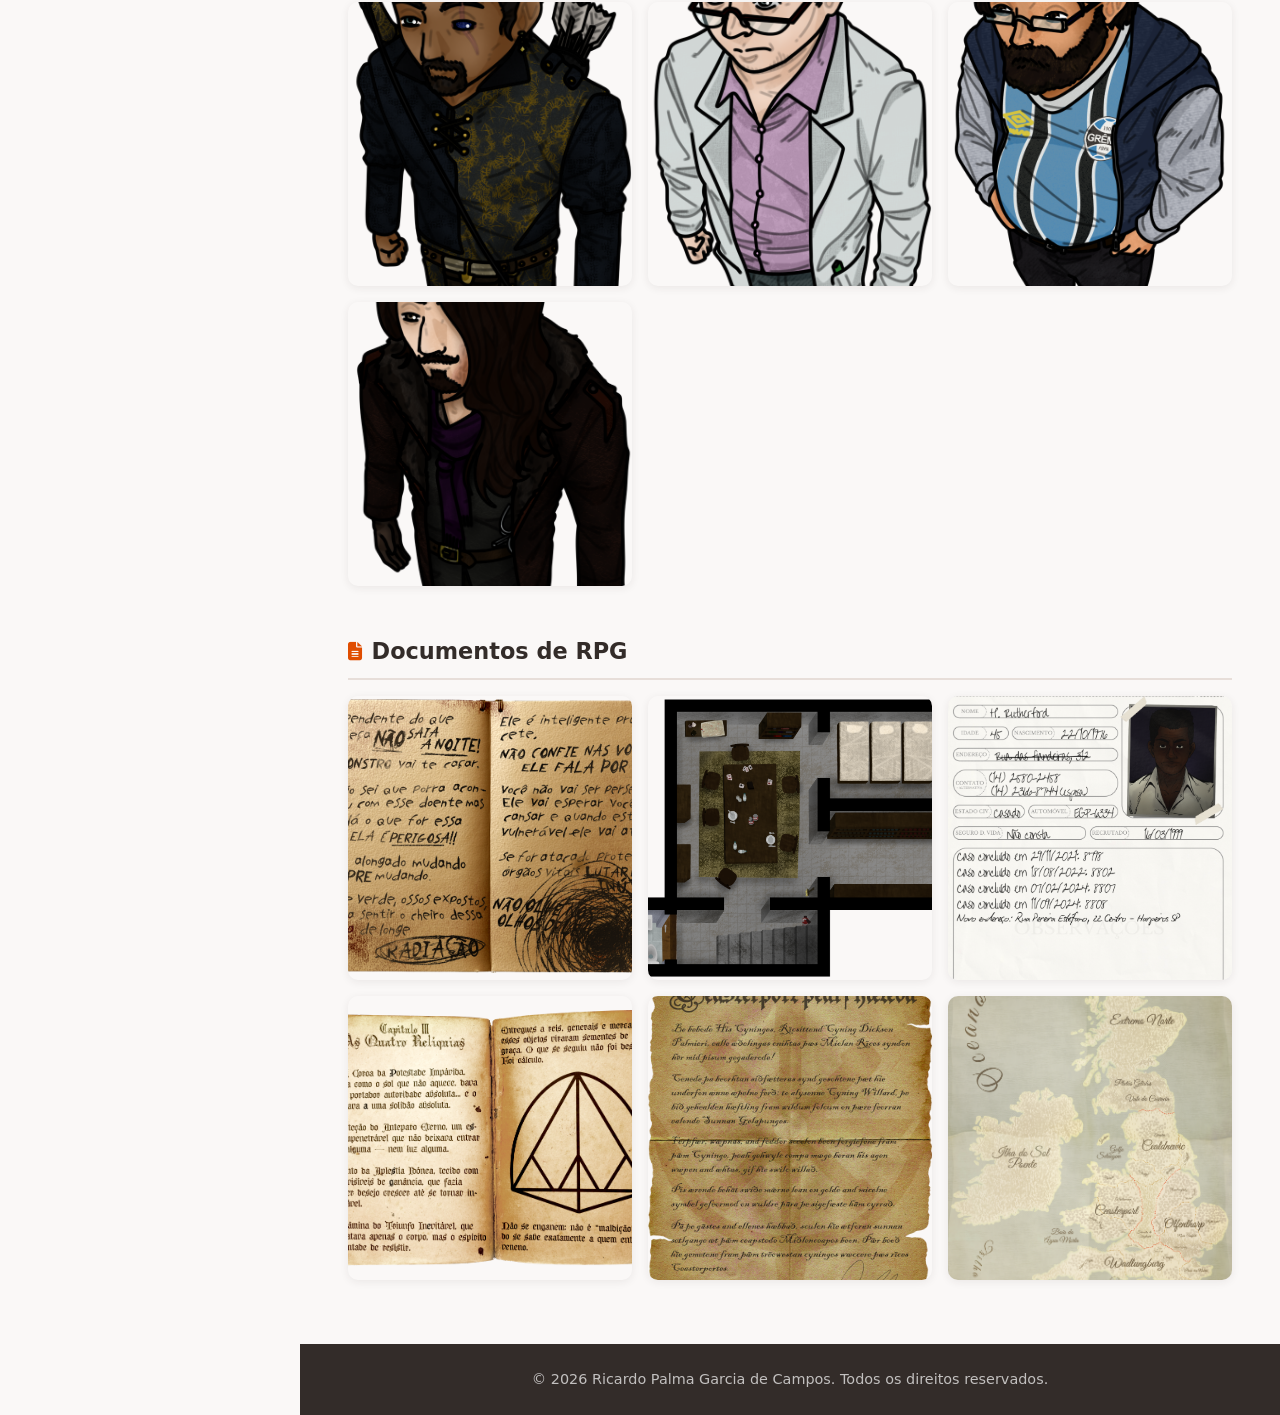
==== commit 240fdb91: "Inclusão de sessão de documentos e + conteúdo" ====
--- a/index.html
+++ b/index.html
@@ -390,13 +390,28 @@
                     <img src="assets/gallery/BayleeHarlow.png" alt="Baylee Harlow, personagem">
                 </div>
                 <div class="galeria-item">
+                    <img src="assets/gallery/BayleePassado&Futuro.png" alt="Baylee — Passado e Futuro, ilustração comparativa">
+                </div>
+                <div class="galeria-item">
                     <img src="assets/gallery/BreanneBastaoFundo.png" alt="Breanne com bastão, ilustração de fundo">
                 </div>
                 <div class="galeria-item">
                     <img src="assets/gallery/DragaoDeOnyria.png" alt="Dragão de Onyria, ilustração">
                 </div>
                 <div class="galeria-item">
+                    <img src="assets/gallery/emma.png" alt="Emma, personagem">
+                </div>
+                <div class="galeria-item">
                     <img src="assets/gallery/EquipeTOS.png" alt="Equipe TOS, ilustração de grupo">
+                </div>
+                <div class="galeria-item">
+                    <img src="assets/gallery/FichaBreanne2.png" alt="Ficha de personagem — Breanne, versão 2">
+                </div>
+                <div class="galeria-item galeria-video">
+                    <video controls preload="metadata" poster="">
+                        <source src="assets/gallery/aparição.mp4" type="video/mp4">
+                        Seu navegador não suporta vídeos HTML5.
+                    </video>
                 </div>
             </div>
 
@@ -405,19 +420,58 @@
             </h3>
             <div class="galeria-grid">
                 <div class="galeria-item">
+                    <img src="assets/gallery/miniHelarin2.png" alt="Miniatura — Helarin">
+                </div>
+                <div class="galeria-item">
                     <img src="assets/gallery/miniJaime51.png" alt="Miniatura — Jaime 51">
                 </div>
                 <div class="galeria-item">
                     <img src="assets/gallery/miniJeffCombate.png" alt="Miniatura — Jeff em combate">
                 </div>
                 <div class="galeria-item">
+                    <img src="assets/gallery/miniLorde Dos Esgotos.png" alt="Miniatura — Lorde dos Esgotos">
+                </div>
+                <div class="galeria-item">
                     <img src="assets/gallery/miniRoland.png" alt="Miniatura — Roland">
                 </div>
                 <div class="galeria-item">
                     <img src="assets/gallery/miniThorian1Capa.png" alt="Miniatura — Thorian 1, capa">
                 </div>
                 <div class="galeria-item">
+                    <img src="assets/gallery/minigrannus.png" alt="Miniatura — Grannus">
+                </div>
+                <div class="galeria-item">
+                    <img src="assets/gallery/mininorman.png" alt="Miniatura — Norman">
+                </div>
+                <div class="galeria-item">
+                    <img src="assets/gallery/minivictor.png" alt="Miniatura — Victor">
+                </div>
+                <div class="galeria-item">
                     <img src="assets/gallery/minivincepos1.png" alt="Miniatura — Vince, pose 1">
+                </div>
+            </div>
+
+            <h3 class="galeria-subtitle">
+                <i class="fas fa-file-alt"></i> Documentos de RPG
+            </h3>
+            <div class="galeria-grid">
+                <div class="galeria-item">
+                    <img src="assets/gallery/docAgenda_pag3&4.png" alt="Documento RPG — Agenda, páginas 3 e 4">
+                </div>
+                <div class="galeria-item">
+                    <img src="assets/gallery/docBunker.png" alt="Documento RPG — Bunker">
+                </div>
+                <div class="galeria-item">
+                    <img src="assets/gallery/docFicha Rutherford.png" alt="Documento RPG — Ficha Rutherford">
+                </div>
+                <div class="galeria-item">
+                    <img src="assets/gallery/docOSADN4paginas.png" alt="Documento RPG — O SADN, 4 páginas">
+                </div>
+                <div class="galeria-item">
+                    <img src="assets/gallery/docOctujcnn f'Htgagt Lknnghgtd.png" alt="Documento RPG — Cifra e anotações">
+                </div>
+                <div class="galeria-item">
+                    <img src="assets/gallery/docmapanovo.png" alt="Documento RPG — Mapa novo">
                 </div>
             </div>
         </section>
--- a/css/style.css
+++ b/css/style.css
@@ -517,6 +517,23 @@
     transform: scale(1.1);
 }
 
+.galeria-item.galeria-video {
+    aspect-ratio: 16 / 9;
+    cursor: default;
+}
+
+.galeria-item.galeria-video:hover {
+    transform: none;
+}
+
+.galeria-item video {
+    width: 100%;
+    height: 100%;
+    object-fit: cover;
+    background: #000;
+    display: block;
+}
+
 .galeria-subtitle {
     margin: 2rem 0 1rem;
     font-size: 1.4rem;
@@ -837,6 +854,14 @@
     transform: scale(1.02);
     box-shadow: 0 6px 16px rgba(224, 77, 0, 0.2);
 }
+
+.modal-screenshots video {
+    grid-column: 1 / -1;
+    aspect-ratio: 16 / 9;
+    border-radius: var(--radius-sm);
+    border: 2px solid var(--cor-border);
+    background: #000;
+}
 /* #endregion */
 
 /* #region Modal Galeria (Lightbox) */
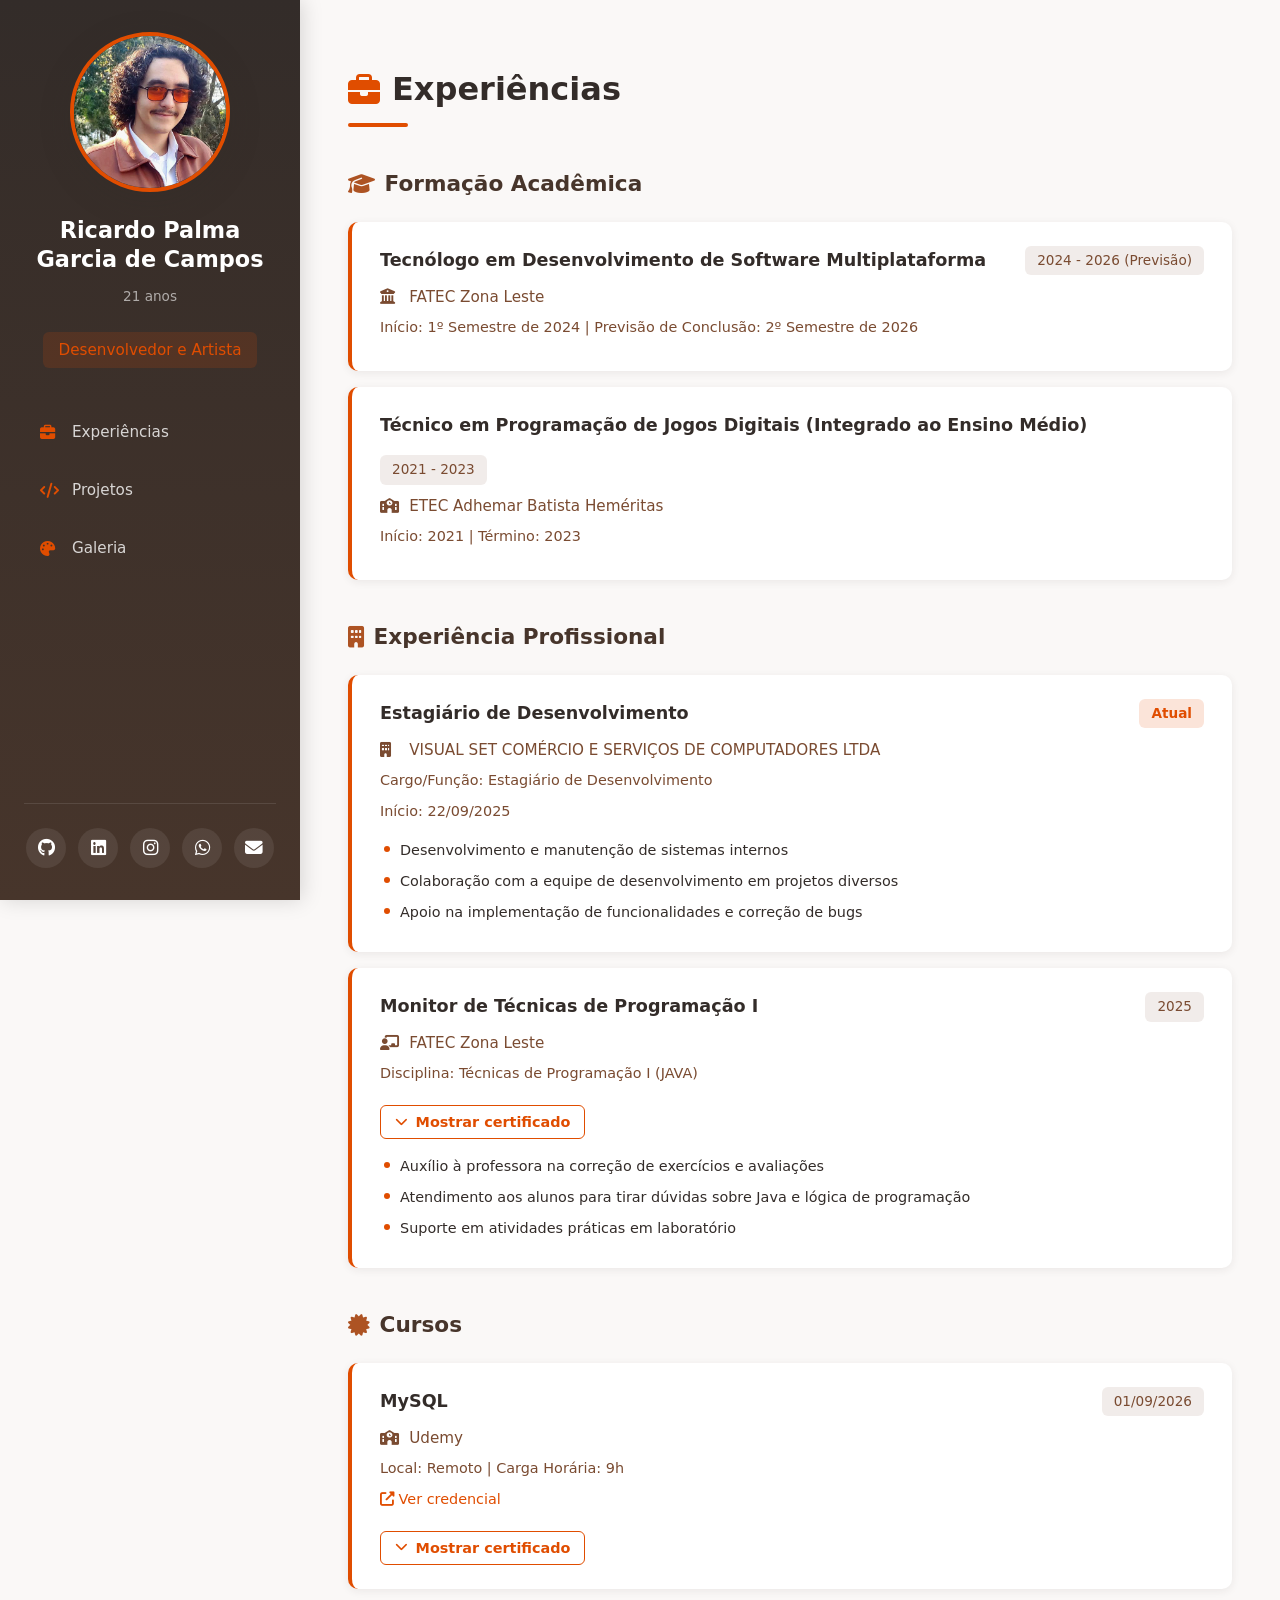
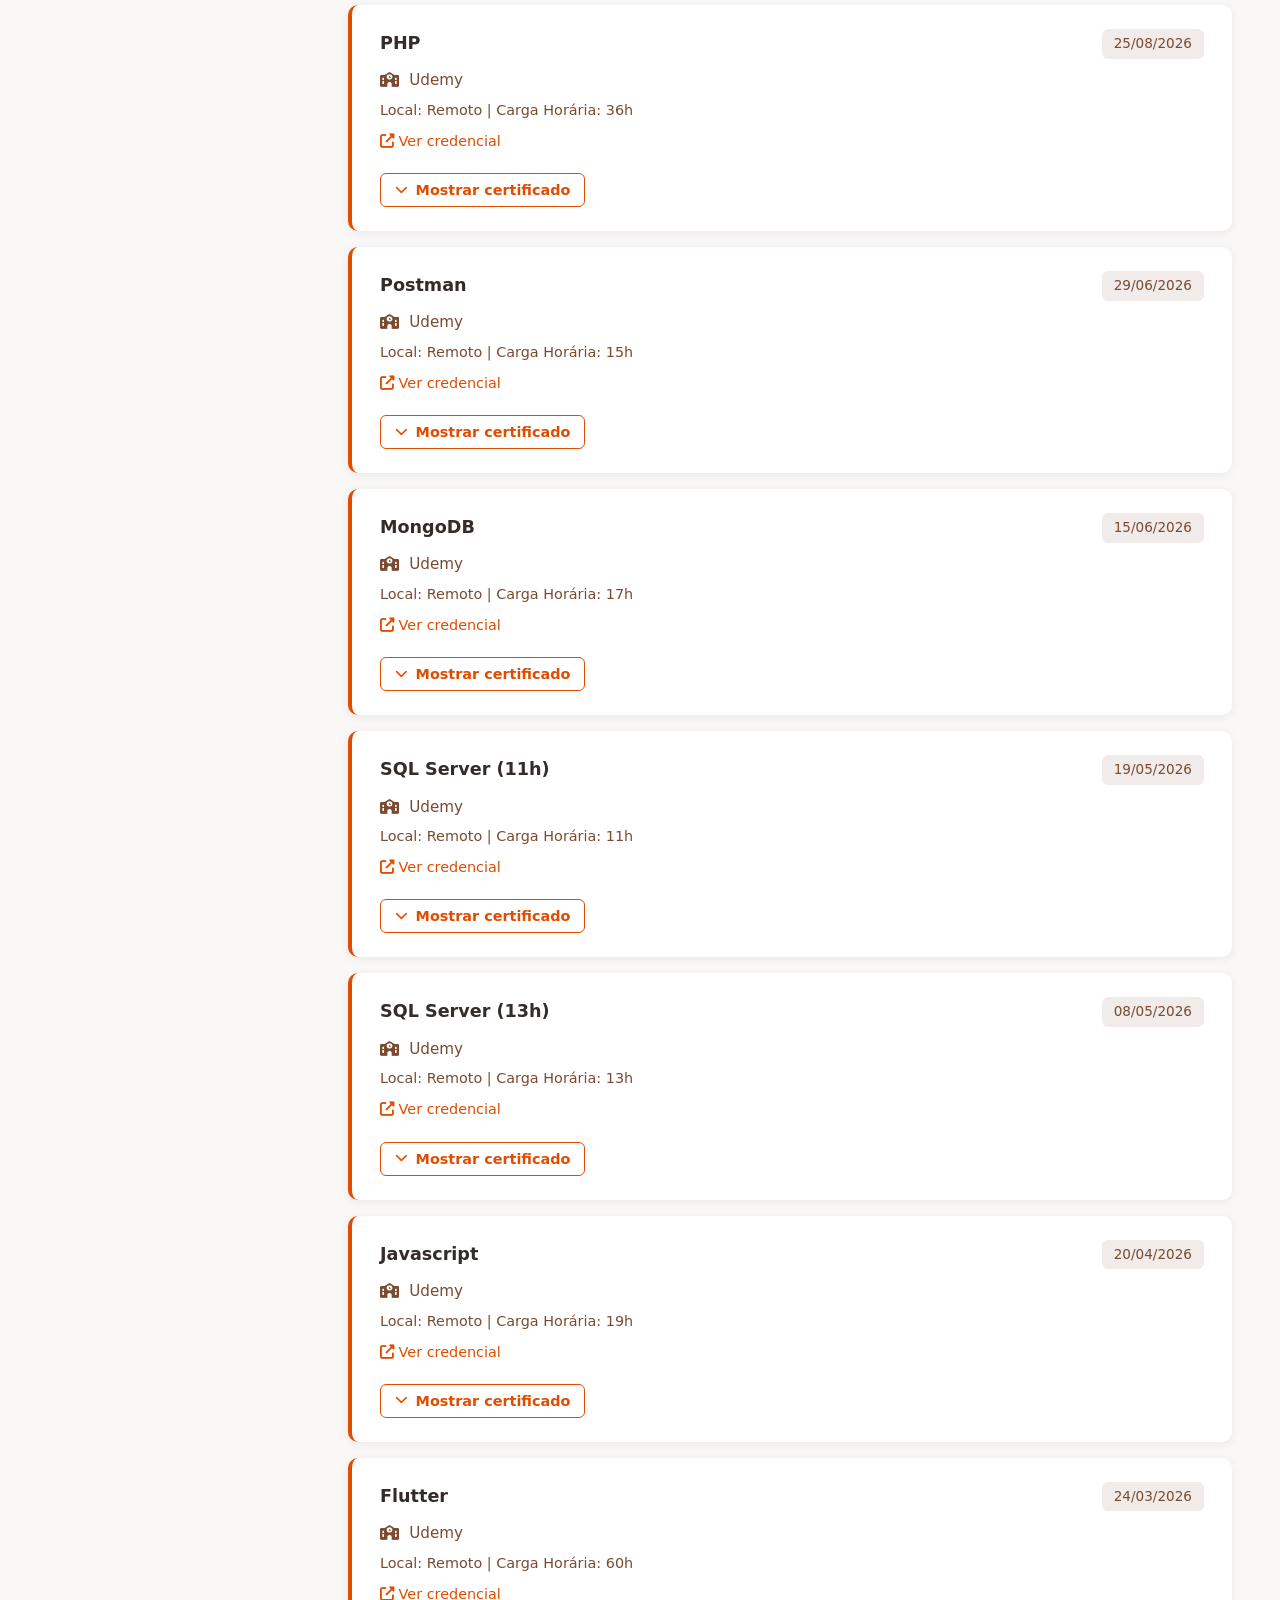
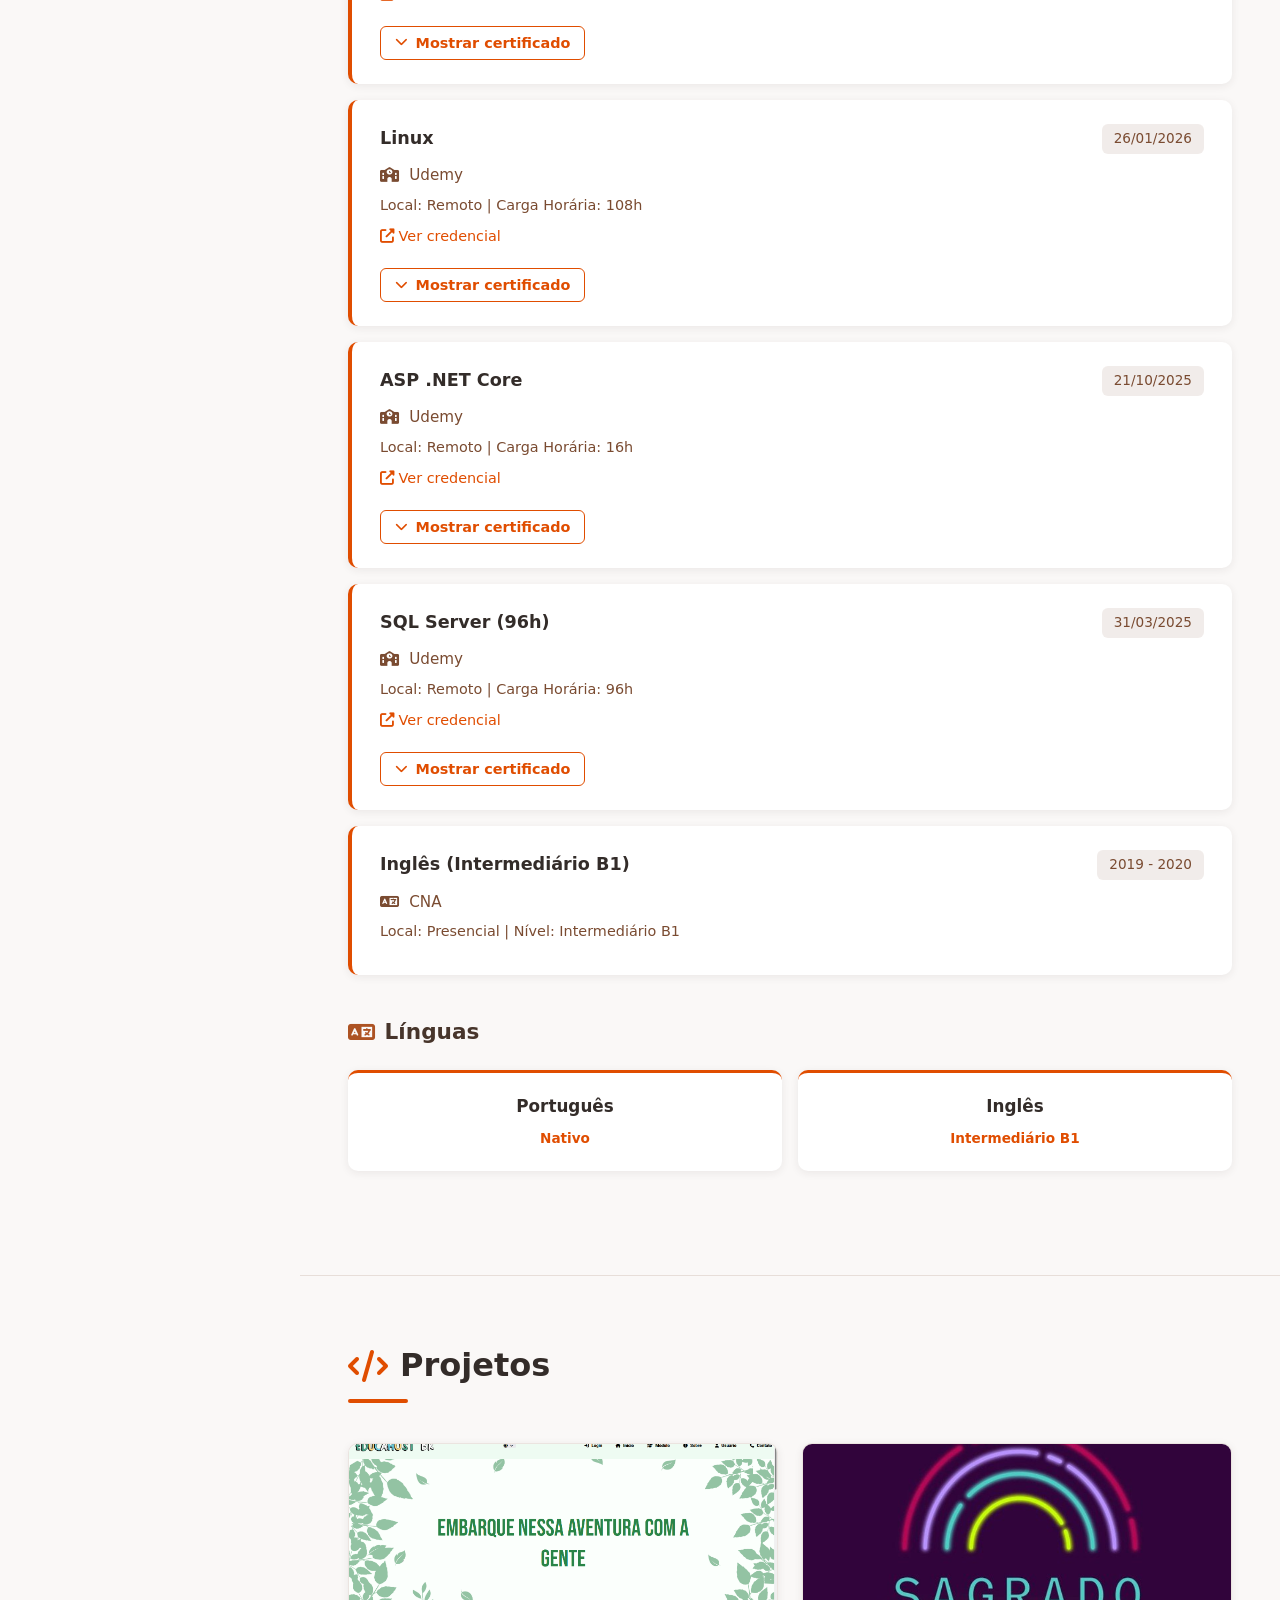
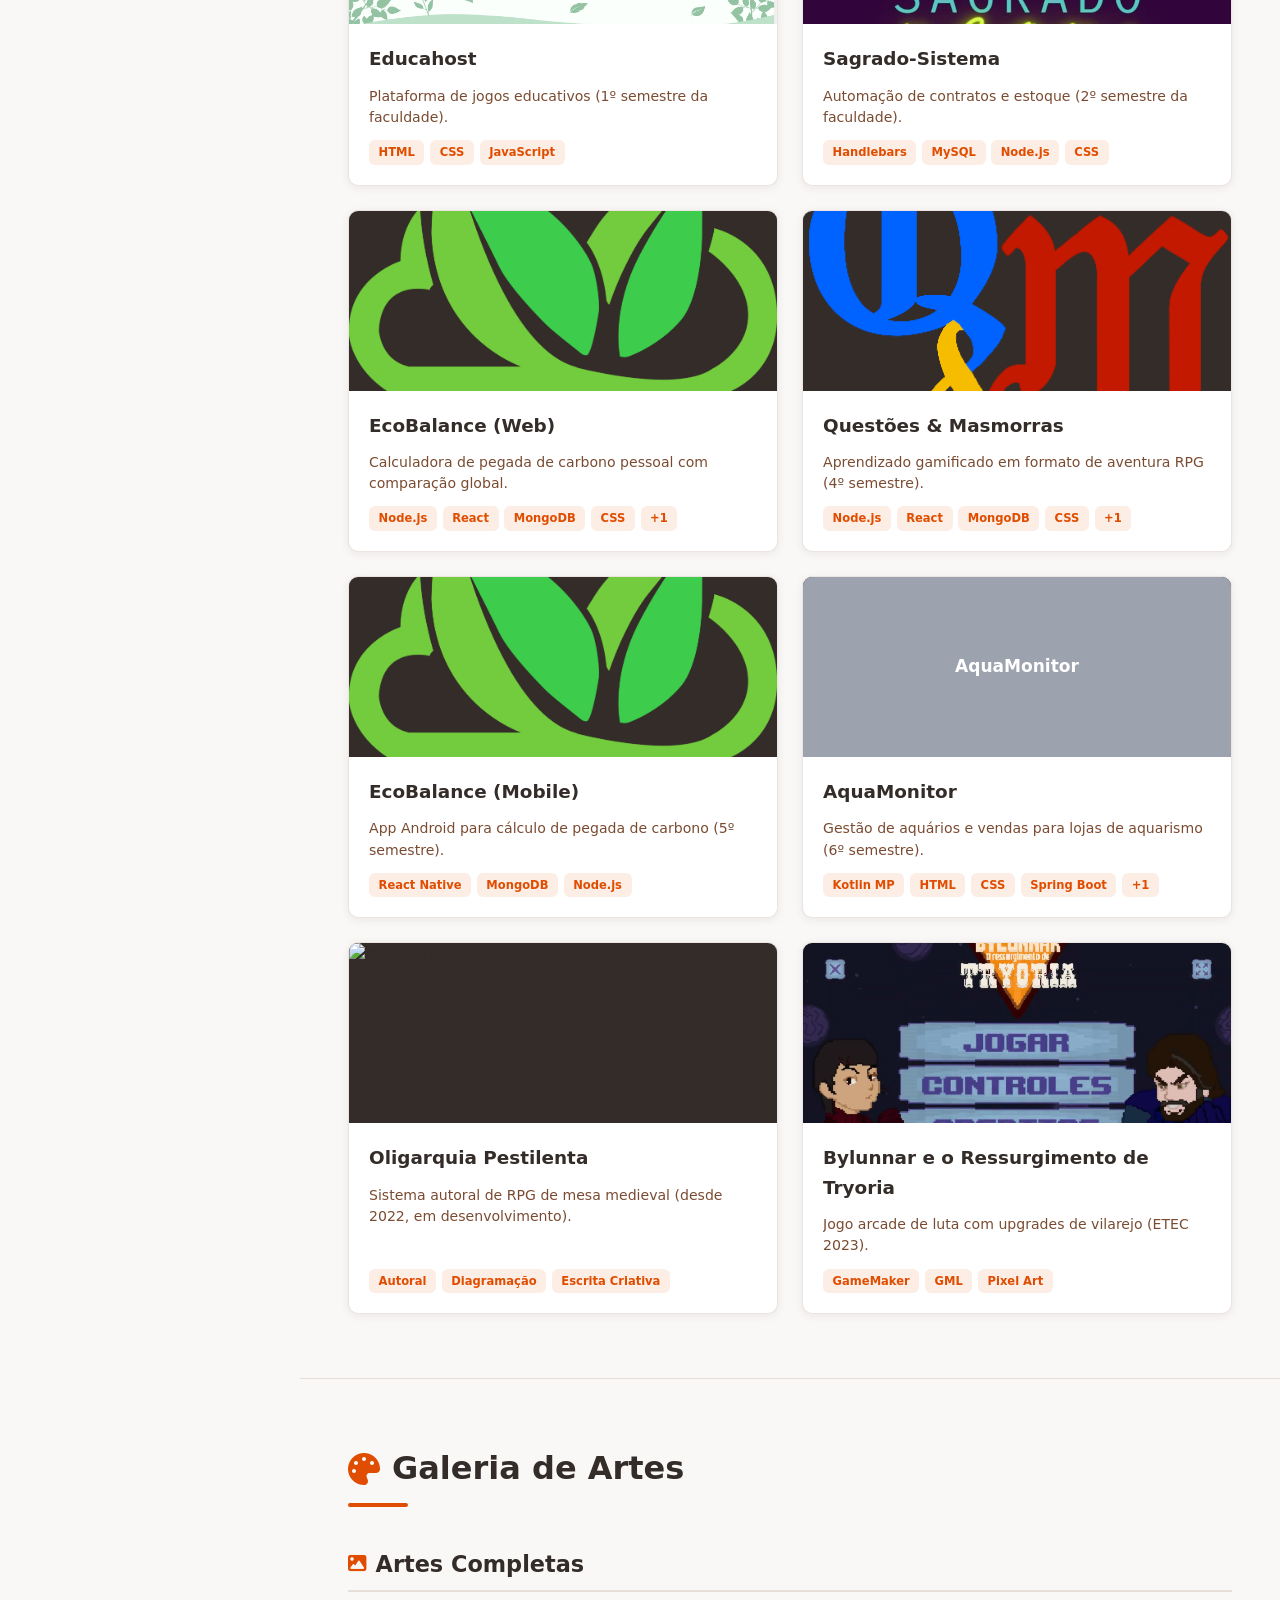
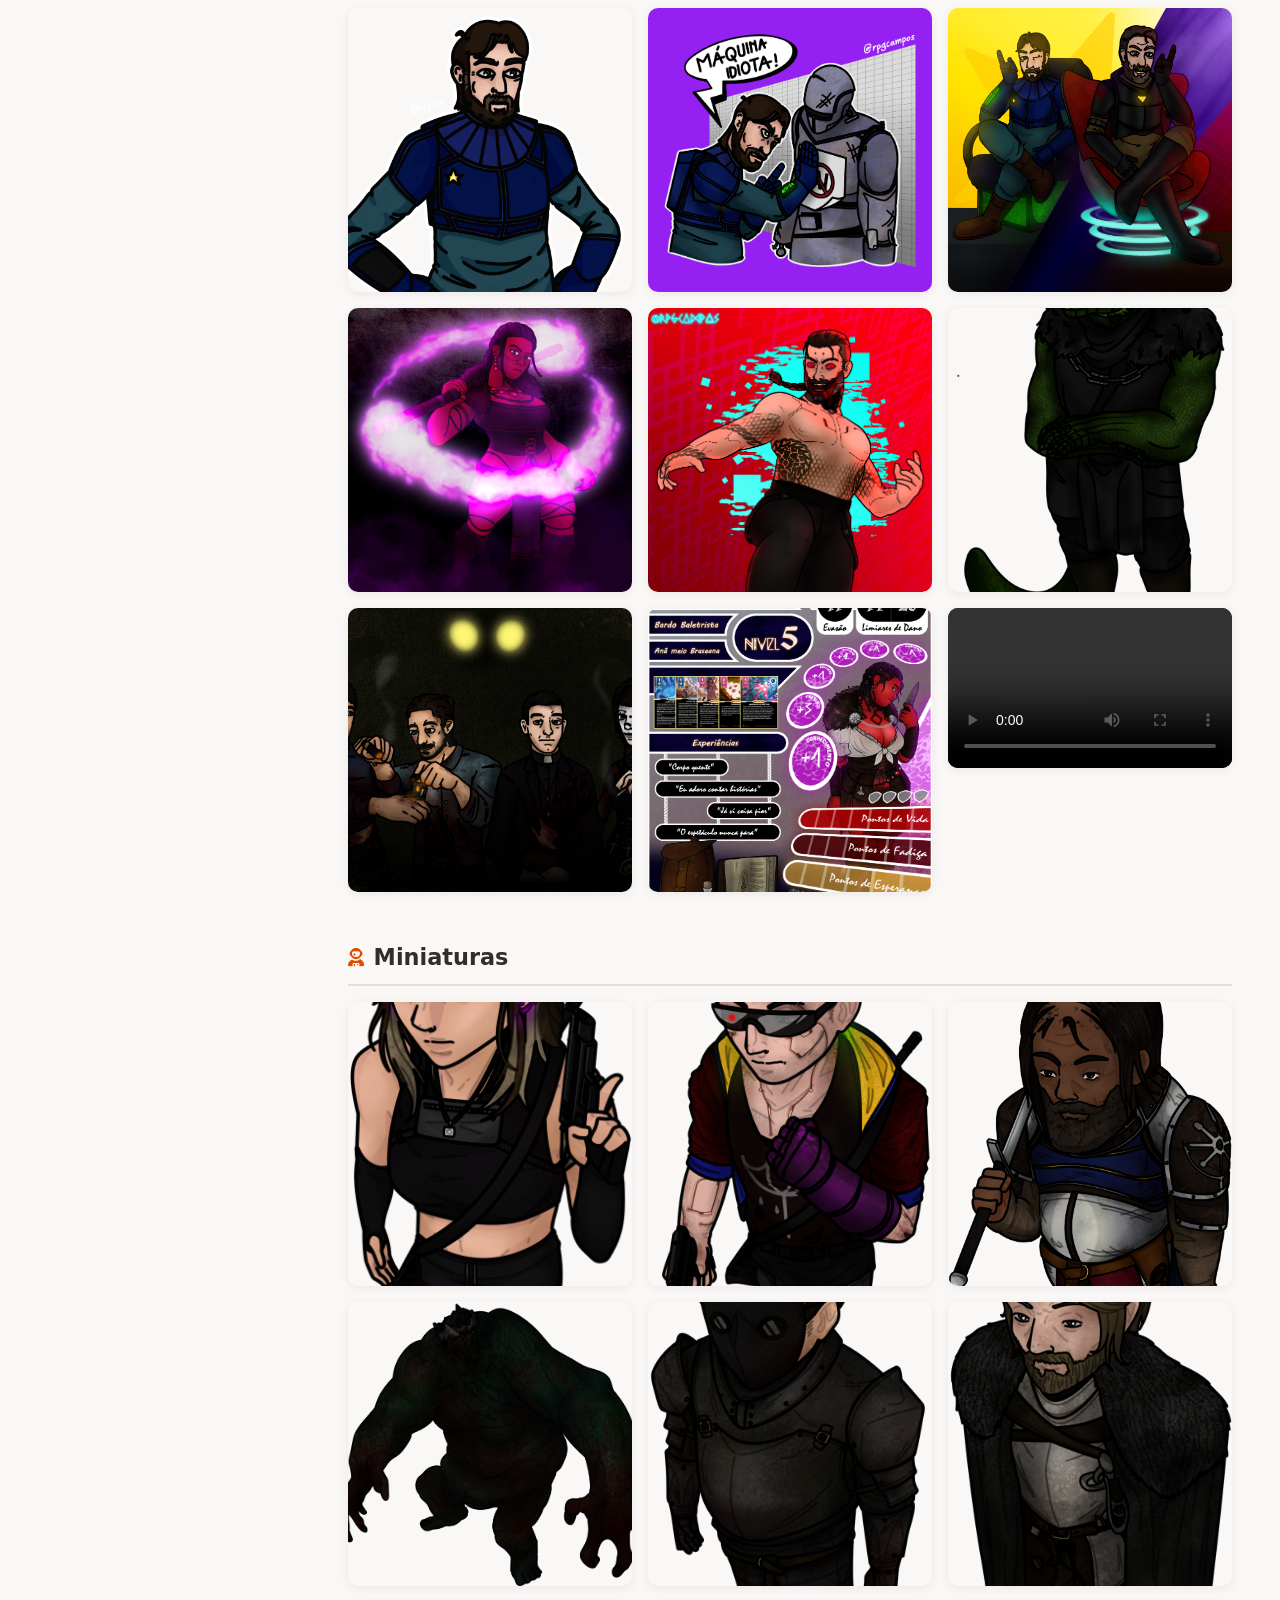
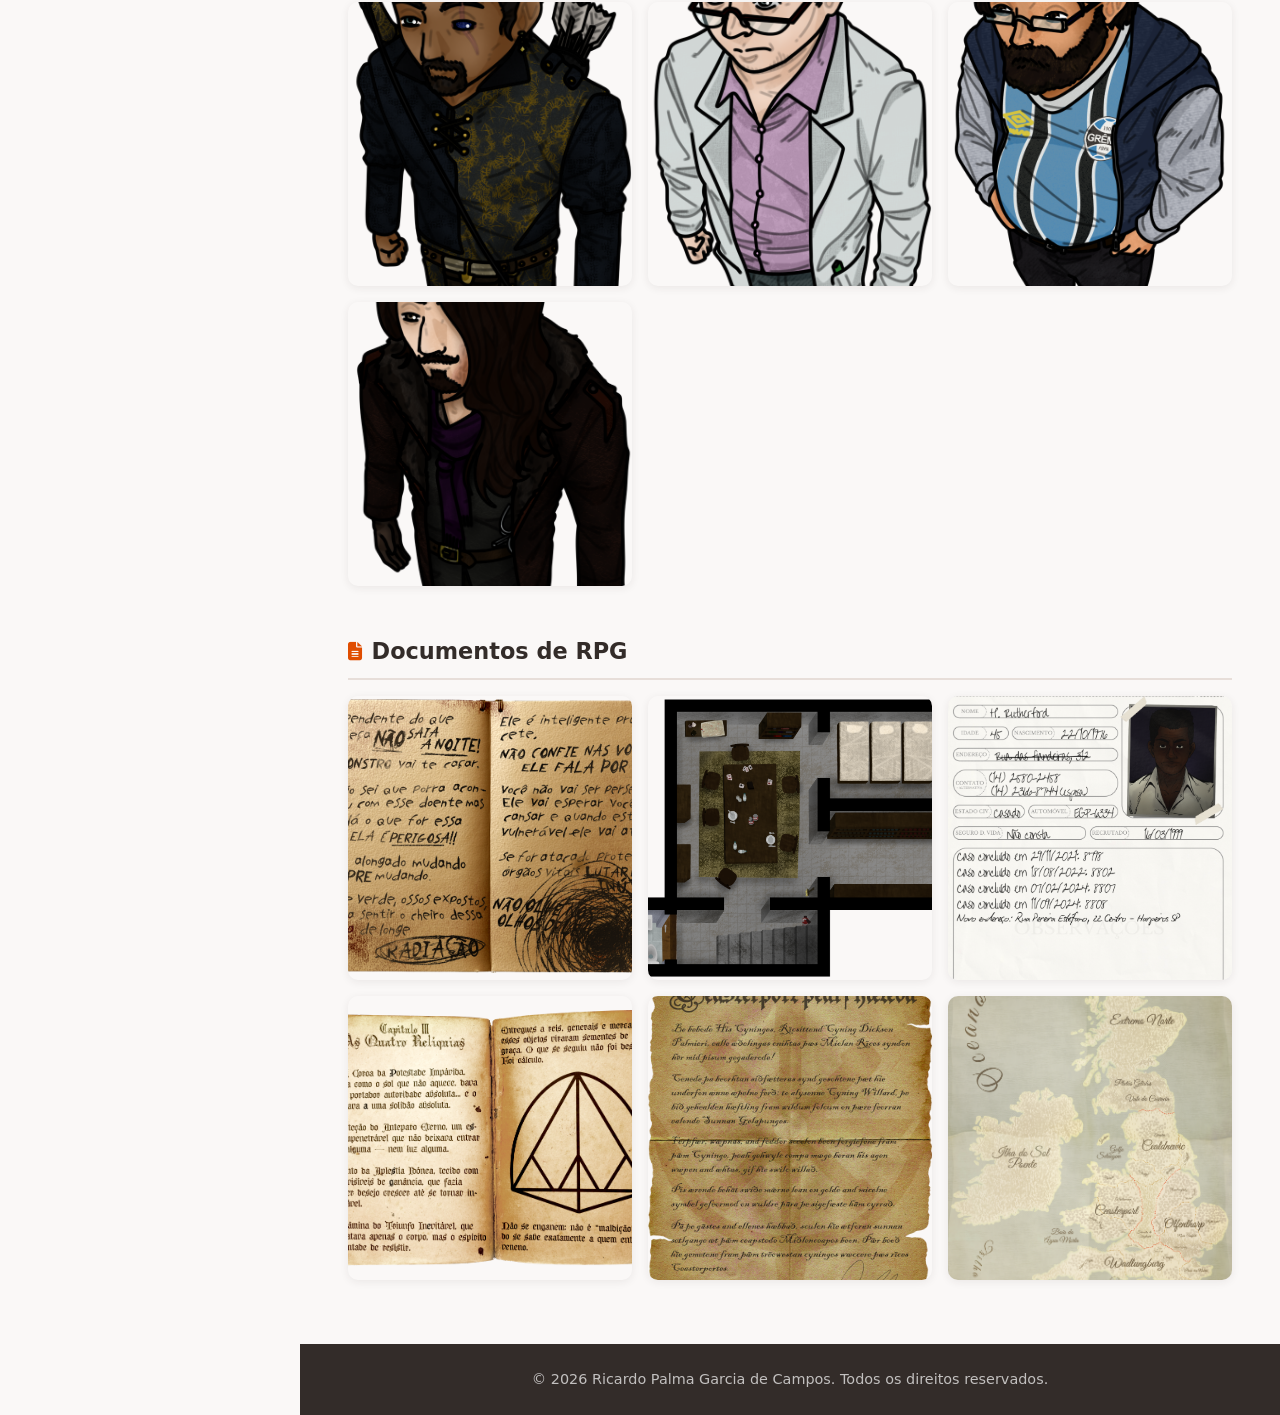
==== commit b36f9314: "Alterações pontuais" ====
--- a/index.html
+++ b/index.html
@@ -3,7 +3,7 @@
 <head>
     <meta charset="UTF-8">
     <meta name="viewport" content="width=device-width, initial-scale=1.0">
-    <title>Portfólio | Ricardo Palma Campos</title>
+    <title>Portfólio | Ricardo Palma Garcia de Campos</title>
     <link rel="stylesheet" href="css/style.css">
     <link rel="stylesheet" href="https://cdnjs.cloudflare.com/ajax/libs/font-awesome/6.5.1/css/all.min.css">
 </head>
@@ -12,10 +12,10 @@
     <aside class="sidebar">
         <div class="sidebar-content">
             <div class="profile-photo">
-                <img src="assets/images/foto.png" alt="Foto de perfil de Ricardo Palma Garcia de Campos">
-            </div>
-            <h1 class="profile-name">Ricardo Palma Campos</h1>
-            <p class="profile-gender">20 anos</p>
+                <img src="assets/images/foto.jpg" alt="Foto de perfil de Ricardo Palma Garcia de Campos">
+            </div>
+            <h1 class="profile-name">Ricardo Palma Garcia de Campos</h1>
+            <p class="profile-gender">21 anos</p>
             <p class="profile-title">Desenvolvedor e Artista</p>
 
             <nav class="nav-menu">
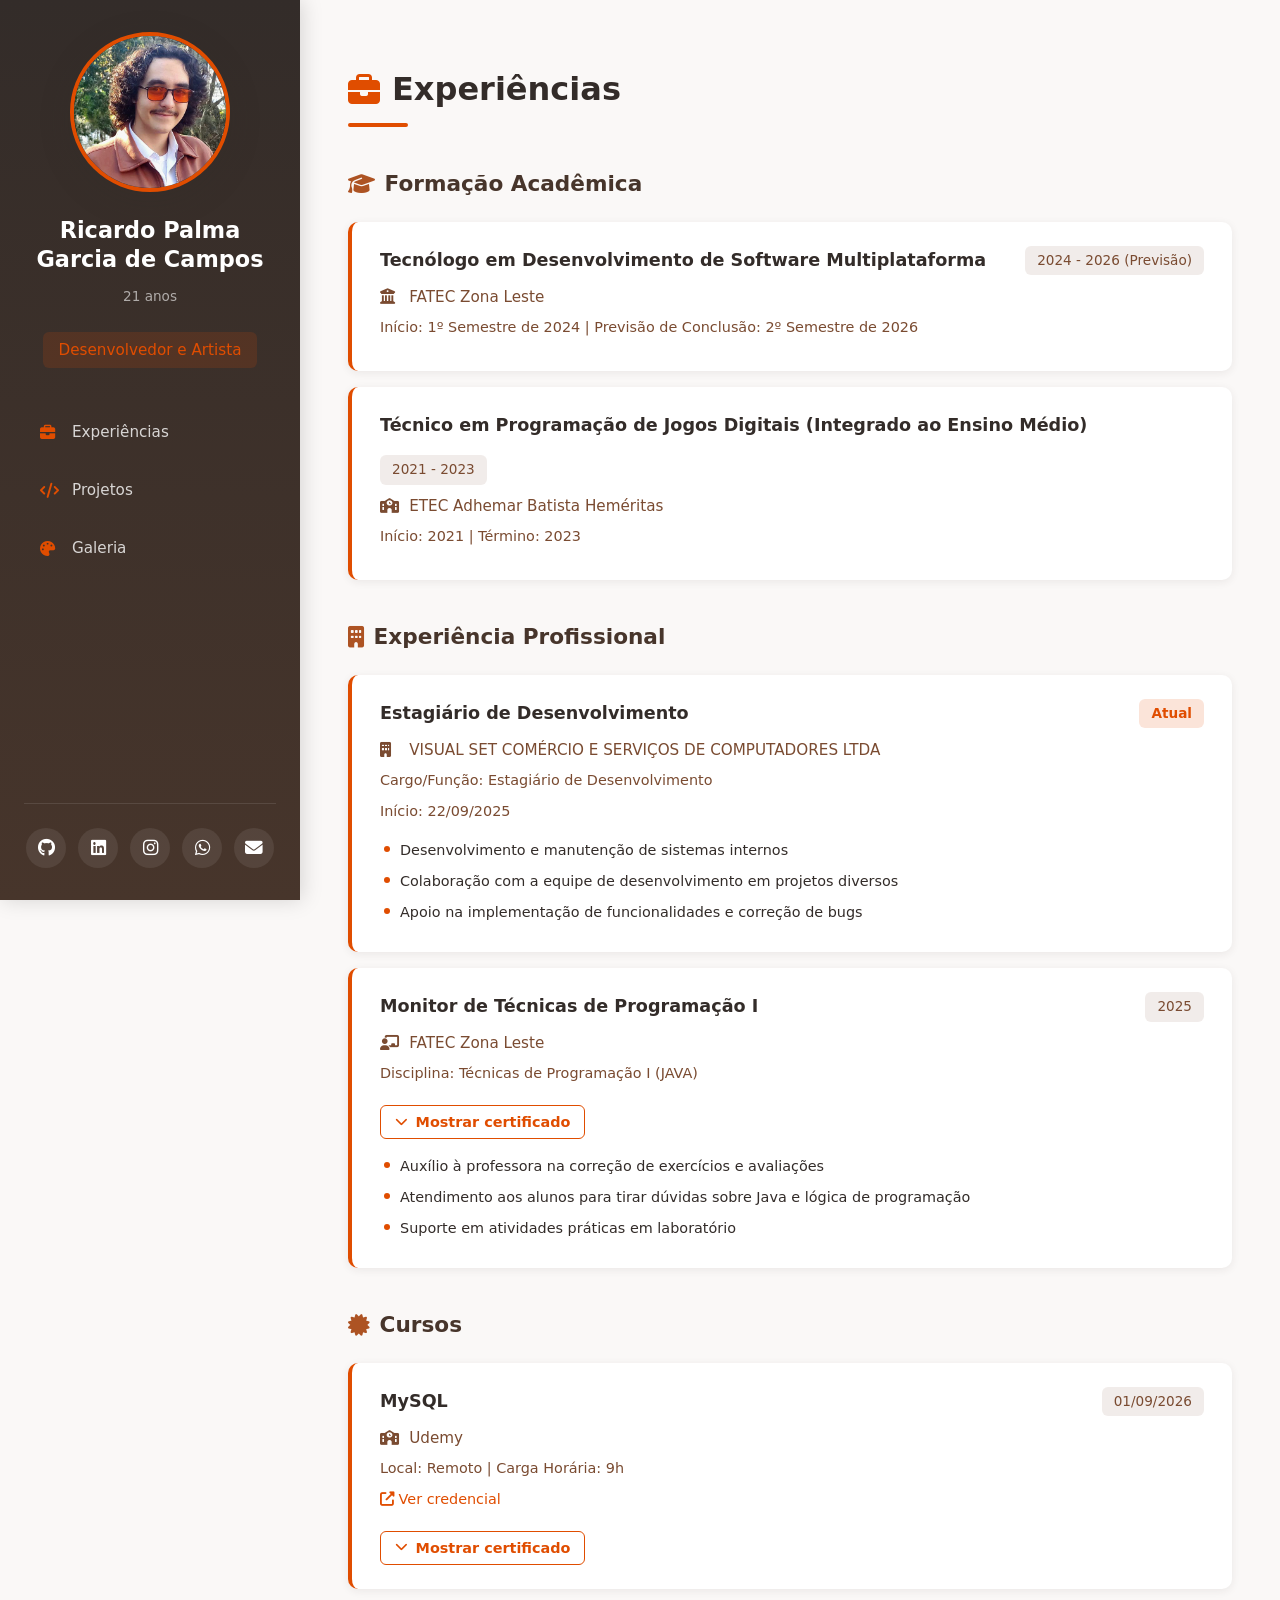
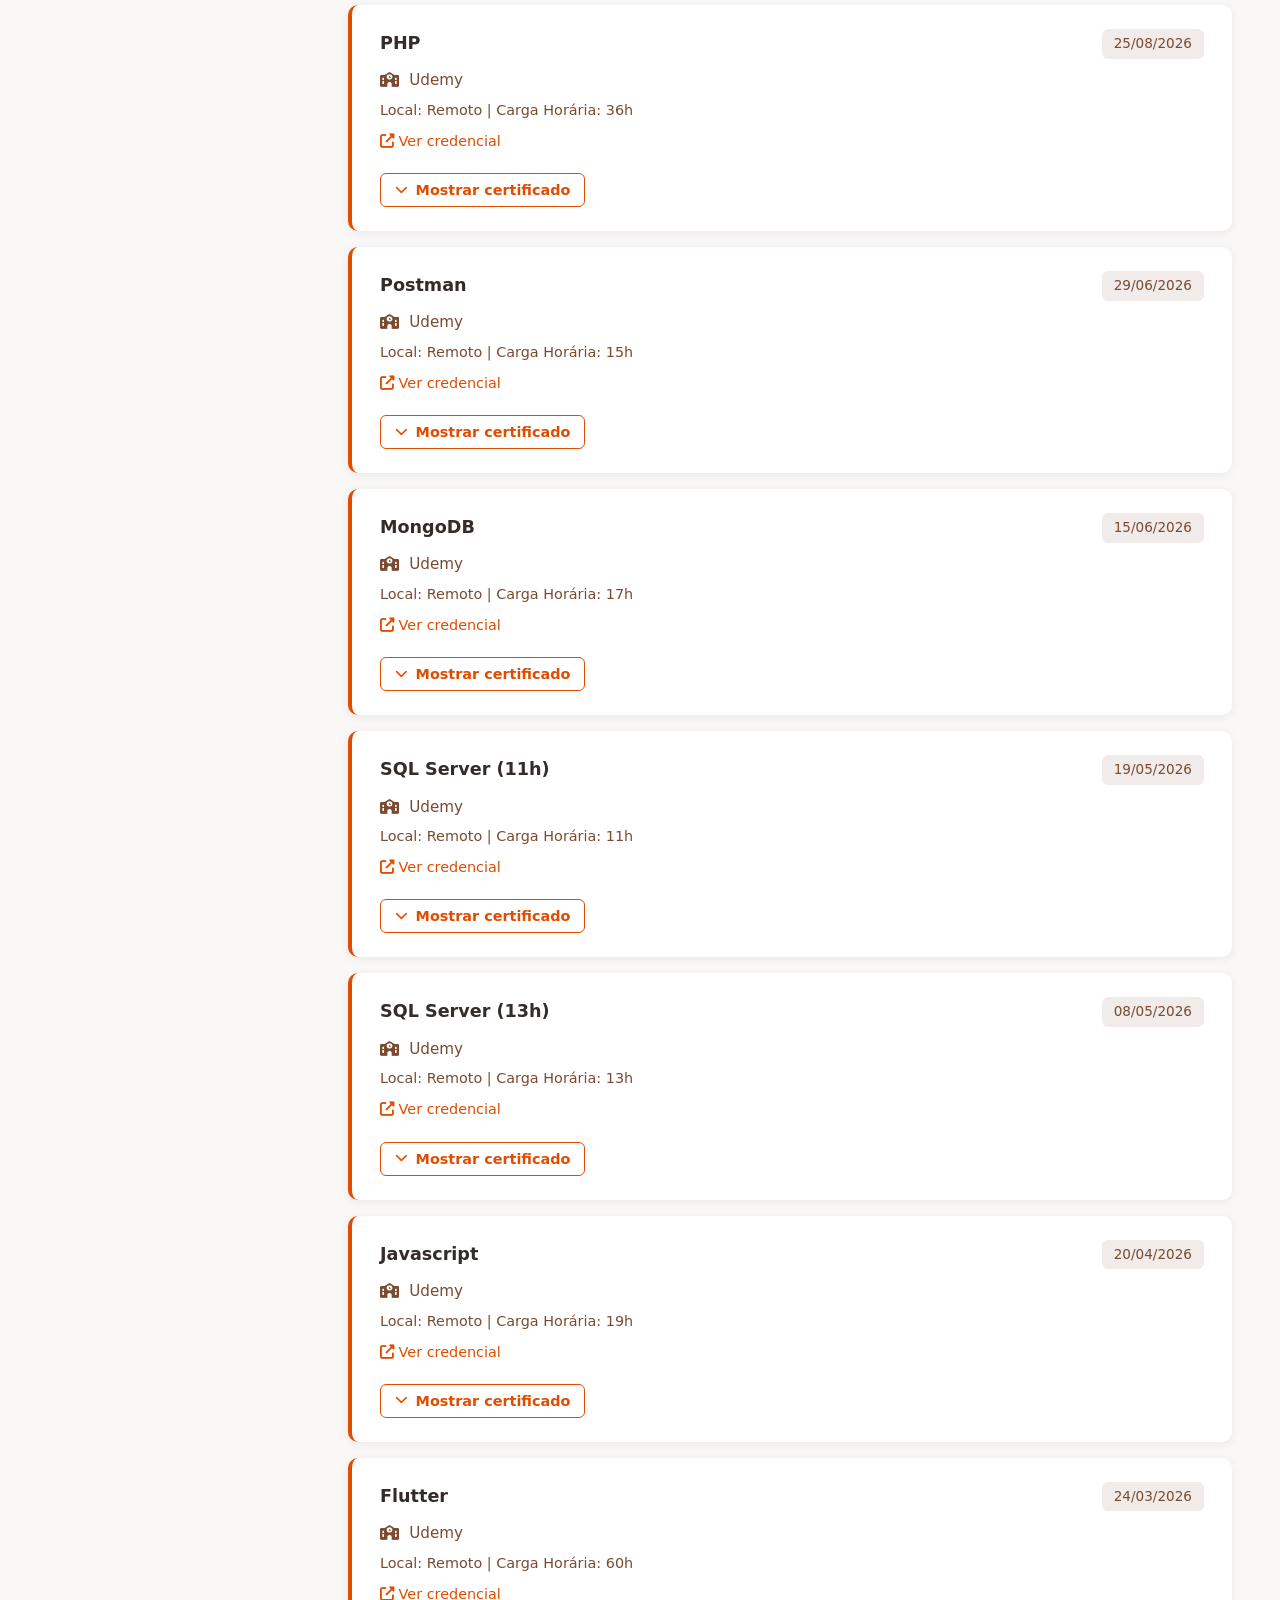
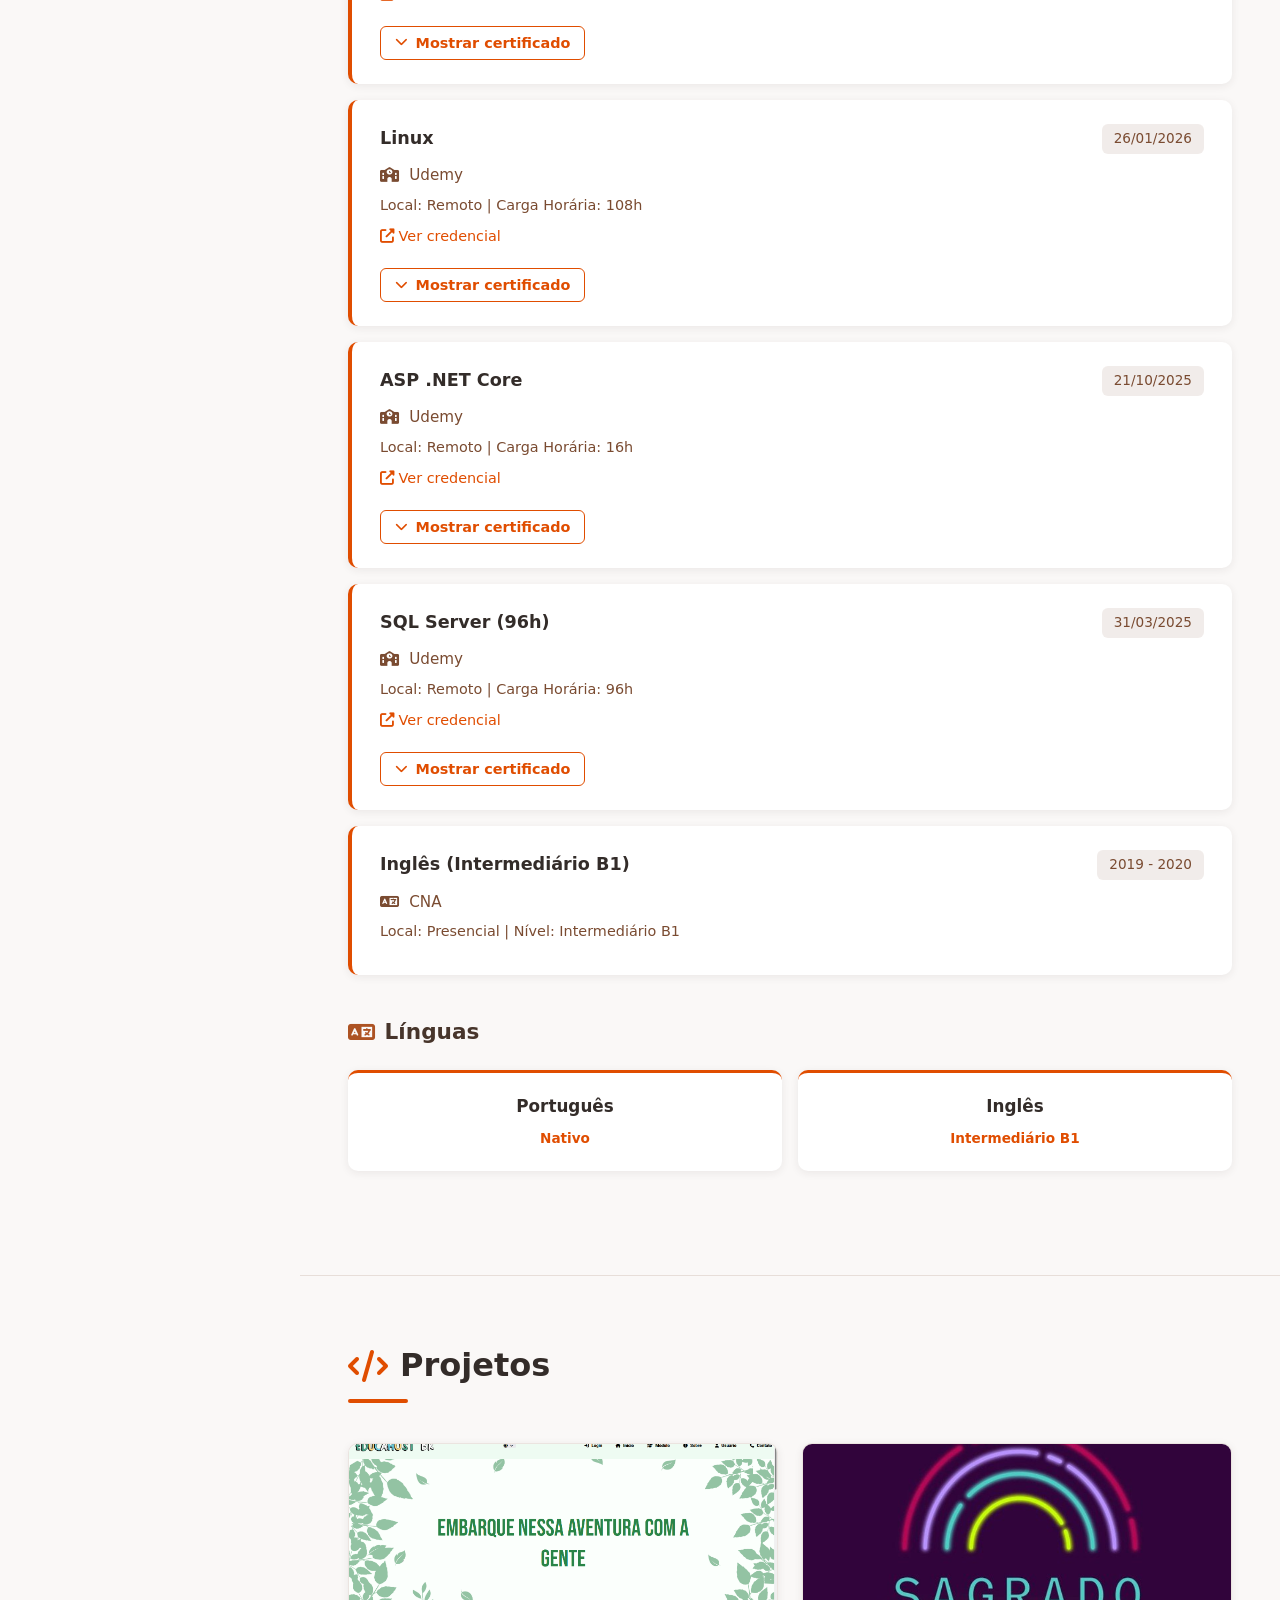
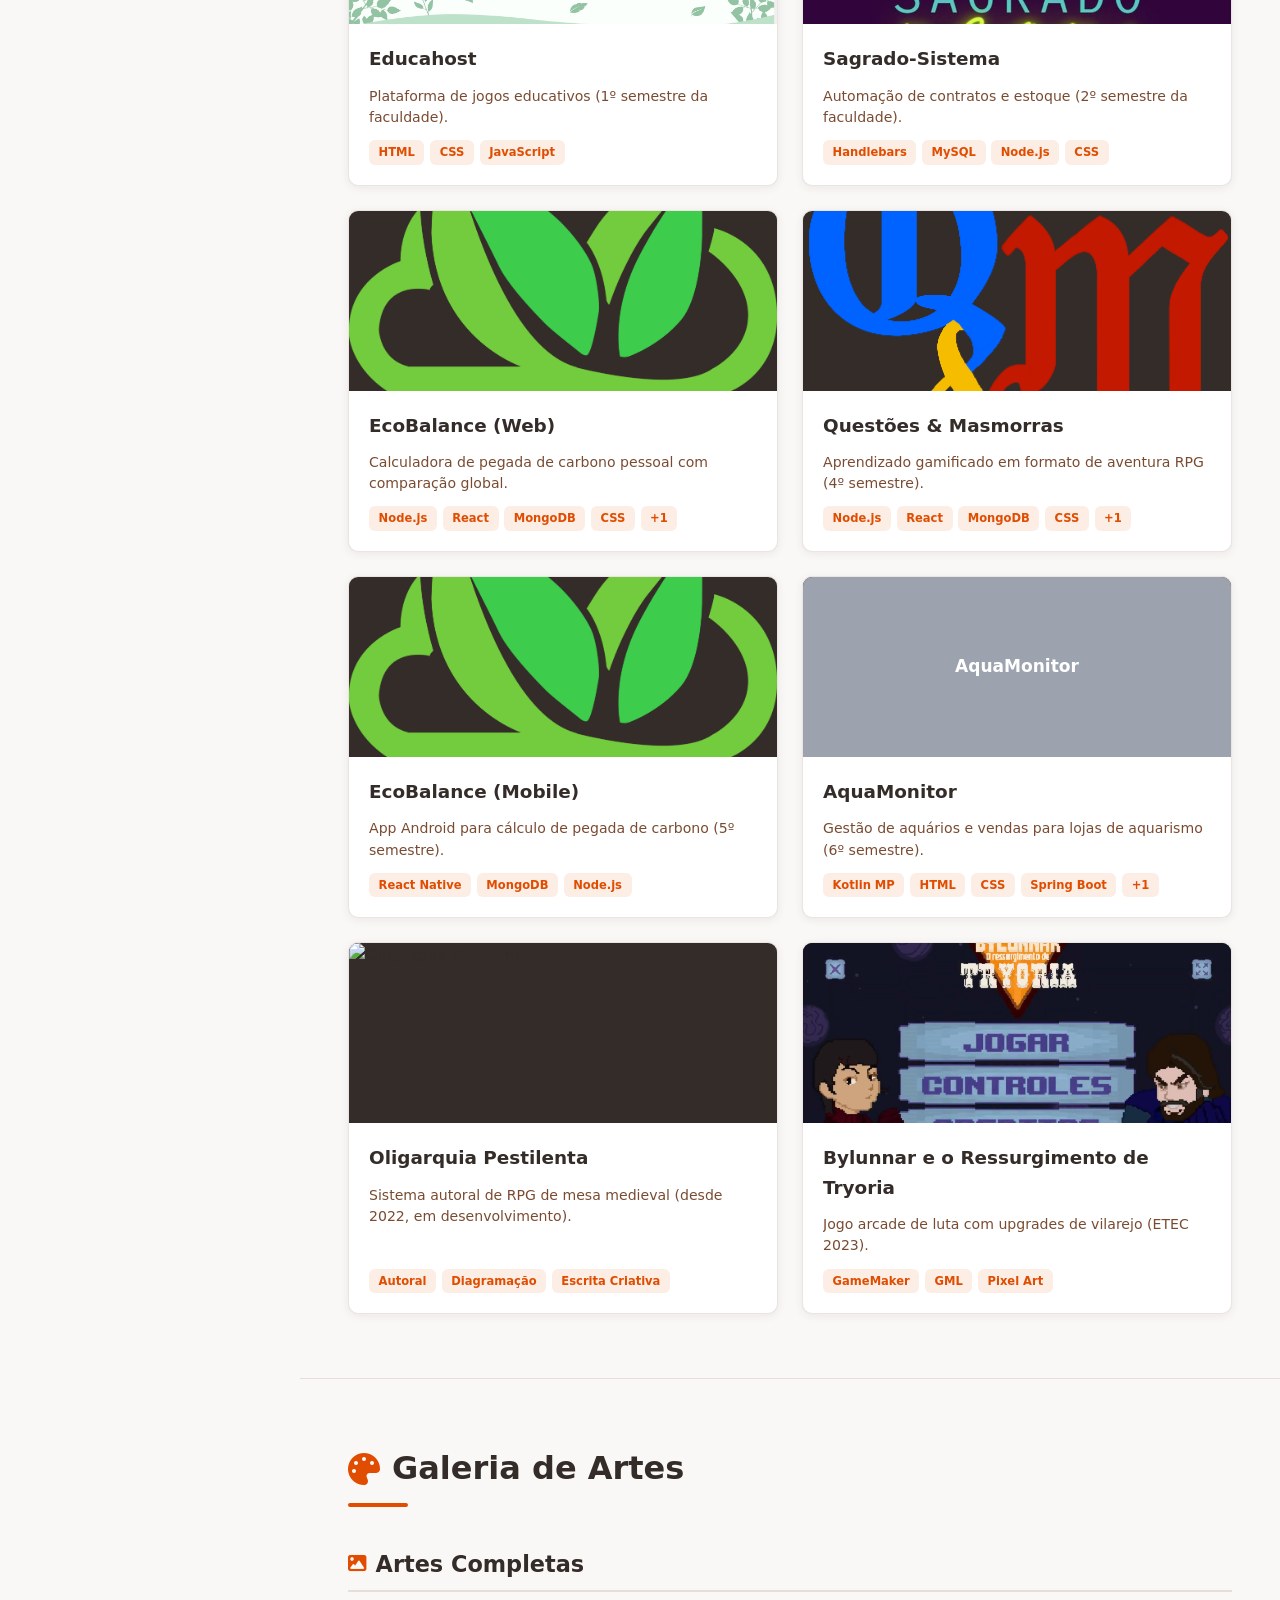
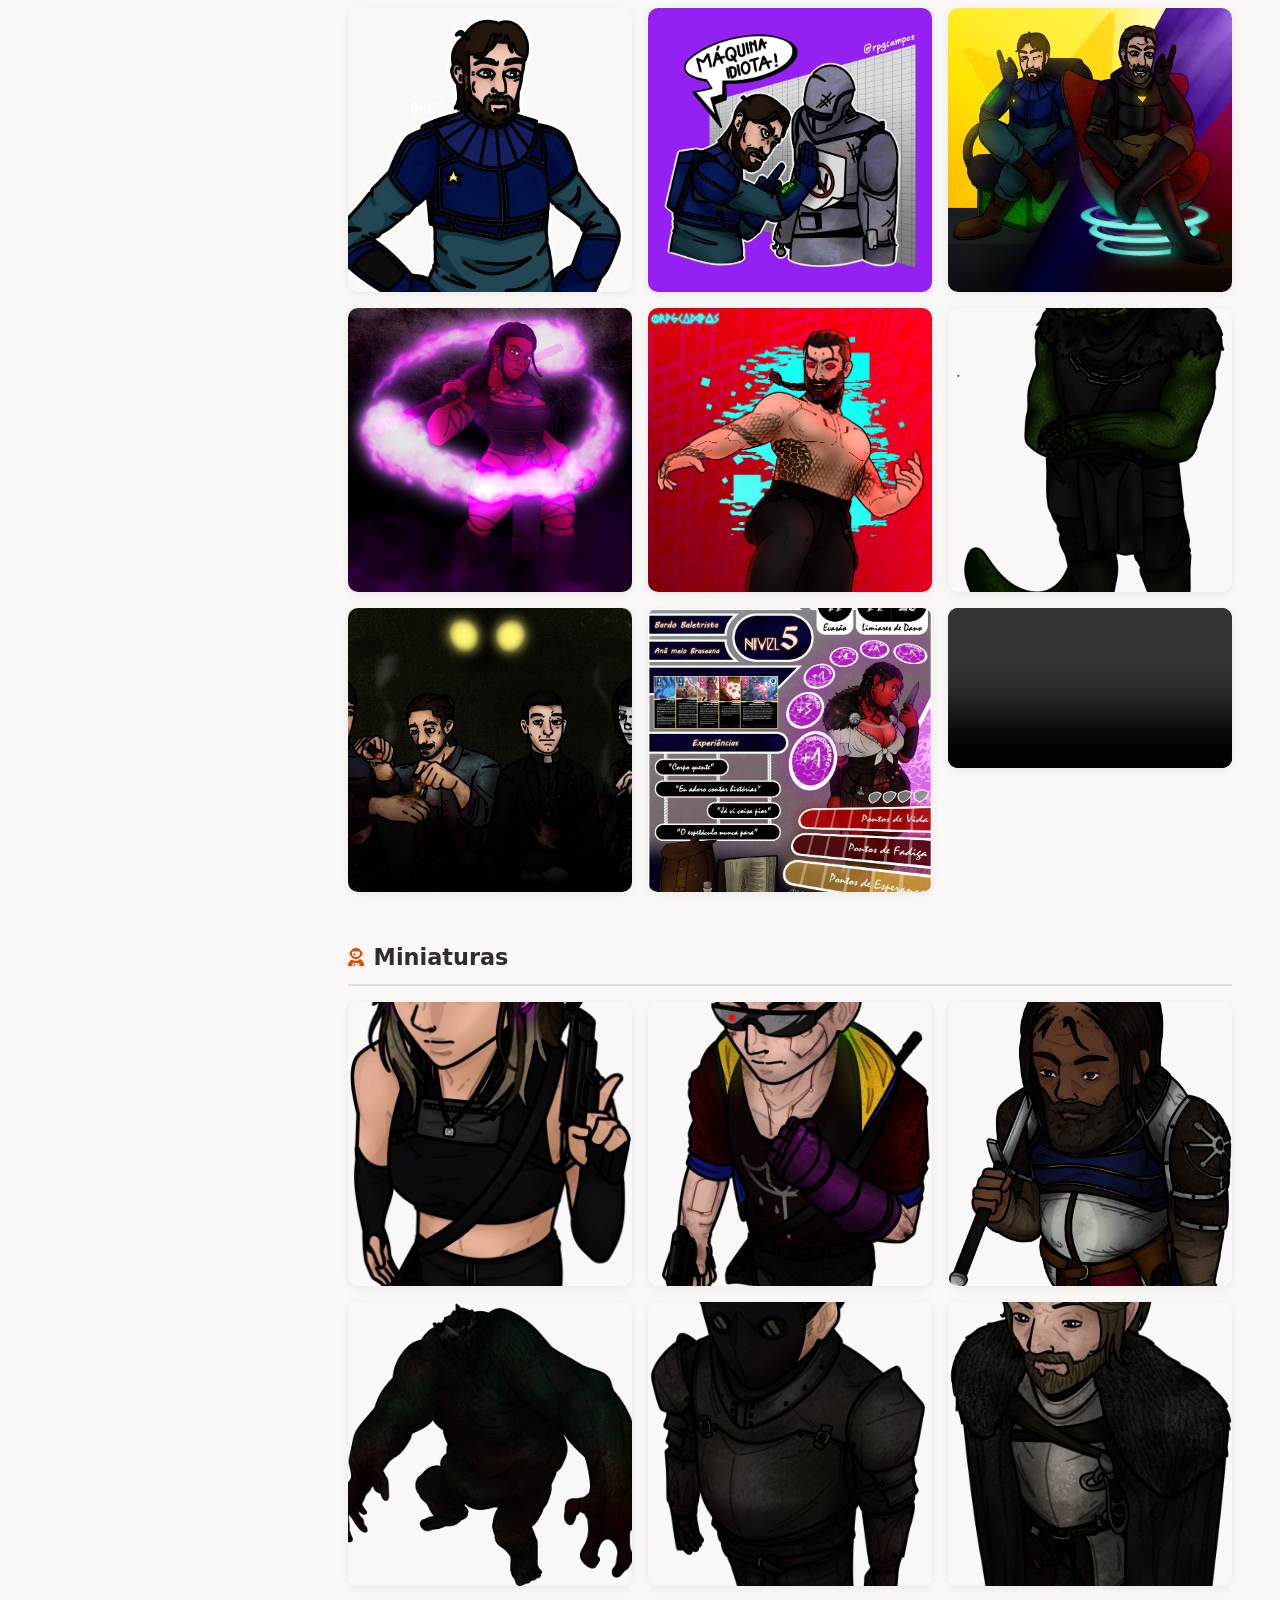
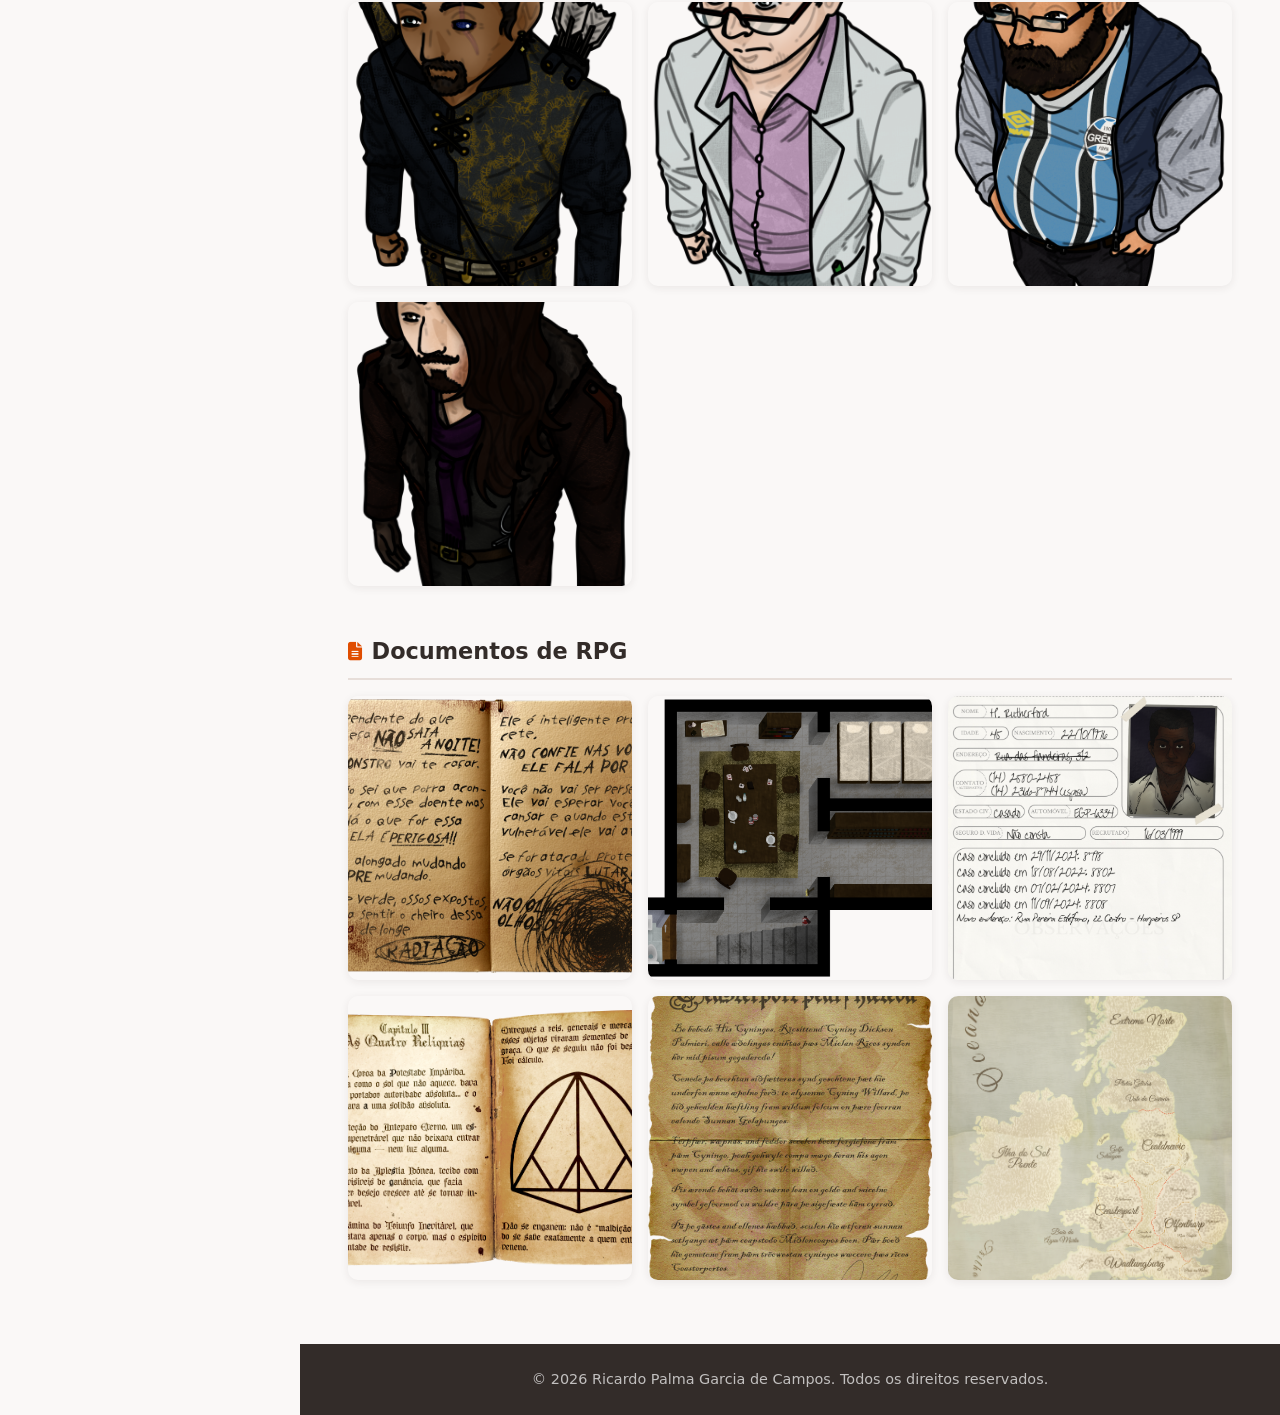
==== commit 211e9c65: "Alteração para telas" ====
--- a/index.html
+++ b/index.html
@@ -481,17 +481,6 @@
         </footer>
     </main>
 
-    <div class="modal" id="projetoModal">
-        <div class="modal-overlay" data-close-modal></div>
-        <div class="modal-content">
-            <button class="modal-close" data-close-modal>
-                <i class="fas fa-times"></i>
-            </button>
-            <div id="modalBody">
-            </div>
-        </div>
-    </div>
-
     <div class="modal galeria-modal" id="galeriaModal">
         <div class="modal-overlay" data-close-modal></div>
         <div class="galeria-modal-content">
@@ -502,16 +491,7 @@
         </div>
     </div>
 
-    <div class="modal galeria-modal" id="screenshotLightbox">
-        <div class="modal-overlay" data-screenshot-close></div>
-        <div class="galeria-modal-content">
-            <button class="modal-close" data-screenshot-close>
-                <i class="fas fa-times"></i>
-            </button>
-            <img id="screenshotLightboxImg" src="" alt="Screenshot ampliada do projeto">
-        </div>
-    </div>
-
+    <script src="js/projetos-data.js"></script>
     <script src="js/script.js"></script>
 </body>
 </html>
--- a/css/style.css
+++ b/css/style.css
@@ -905,6 +905,169 @@
 }
 /* #endregion */
 
+/* #region Página de Detalhes do Projeto */
+.voltar-link {
+    display: inline-flex;
+    align-items: center;
+    gap: 0.5rem;
+    color: var(--cor-primary);
+    font-weight: 600;
+    margin-bottom: 2rem;
+    transition: var(--transition);
+}
+
+.voltar-link:hover {
+    transform: translateX(-4px);
+    color: var(--cor-secondary);
+}
+
+.projeto-detalhe-header {
+    position: relative;
+    height: 320px;
+    overflow: hidden;
+    border-radius: var(--radius-lg);
+    box-shadow: var(--shadow-lg);
+}
+
+.projeto-detalhe-header img {
+    width: 100%;
+    height: 100%;
+    object-fit: cover;
+}
+
+.projeto-detalhe-header::after {
+    content: '';
+    position: absolute;
+    inset: 0;
+    background: linear-gradient(to top, var(--cor-dark) 0%, transparent 60%);
+}
+
+.projeto-detalhe-info {
+    padding: 0 0.5rem;
+    margin-top: -3rem;
+    position: relative;
+    z-index: 2;
+}
+
+.projeto-detalhe-info h2 {
+    font-size: 2rem;
+    font-weight: 700;
+    color: var(--cor-light);
+    margin-bottom: 1rem;
+    line-height: 1.2;
+    text-shadow: 0 2px 8px rgba(0, 0, 0, 0.4);
+}
+
+.projeto-section {
+    margin-bottom: 1.75rem;
+    background: var(--cor-card);
+    border-radius: var(--radius-md);
+    padding: 1.5rem;
+    box-shadow: var(--shadow-sm);
+}
+
+.projeto-section h3 {
+    font-size: 1.1rem;
+    font-weight: 600;
+    color: var(--cor-dark);
+    margin-bottom: 0.75rem;
+    display: flex;
+    align-items: center;
+    gap: 0.5rem;
+}
+
+.projeto-section h3 i {
+    color: var(--cor-primary);
+}
+
+.projeto-section p {
+    font-size: 0.95rem;
+    color: var(--cor-text);
+    line-height: 1.7;
+}
+
+.projeto-section ul {
+    padding-left: 1.25rem;
+}
+
+.projeto-section ul li {
+    position: relative;
+    padding: 0.3rem 0;
+    font-size: 0.9rem;
+    color: var(--cor-text);
+}
+
+.projeto-section ul li::before {
+    content: '';
+    position: absolute;
+    left: -1rem;
+    top: 0.75rem;
+    width: 6px;
+    height: 6px;
+    border-radius: var(--radius-full);
+    background: var(--cor-primary);
+}
+
+.projeto-screenshots {
+    display: grid;
+    grid-template-columns: repeat(auto-fill, minmax(220px, 1fr));
+    gap: 0.75rem;
+    margin-top: 0.75rem;
+}
+
+.projeto-screenshots img {
+    width: 100%;
+    height: 140px;
+    object-fit: cover;
+    border-radius: var(--radius-sm);
+    border: 2px solid var(--cor-border);
+    transition: var(--transition);
+    cursor: zoom-in;
+}
+
+.projeto-screenshots img:hover {
+    border-color: var(--cor-primary);
+    transform: scale(1.02);
+    box-shadow: 0 6px 16px rgba(224, 77, 0, 0.2);
+}
+
+.projeto-videos {
+    display: flex;
+    flex-direction: column;
+    gap: 1rem;
+    margin-top: 0.75rem;
+}
+
+.projeto-videos video {
+    width: 100%;
+    aspect-ratio: 16 / 9;
+    border-radius: var(--radius-sm);
+    border: 2px solid var(--cor-border);
+    background: #000;
+}
+
+.projeto-nao-encontrado {
+    text-align: center;
+    padding: 4rem 2rem;
+    background: var(--cor-card);
+    border-radius: var(--radius-md);
+    box-shadow: var(--shadow-sm);
+}
+
+.projeto-nao-encontrado h2 {
+    color: var(--cor-dark);
+    margin-bottom: 0.75rem;
+    display: flex;
+    align-items: center;
+    justify-content: center;
+    gap: 0.5rem;
+}
+
+.projeto-nao-encontrado p {
+    color: var(--cor-text-light);
+}
+/* #endregion */
+
 /* #region Footer */
 .footer {
     background: var(--cor-dark);
